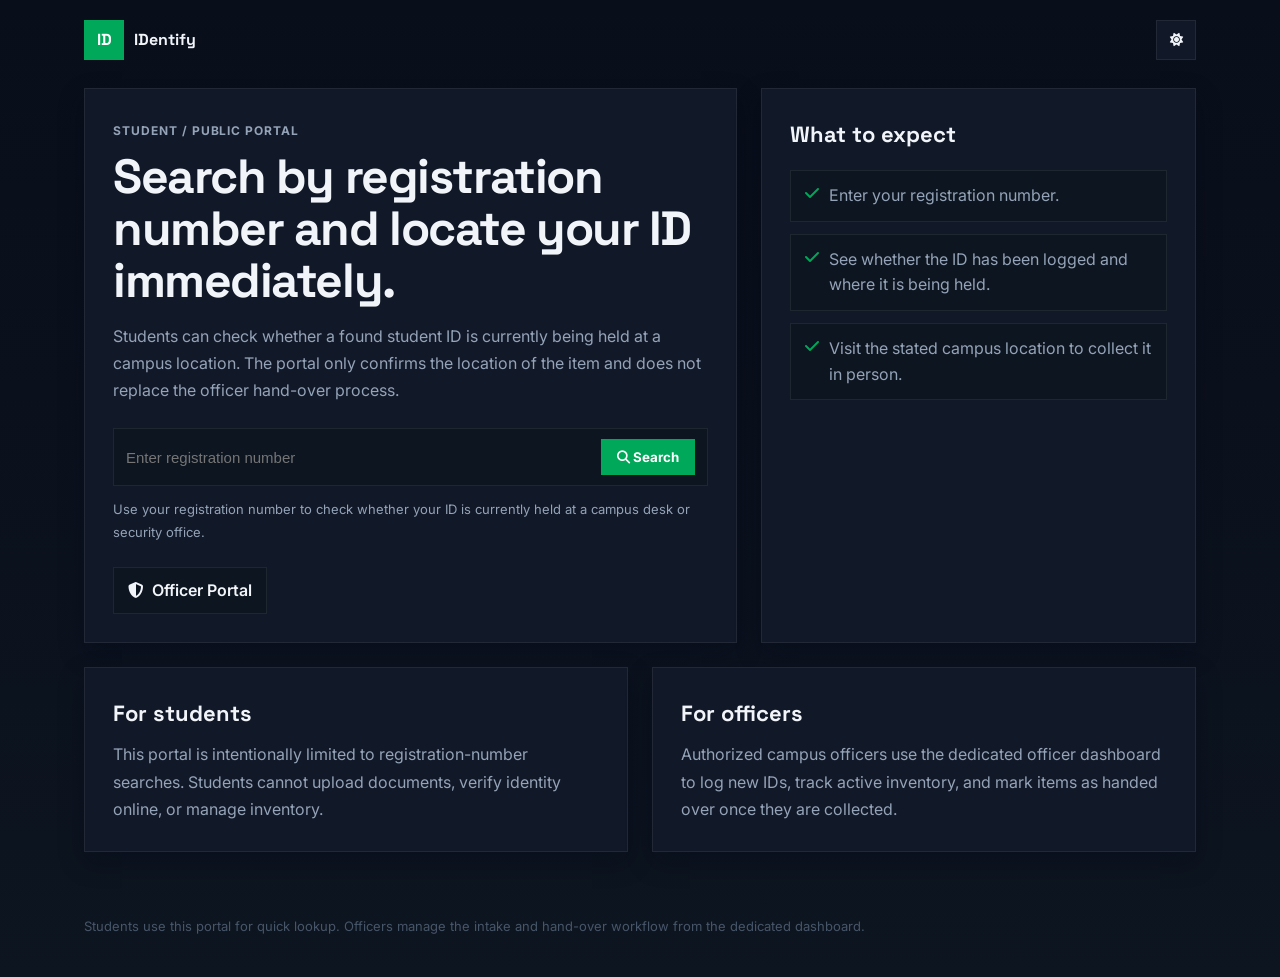
==== frontend/pages/index.html @ 416fe4b6 "refactor: simplify student portal and add officer dashboard" ====
<!DOCTYPE html>
<html lang="en" data-theme="dark">
<head>
  <meta charset="UTF-8" />
  <meta name="viewport" content="width=device-width, initial-scale=1.0" />
  <title>IDentify - Student Search Portal</title>
  <meta name="description" content="Students search for lost IDs by registration number and collect them from the correct campus location." />
  <link rel="preconnect" href="https://fonts.googleapis.com" />
  <link rel="preconnect" href="https://fonts.gstatic.com" crossorigin />
  <link href="https://fonts.googleapis.com/css2?family=Space+Grotesk:wght@400;500;700&family=Inter:wght@400;500;600&display=swap" rel="stylesheet" />
  <link rel="stylesheet" href="https://cdnjs.cloudflare.com/ajax/libs/font-awesome/6.5.0/css/all.min.css" />
  <link rel="stylesheet" href="../css/main.css" />
  <link rel="stylesheet" href="../css/components.css" />
  <link rel="stylesheet" href="../css/pages.css" />
</head>
<body class="public-page">
  <nav class="public-nav">
    <a class="brand-block" href="#">
      <span class="brand-mark">ID</span>
      <span>IDentify</span>
    </a>
    <div class="nav-actions">
      <button class="theme-toggle" id="themeToggle" aria-label="Toggle theme">
        <i class="fa-solid fa-moon"></i>
      </button>
    </div>
  </nav>

  <main class="public-shell">
    <section class="public-hero">
      <div class="public-card">
        <p class="eyebrow">Student / Public Portal</p>
        <h1>Search by registration number and locate your ID immediately.</h1>
        <p>Students can check whether a found student ID is currently being held at a campus location. The portal only confirms the location of the item and does not replace the officer hand-over process.</p>

        <div class="search-widget">
          <input id="mainSearchInput" type="text" placeholder="Enter registration number" autocomplete="off" />
          <button type="button" id="searchButton"><i class="fa-solid fa-magnifying-glass"></i> Search</button>
        </div>
        <p class="public-helper">Use your registration number to check whether your ID is currently held at a campus desk or security office.</p>

        <div class="public-link-row">
          <a href="officer.html"><i class="fa-solid fa-shield-halved"></i> Officer Portal</a>
        </div>
      </div>

      <div class="public-panel">
        <h2>What to expect</h2>
        <ul class="public-list">
          <li><i class="fa-solid fa-check"></i><span>Enter your registration number.</span></li>
          <li><i class="fa-solid fa-check"></i><span>See whether the ID has been logged and where it is being held.</span></li>
          <li><i class="fa-solid fa-check"></i><span>Visit the stated campus location to collect it in person.</span></li>
        </ul>
      </div>
    </section>

    <section class="public-grid">
      <article class="public-panel">
        <h2>For students</h2>
        <p>This portal is intentionally limited to registration-number searches. Students cannot upload documents, verify identity online, or manage inventory.</p>
      </article>
      <article class="public-panel">
        <h2>For officers</h2>
        <p>Authorized campus officers use the dedicated officer dashboard to log new IDs, track active inventory, and mark items as handed over once they are collected.</p>
      </article>
    </section>
  </main>

  <footer class="public-footer">
    <p>Students use this portal for quick lookup. Officers manage the intake and hand-over workflow from the dedicated dashboard.</p>
  </footer>

  <div class="modal-overlay" id="searchModal">
    <div class="modal-card">
      <h3>Search result</h3>
      <div id="modalBody"></div>
    </div>
  </div>

  <div class="toast" id="toast">
    <span id="toastIcon"></span>
    <span id="toastMsg"></span>
  </div>

  <script src="../js/api.js"></script>
  <script>
    const html = document.documentElement;
    const savedTheme = localStorage.getItem('identify-theme') || 'dark';
    html.setAttribute('data-theme', savedTheme);
    const themeButton = document.getElementById('themeToggle');
    themeButton.innerHTML = savedTheme === 'dark' ? '<i class="fa-solid fa-sun"></i>' : '<i class="fa-solid fa-moon"></i>';
    themeButton.addEventListener('click', () => {
      const nextTheme = html.getAttribute('data-theme') === 'dark' ? 'light' : 'dark';
      html.setAttribute('data-theme', nextTheme);
      localStorage.setItem('identify-theme', nextTheme);
      themeButton.innerHTML = nextTheme === 'dark' ? '<i class="fa-solid fa-sun"></i>' : '<i class="fa-solid fa-moon"></i>';
    });

    const records = [
      { regNumber: 'SCT221-0047/2023', name: 'John Doe Karuri', location: 'Main Gate Security Office' },
      { regNumber: 'ENG2023-014', name: 'Grace Akinyi', location: 'Admin Block Front Desk' },
      { regNumber: 'EDU2109-009', name: 'Martin Otieno', location: 'Library Desk' }
    ];

    function handleSearch() {
      const regNumber = document.getElementById('mainSearchInput').value.trim();
      if (!regNumber) {
        showToast('<i class="fa-solid fa-triangle-exclamation"></i>', 'Enter a registration number to continue.');
        return;
      }
      openModal(regNumber);
    }

    function openModal(regNumber) {
      const match = records.find(item => item.regNumber.toLowerCase() === regNumber.toLowerCase());
      const body = document.getElementById('modalBody');
      const overlay = document.getElementById('searchModal');

      body.innerHTML = '<p style="color: var(--text-secondary)">Checking the active inventory for this registration number…</p>';
      overlay.classList.add('active');

      setTimeout(() => {
        if (match) {
          body.innerHTML = `
            <div class="result-pill"><i class="fa-solid fa-circle-check"></i> Found in active inventory</div>
            <p style="margin-top: 14px;"><strong>${match.name}</strong></p>
            <p>Your student ID was found and is currently being held at <strong>${match.location}</strong>.</p>
            <p style="margin-top: 10px; color: var(--text-secondary);">Please visit the location above with your registration number for collection.</p>
          `;
        } else {
          body.innerHTML = `
            <div class="result-pill"><i class="fa-solid fa-circle-info"></i> No match found</div>
            <p style="margin-top: 14px;">No matching student ID is currently listed for <strong>${regNumber}</strong>.</p>
            <p>If you believe your ID was handed in, please visit the <strong>Main Gate Security Office</strong> for assistance.</p>
          `;
        }
      }, 650);
    }

    function closeModal() {
      document.getElementById('searchModal').classList.remove('active');
    }

    document.getElementById('searchButton').addEventListener('click', handleSearch);
    document.getElementById('mainSearchInput').addEventListener('keydown', (event) => {
      if (event.key === 'Enter') handleSearch();
    });
    document.getElementById('searchModal').addEventListener('click', (event) => {
      if (event.target.id === 'searchModal') closeModal();
    });

    function showToast(icon, msg) {
      const toast = document.getElementById('toast');
      document.getElementById('toastIcon').innerHTML = icon;
      document.getElementById('toastMsg').textContent = msg;
      toast.classList.add('show');
      setTimeout(() => toast.classList.remove('show'), 2800);
    }
  </script>
</body>
</html>
---- frontend/css/main.css ----
@import url('https://fonts.googleapis.com/css2?family=Space+Grotesk:wght@300;400;500;600;700&family=Inter:wght@300;400;500;600&display=swap');

/* ── TOKENS ── */
:root {
  --green-950: #052e16;
  --green-900: #14532d;
  --green-800: #166534;
  --green-700: #15803d;
  --green-600: #16a34a;
  --green-500: #22c55e;
  --green-400: #00a859;
  --green-300: #10b981;
  --green-100: #dcfce7;
  --gold: #f59e0b;

  /* Light theme */
  --bg-primary: #f8fafc;
  --bg-secondary: #f1f5f9;
  --bg-card: #ffffff;
  --bg-card-hover: #f8fafc;
  --text-primary: #0f172a;
  --text-secondary: #475569;
  --text-muted: #94a3b8;
  --border: rgba(0,0,0,0.07);
  --border-strong: rgba(0,0,0,0.12);
  --shadow-sm: 0 1px 3px rgba(0,0,0,0.06);
  --shadow-md: 0 4px 12px rgba(0,0,0,0.07);
  --shadow-card: 0 10px 24px rgba(15,23,42,0.08);
  --accent-glow: rgba(0,168,89,0.12);
  --radius-sm: var(--r-sm);
  --radius-md: var(--r-md);
  --radius-lg: var(--r-lg);
  --radius-xl: var(--r-xl);
  --radius-full: var(--r-full);

  --font-display: 'Space Grotesk', sans-serif;
  --font-body: 'Inter', sans-serif;
  --font-mono: 'SF Mono', 'Fira Code', monospace;
  --transition: 0.2s ease;
}

[data-theme="dark"] {
  --bg-primary: #080e1a;
  --bg-secondary: #0d1520;
  --bg-card: #111827;
  --bg-card-hover: #162032;
  --text-primary: #f1f5f9;
  --text-secondary: #94a3b8;
  --text-muted: #475569;
  --border: rgba(255,255,255,0.07);
  --border-strong: rgba(255,255,255,0.11);
  --shadow-sm: 0 1px 3px rgba(0,0,0,0.4);
  --shadow-md: 0 4px 12px rgba(0,0,0,0.5);
  --shadow-card: 0 10px 24px rgba(2,6,23,0.3);
  --accent-glow: rgba(0,168,89,0.14);
}

/* ── RESET ── */
*, *::before, *::after { box-sizing: border-box; margin: 0; padding: 0; }
html { scroll-behavior: smooth; }
body {
  font-family: var(--font-body);
  background: var(--bg-primary);
  color: var(--text-primary);
  line-height: 1.6;
  transition: background 0.3s, color 0.3s;
  overflow-x: hidden;
}
a { text-decoration: none; color: inherit; }
button { cursor: pointer; border: none; background: none; font-family: inherit; }
img { max-width: 100%; display: block; }

/* ── SCROLLBAR ── */
::-webkit-scrollbar { width: 5px; }
::-webkit-scrollbar-track { background: var(--bg-secondary); }
::-webkit-scrollbar-thumb { background: var(--green-800); border-radius: 3px; }

/* ── LAYOUT ── */
.container { max-width: 1140px; margin: 0 auto; padding: 0 24px; }
.section { padding: 88px 0; }

/* ── GREEN ELEMENTS - solid only, no glow ── */
/* All green borders, backgrounds, colors use solid values */
/* No box-shadow with rgba green anywhere */
---- frontend/css/components.css ----
/* ── LOADING SKELETON ── */
.skeleton {
  background: linear-gradient(90deg, var(--bg-secondary) 25%, var(--bg-card-hover) 50%, var(--bg-secondary) 75%);
  background-size: 200% 100%;
  animation: shimmer 1.5s infinite;
  border-radius: var(--radius-sm);
}
@keyframes shimmer { 0% { background-position: 200% 0; } 100% { background-position: -200% 0; } }

/* ── PILL TAGS ── */
.pill {
  display: inline-flex;
  align-items: center;
  gap: 6px;
  padding: 4px 12px;
  border-radius: var(--radius-full);
  font-size: 12px;
  font-weight: 600;
  text-transform: uppercase;
  letter-spacing: 0.06em;
}
.pill-green { background: rgba(0,168,89,0.12); color: var(--green-400); border: 1px solid rgba(0,168,89,0.2); }
.pill-gold { background: rgba(245,158,11,0.12); color: var(--gold); border: 1px solid rgba(245,158,11,0.2); }
.pill-gray { background: var(--bg-secondary); color: var(--text-muted); border: 1px solid var(--border); }

/* ── INPUT STYLES ── */
.input-group { margin-bottom: 20px; }
.input-label {
  display: block;
  font-size: 13px;
  font-weight: 600;
  color: var(--text-secondary);
  margin-bottom: 8px;
  text-transform: uppercase;
  letter-spacing: 0.06em;
}
.input-field {
  width: 100%;
  padding: 12px 16px;
  background: var(--bg-secondary);
  border: 1px solid var(--border-strong);
  border-radius: var(--radius-md);
  font-family: var(--font-body);
  font-size: 15px;
  color: var(--text-primary);
  outline: none;
  transition: all var(--transition);
}
.input-field:focus { border-color: var(--green-400); outline: 2px solid rgba(0,168,89,0.2); outline-offset: 2px; }
.input-field::placeholder { color: var(--text-muted); }

.select-field {
  width: 100%;
  padding: 12px 16px;
  background: var(--bg-secondary);
  border: 1px solid var(--border-strong);
  border-radius: var(--radius-md);
  font-family: var(--font-body);
  font-size: 15px;
  color: var(--text-primary);
  outline: none;
  transition: all var(--transition);
  appearance: none;
  cursor: pointer;
}
.select-field:focus { border-color: var(--green-400); outline: 2px solid rgba(0,168,89,0.2); outline-offset: 2px; }

/* ── CARD BASE ── */
.card-base {
  background: var(--bg-card);
  border: 1px solid var(--border);
  border-radius: var(--radius-lg);
  padding: 28px;
  transition: border-color var(--transition);
}
.card-base:hover { border-color: var(--border-strong); }

/* ── PROCESS STEP CARD ── */
.step-card,
.process-step-card {
  width: 100%;
  border: 1px solid var(--border);
  border-radius: var(--radius-lg);
  padding: 16px 18px;
  background: var(--bg-card);
  display: flex;
  align-items: center;
  gap: 12px;
  text-align: left;
  color: var(--text-secondary);
  transition: all var(--transition);
  box-shadow: var(--shadow-sm);
  cursor: pointer;
}
.step-card:hover,
.process-step-card:hover {
  transform: translateY(-2px);
  border-color: var(--border-strong);
  background: var(--bg-secondary);
  color: var(--text-primary);
}
.step-card.active,
.process-step-card.active {
  border-color: var(--green-400);
  background: var(--bg-secondary);
  box-shadow: var(--shadow-md);
  color: var(--text-primary);
}
.process-step-number {
  display: inline-flex;
  align-items: center;
  justify-content: center;
  min-width: 38px;
  height: 38px;
  border-radius: var(--radius-sm);
  background: var(--accent-glow);
  color: var(--green-400);
  font-size: 11px;
  font-weight: 700;
  letter-spacing: 0.08em;
  flex-shrink: 0;
}
.process-step-meta {
  display: flex;
  flex-direction: column;
  gap: 3px;
  min-width: 0;
}
.process-step-meta strong {
  font-size: 14px;
  font-weight: 600;
  color: inherit;
}
.process-step-meta span {
  font-size: 12px;
  color: var(--text-muted);
  white-space: nowrap;
  overflow: hidden;
  text-overflow: ellipsis;
}

/* ── ALERT ── */
.alert {
  padding: 14px 18px;
  border-radius: var(--radius-md);
  font-size: 14px;
  display: flex;
  align-items: flex-start;
  gap: 10px;
  margin-bottom: 16px;
}
.alert-info { background: rgba(0,168,89,0.12); border: 1px solid rgba(0,168,89,0.2); color: var(--green-400); }
.alert-warn { background: rgba(245,158,11,0.12); border: 1px solid rgba(245,158,11,0.2); color: var(--gold); }

/* ── DIVIDER ── */
.divider {
  height: 1px;
  background: var(--border);
  margin: 24px 0;
}
.divider-text {
  display: flex;
  align-items: center;
  gap: 12px;
  color: var(--text-muted);
  font-size: 12px;
  font-weight: 500;
  text-transform: uppercase;
  letter-spacing: 0.06em;
  margin: 24px 0;
}
.divider-text::before, .divider-text::after {
  content: '';
  flex: 1;
  height: 1px;
  background: var(--border);
}

/* ── PROGRESS ── */
.progress-bar {
  height: 4px;
  background: var(--bg-secondary);
  border-radius: 2px;
  overflow: hidden;
}
.progress-fill {
  height: 100%;
  background: linear-gradient(90deg, var(--green-800), var(--green-400));
  border-radius: 2px;
  transition: width 0.6s cubic-bezier(0.4, 0, 0.2, 1);
}

/* ── NAV MOBILE MENU ── */
.mobile-menu {
  position: fixed;
  inset: 0;
  background: var(--bg-primary);
  z-index: 90;
  display: flex;
  flex-direction: column;
  align-items: center;
  justify-content: center;
  gap: 32px;
  transform: translateX(100%);
  transition: transform var(--transition-slow);
}
.mobile-menu.open { transform: translateX(0); }
.mobile-menu a {
  font-family: var(--font-display);
  font-size: 28px;
  font-weight: 600;
  color: var(--text-primary);
  transition: color var(--transition);
}
.mobile-menu a:hover { color: var(--green-400); }
.hamburger {
  display: none;
  flex-direction: column;
  gap: 5px;
  width: 28px;
  cursor: pointer;
}
.hamburger span {
  display: block;
  height: 2px;
  background: var(--text-primary);
  border-radius: 1px;
  transition: all var(--transition);
}
@media (max-width: 768px) { .hamburger { display: flex; } }
---- frontend/css/pages.css ----
/**
 * pages.css - page-specific styles that don't belong in main.css or components.css
 * Import this on pages that need it alongside main.css and components.css
 */

/* ── OFFICER PORTAL OVERRIDES ── */
.portal-sidebar {
  width: 240px;
  background: var(--bg-secondary);
  border-right: 1px solid var(--border);
  min-height: 100vh;
  padding: 24px 0;
  position: fixed;
  top: 0; left: 0;
  z-index: 50;
}
.portal-sidebar .nav-logo {
  padding: 0 20px 24px;
  margin-bottom: 8px;
  border-bottom: 1px solid var(--border);
}
.portal-nav-item {
  display: flex;
  align-items: center;
  gap: 10px;
  padding: 10px 20px;
  font-size: 14px;
  font-weight: 500;
  color: var(--text-secondary);
  cursor: pointer;
  transition: all var(--transition);
  border-left: 3px solid transparent;
}
.portal-nav-item:hover { color: var(--text-primary); background: var(--bg-card); }
.portal-nav-item.active { color: var(--green-400); border-left-color: var(--green-400); background: var(--accent-glow); }
.portal-nav-icon { font-size: 18px; }
.portal-content { margin-left: 240px; padding: 32px; min-height: 100vh; }

/* ── TABLE ── */
.data-table {
  width: 100%;
  border-collapse: collapse;
  font-size: 14px;
}
.data-table th {
  text-align: left;
  padding: 10px 16px;
  font-size: 11px;
  font-weight: 700;
  text-transform: uppercase;
  letter-spacing: 0.08em;
  color: var(--text-muted);
  border-bottom: 1px solid var(--border);
  background: var(--bg-secondary);
}
.data-table td {
  padding: 14px 16px;
  border-bottom: 1px solid var(--border);
  color: var(--text-secondary);
  vertical-align: middle;
}
.data-table tr:hover td { background: var(--bg-secondary); }
.data-table tr:last-child td { border-bottom: none; }

/* ── DASHBOARD STAT CARDS ── */
.dash-stat {
  background: var(--bg-card);
  border: 1px solid var(--border);
  border-radius: var(--radius-lg);
  padding: 24px;
  position: relative;
  overflow: hidden;
}
.dash-stat::before {
  content: '';
  position: absolute;
  bottom: 0; right: 0;
  width: 80px; height: 80px;
  border-radius: 50% 0 0 0;
  background: var(--accent-glow);
}
.dash-stat-label {
  font-size: 12px;
  font-weight: 600;
  text-transform: uppercase;
  letter-spacing: 0.08em;
  color: var(--text-muted);
  margin-bottom: 10px;
}
.dash-stat-value {
  font-family: var(--font-display);
  font-size: 36px;
  font-weight: 700;
  color: var(--text-primary);
  letter-spacing: -0.02em;
  line-height: 1;
  margin-bottom: 4px;
}
.dash-stat-delta {
  font-size: 13px;
  color: var(--green-400);
  font-weight: 600;
}

/* ── LANDING PAGE PROCESS SECTION ── */
.process-section,
.how-it-works {
  background: linear-gradient(180deg, rgba(16,185,129,0.14) 0%, rgba(248,250,252,0.9) 38%, var(--bg-secondary) 100%);
  padding: 5rem 0;
}
.process-header {
  margin-bottom: 32px;
  max-width: 700px;
}
.process-shell {
  display: grid;
  grid-template-columns: minmax(260px, 320px) 1fr;
  gap: 24px;
  align-items: start;
}
.process-rail {
  display: grid;
  gap: 14px;
}
.process-detail-card {
  padding: 28px;
  border: 1px solid var(--border);
  border-radius: var(--r-xl);
  background: var(--bg-card);
  color: var(--text-primary);
  box-shadow: var(--shadow-card);
  backdrop-filter: blur(16px);
  -webkit-backdrop-filter: blur(16px);
}
.process-detail-top {
  display: flex;
  align-items: center;
  justify-content: space-between;
  gap: 12px;
  margin-bottom: 16px;
  flex-wrap: wrap;
}
.process-detail-badge {
  display: inline-flex;
  align-items: center;
  gap: 6px;
  padding: 6px 10px;
  border-radius: 999px;
  background: var(--accent-glow);
  border: 1px solid var(--border);
  color: var(--green-400);
  font-size: 11px;
  font-weight: 700;
  text-transform: uppercase;
  letter-spacing: 0.08em;
}
.process-detail-tag {
  font-size: 12px;
  font-weight: 600;
  color: var(--text-secondary);
  padding: 5px 10px;
  border-radius: 999px;
  background: var(--bg-secondary);
  border: 1px solid var(--border);
}
.process-detail-title {
  font-family: var(--font-display);
  font-size: clamp(22px, 2.6vw, 28px);
  font-weight: 700;
  letter-spacing: -0.025em;
  color: var(--text-primary);
  margin-bottom: 12px;
  line-height: 1.2;
}
.process-detail-copy {
  font-size: 15px;
  line-height: 1.7;
  color: var(--text-secondary);
  margin-bottom: 18px;
  max-width: 620px;
}
.process-detail-metrics {
  display: grid;
  grid-template-columns: repeat(3, minmax(0, 1fr));
  gap: 10px;
  margin-bottom: 22px;
}
.process-metric {
  padding: 12px 14px;
  border-radius: var(--radius-md);
  background: var(--bg-secondary);
  border: 1px solid var(--border);
  display: flex;
  flex-direction: column;
  gap: 4px;
}
.process-metric span {
  font-size: 10px;
  text-transform: uppercase;
  letter-spacing: 0.08em;
  color: var(--text-muted);
  font-weight: 600;
}
.process-metric strong {
  font-size: 14px;
  color: var(--text-primary);
  font-weight: 600;
}
.process-visual-panel,
.step-preview {
  border-radius: var(--radius-lg);
  padding: 18px;
  background: var(--bg-secondary);
  border: 1px solid var(--border);
  min-height: 200px;
  display: flex;
  align-items: center;
  justify-content: center;
}
.process-visual-upload {
  width: 100%;
  display: grid;
  gap: 12px;
}
.process-visual-upload .upload-card-surface {
  border: 1.5px dashed var(--border-strong);
  border-radius: var(--radius-md);
  padding: 18px;
  background: var(--bg-card);
  text-align: center;
}
.process-visual-upload .upload-card-surface i {
  font-size: 28px;
  color: var(--green-400);
  margin-bottom: 8px;
  display: block;
}
.process-visual-upload .upload-card-surface span {
  font-size: 12px;
  color: var(--text-muted);
  display: block;
  margin-bottom: 10px;
}
.process-visual-upload .upload-progress {
  height: 4px;
  border-radius: 999px;
  background: rgba(255,255,255,0.08);
  overflow: hidden;
}
.process-visual-upload .upload-progress > div {
  height: 100%;
  width: 82%;
  border-radius: inherit;
  background: linear-gradient(90deg, var(--green-400), var(--green-600));
}
.process-visual-upload .chip-row {
  display: flex;
  flex-wrap: wrap;
  gap: 8px;
}

.upload-section {
  background: linear-gradient(180deg, rgba(0,168,89,0.14) 0%, rgba(16,185,129,0.08) 44%, var(--bg-primary) 100%);
  padding: 5rem 0;
}
.upload-shell {
  display: grid;
  grid-template-columns: minmax(280px, 1fr) minmax(320px, 420px);
  gap: 28px;
  align-items: center;
  padding: 32px;
  background: var(--bg-card);
  border: 1px solid var(--border);
  border-radius: var(--radius-xl);
  box-shadow: var(--shadow-card);
}
.upload-copy .section-copy,
.upload-copy p {
  max-width: 650px;
  line-height: 1.75;
  color: var(--text-secondary);
}
.upload-cta-row {
  display: flex;
  flex-wrap: wrap;
  gap: 12px;
  margin-top: 24px;
}
.upload-dropzone {
  display: flex;
  flex-direction: column;
  align-items: center;
  justify-content: center;
  gap: 18px;
  min-height: 340px;
  padding: 32px;
  background: var(--bg-secondary);
  border: 1px dashed var(--border);
  border-radius: var(--radius-xl);
  text-align: center;
  cursor: pointer;
  transition: transform var(--transition), border-color var(--transition), background var(--transition);
}
.upload-dropzone:hover {
  transform: translateY(-2px);
  border-color: var(--green-400);
  background: rgba(16,185,129,0.08);
}
.upload-dropzone i {
  font-size: 32px;
  color: var(--green-400);
}
.upload-dropzone h3 {
  font-size: 20px;
  margin: 0;
  color: var(--text-primary);
}
.upload-dropzone p {
  color: var(--text-secondary);
  max-width: 320px;
}
.file-types {
  display: flex;
  flex-wrap: wrap;
  justify-content: center;
  gap: 10px;
}
.file-type-tag {
  display: inline-flex;
  align-items: center;
  justify-content: center;
  padding: 8px 12px;
  border-radius: var(--radius-full);
  background: var(--bg-card);
  color: var(--text-primary);
  border: 1px solid var(--border);
  font-size: 12px;
  font-weight: 700;
}

@media (max-width: 980px) {
  .process-shell,
  .upload-shell {
    grid-template-columns: 1fr;
  }
}

@media (max-width: 680px) {
  .upload-shell {
    padding: 24px;
  }
  .upload-dropzone {
    padding: 26px;
  }
}
.process-chip {
  padding: 4px 10px;
  border-radius: 999px;
  border: 1px solid var(--border);
  font-size: 11px;
  color: var(--text-secondary);
  background: var(--bg-card);
}
.process-visual-search {
  width: 100%;
  display: grid;
  gap: 10px;
}
.process-visual-search .search-box {
  display: flex;
  align-items: center;
  gap: 8px;
  padding: 11px 12px;
  border-radius: var(--radius-sm);
  border: 1px solid var(--border);
  background: var(--bg-card);
  font-size: 13px;
  color: var(--text-primary);
}
.process-visual-search .search-box i { color: var(--green-400); }
.process-visual-search .result-card {
  border-radius: var(--radius-md);
  border: 1px solid var(--border);
  padding: 12px;
  background: var(--bg-card);
  display: flex;
  align-items: center;
  gap: 10px;
}
.process-visual-search .avatar {
  width: 38px;
  height: 38px;
  border-radius: var(--radius-sm);
  background: linear-gradient(135deg, var(--green-700), var(--green-500));
  display: flex;
  align-items: center;
  justify-content: center;
  color: white;
  font-size: 13px;
  font-weight: 700;
  flex-shrink: 0;
}
.process-visual-search .result-meta strong { display: block; font-size: 13px; color: var(--text-primary); }
.process-visual-search .result-meta span { font-size: 11px; color: var(--text-muted); }
.process-visual-search .status-pill {
  margin-left: auto;
  padding: 4px 8px;
  border-radius: 999px;
  background: var(--green-400);
  color: #fff;
  font-size: 10px;
  font-weight: 700;
  text-transform: uppercase;
  letter-spacing: 0.08em;
}
.process-visual-verify {
  width: 100%;
  display: flex;
  align-items: center;
  justify-content: center;
  min-height: 200px;
}
.process-visual-verify .frame {
  width: min(210px, 70%);
  aspect-ratio: 4 / 5;
  border-radius: 24px;
  background: var(--bg-card);
  border: 1px solid var(--border);
  position: relative;
  display: flex;
  align-items: center;
  justify-content: center;
  overflow: hidden;
}
.process-visual-verify .frame::before {
  content: '';
  position: absolute;
  inset: 0;
  background: linear-gradient(135deg, rgba(0,168,89,0.08), transparent 70%);
}
.process-visual-verify .frame .face {
  width: 78px;
  height: 94px;
  border: 2px solid var(--green-400);
  border-radius: 50% 50% 46% 46%;
  position: relative;
  box-shadow: 0 0 0 2000px rgba(15,23,42,0.12);
}
.process-visual-verify .frame .face::before,
.process-visual-verify .frame .face::after {
  content: '';
  position: absolute;
  left: 50%;
  transform: translateX(-50%);
  background: var(--green-400);
  border-radius: 999px;
}
.process-visual-verify .frame .face::before { top: 12px; width: 24px; height: 24px; }
.process-visual-verify .frame .face::after { top: 44px; width: 44px; height: 28px; }
.process-visual-verify .frame .check {
  position: absolute;
  bottom: 20px;
  width: 34px;
  height: 34px;
  border-radius: 50%;
  background: var(--green-400);
  color: #07110c;
  display: flex;
  align-items: center;
  justify-content: center;
  font-size: 15px;
  font-weight: 700;
}
.process-visual-collect {
  width: 100%;
  display: flex;
  align-items: center;
  justify-content: center;
}
.process-visual-collect .collect-card {
  width: min(300px, 100%);
  padding: 18px;
  border-radius: var(--radius-lg);
  background: var(--green-700);
  color: #fff;
  box-shadow: var(--shadow-md);
}
.process-visual-collect .collect-card .label { font-size: 10px; opacity: 0.7; text-transform: uppercase; letter-spacing: 0.08em; margin-bottom: 6px; }
.process-visual-collect .collect-card .code { font-size: 20px; font-weight: 700; letter-spacing: 0.14em; margin-bottom: 10px; }
.process-visual-collect .collect-card .location { font-size: 13px; display: flex; align-items: center; gap: 6px; opacity: 0.9; }

@media (max-width: 860px) {
  .process-shell { grid-template-columns: 1fr; }
  .process-rail { grid-template-columns: repeat(2, minmax(0, 1fr)); }
  .process-detail-metrics { grid-template-columns: 1fr; }
}

@media (max-width: 600px) {
  .process-rail { grid-template-columns: 1fr; }
  .process-detail-card { padding: 24px; }
}

/* ── PUBLIC STUDENT PORTAL ── */
.public-page {
  background: linear-gradient(180deg, var(--bg-primary) 0%, var(--bg-secondary) 100%);
}
.public-nav {
  position: sticky;
  top: 0;
  z-index: 20;
  display: flex;
  align-items: center;
  justify-content: space-between;
  padding: 20px 24px;
  max-width: 1160px;
  margin: 0 auto;
}
.brand-block {
  display: inline-flex;
  align-items: center;
  gap: 10px;
  font-family: var(--font-display);
  font-weight: 700;
  color: var(--text-primary);
}
.brand-mark {
  width: 40px;
  height: 40px;
  display: grid;
  place-items: center;
  border-radius: var(--radius-sm);
  background: var(--green-400);
  color: white;
}
.nav-actions {
  display: inline-flex;
  align-items: center;
  gap: 10px;
}
.theme-toggle {
  width: 40px;
  height: 40px;
  display: grid;
  place-items: center;
  border-radius: var(--radius-sm);
  border: 1px solid var(--border);
  background: var(--bg-card);
  color: var(--text-primary);
}
.eyebrow {
  display: inline-flex;
  align-items: center;
  gap: 8px;
  margin-bottom: 10px;
  text-transform: uppercase;
  letter-spacing: 0.08em;
  font-size: 12px;
  font-weight: 700;
  color: var(--green-400);
}
.public-shell {
  max-width: 1160px;
  margin: 0 auto;
  padding: 8px 24px 64px;
}
.public-hero {
  display: grid;
  grid-template-columns: 1.2fr 0.8fr;
  gap: 24px;
  align-items: stretch;
  margin-bottom: 24px;
}
.public-card,
.public-panel {
  background: var(--bg-card);
  border: 1px solid var(--border);
  border-radius: var(--radius-xl);
  padding: 28px;
  box-shadow: var(--shadow-card);
}
.public-card h1 {
  font-family: var(--font-display);
  font-size: clamp(32px, 4vw, 48px);
  line-height: 1.08;
  letter-spacing: -0.03em;
  margin-bottom: 16px;
}
.public-card p {
  color: var(--text-secondary);
  line-height: 1.7;
}
.public-link-row {
  display: flex;
  flex-wrap: wrap;
  gap: 12px;
  margin-top: 24px;
}
.public-link-row a {
  display: inline-flex;
  align-items: center;
  gap: 8px;
  padding: 10px 14px;
  border-radius: var(--radius-sm);
  border: 1px solid var(--border);
  background: var(--bg-secondary);
  color: var(--text-primary);
  font-weight: 600;
}
.public-link-row a:hover {
  border-color: var(--green-400);
  color: var(--green-400);
}
.search-widget {
  display: flex;
  align-items: center;
  gap: 10px;
  margin-top: 24px;
  padding: 10px 12px;
  border: 1px solid var(--border);
  border-radius: var(--radius-lg);
  background: var(--bg-secondary);
}
.search-widget input {
  flex: 1;
  border: none;
  outline: none;
  background: transparent;
  color: var(--text-primary);
  font-size: 15px;
}
.search-widget button {
  border: none;
  border-radius: var(--radius-sm);
  padding: 10px 16px;
  background: var(--green-400);
  color: white;
  font-weight: 700;
}
.search-widget button:hover {
  background: var(--green-500);
}
.public-helper {
  margin-top: 12px;
  font-size: 13px;
  color: var(--text-muted);
}
.public-list {
  list-style: none;
  display: grid;
  gap: 12px;
  margin-top: 18px;
}
.public-list li {
  display: flex;
  align-items: flex-start;
  gap: 10px;
  padding: 12px 14px;
  border: 1px solid var(--border);
  border-radius: var(--radius-md);
  background: var(--bg-secondary);
  color: var(--text-secondary);
}
.public-list i {
  margin-top: 2px;
  color: var(--green-400);
}
.public-grid {
  display: grid;
  grid-template-columns: repeat(2, minmax(0, 1fr));
  gap: 24px;
}
.public-panel h2 {
  font-family: var(--font-display);
  font-size: 22px;
  margin-bottom: 10px;
}
.public-panel p {
  color: var(--text-secondary);
  line-height: 1.7;
}
.public-footer {
  max-width: 1160px;
  margin: 0 auto;
  padding: 0 24px 40px;
  color: var(--text-muted);
  font-size: 13px;
}
.modal-overlay {
  position: fixed;
  inset: 0;
  background: rgba(2, 6, 23, 0.62);
  display: flex;
  align-items: center;
  justify-content: center;
  padding: 24px;
  opacity: 0;
  pointer-events: none;
  transition: opacity 0.2s ease;
  z-index: 40;
}
.modal-overlay.active {
  opacity: 1;
  pointer-events: auto;
}
.modal-card {
  width: min(100%, 520px);
  background: var(--bg-card);
  border: 1px solid var(--border);
  border-radius: var(--radius-xl);
  padding: 24px;
  box-shadow: var(--shadow-card);
}
.modal-card h3 {
  font-family: var(--font-display);
  margin-bottom: 8px;
}
.modal-card p {
  color: var(--text-secondary);
  line-height: 1.7;
}
.result-pill {
  display: inline-flex;
  align-items: center;
  gap: 8px;
  margin-top: 16px;
  padding: 8px 12px;
  border-radius: 999px;
  background: var(--accent-glow);
  color: var(--green-400);
  font-size: 13px;
  font-weight: 700;
}
.toast {
  position: fixed;
  right: 24px;
  bottom: 24px;
  padding: 12px 16px;
  background: var(--bg-card);
  border: 1px solid var(--border);
  border-radius: var(--radius-md);
  color: var(--text-primary);
  box-shadow: var(--shadow-md);
  transform: translateY(12px);
  opacity: 0;
  pointer-events: none;
  transition: all 0.2s ease;
  z-index: 50;
}
.toast.show {
  opacity: 1;
  transform: translateY(0);
}

/* ── OFFICER PORTAL ── */
.officer-page {
  min-height: 100vh;
  background: linear-gradient(180deg, var(--bg-primary) 0%, var(--bg-secondary) 100%);
}
.officer-shell {
  display: grid;
  grid-template-columns: 260px minmax(0, 1fr);
  min-height: 100vh;
}
.officer-sidebar {
  padding: 24px 18px;
  border-right: 1px solid var(--border);
  background: rgba(255,255,255,0.04);
  backdrop-filter: blur(12px);
}
.officer-sidebar .brand-block {
  margin-bottom: 24px;
}
.officer-nav {
  display: grid;
  gap: 8px;
}
.officer-nav a {
  display: flex;
  align-items: center;
  gap: 10px;
  padding: 10px 12px;
  border-radius: var(--radius-md);
  color: var(--text-secondary);
  font-weight: 600;
}
.officer-nav a.active,
.officer-nav a:hover {
  background: var(--bg-card);
  color: var(--text-primary);
  border: 1px solid var(--border);
}
.officer-main {
  padding: 24px;
}
.officer-topbar {
  display: flex;
  align-items: center;
  justify-content: space-between;
  gap: 12px;
  margin-bottom: 24px;
}
.officer-topbar h1 {
  font-family: var(--font-display);
  font-size: 28px;
  letter-spacing: -0.03em;
}
.officer-topbar p {
  color: var(--text-secondary);
}
.officer-grid {
  display: grid;
  grid-template-columns: 1.2fr 0.6fr;
  gap: 20px;
  margin-bottom: 20px;
}
.officer-card {
  background: var(--bg-card);
  border: 1px solid var(--border);
  border-radius: var(--radius-xl);
  padding: 24px;
  box-shadow: var(--shadow-card);
}
.card-heading {
  display: flex;
  align-items: start;
  justify-content: space-between;
  gap: 12px;
  margin-bottom: 18px;
}
.card-heading h2 {
  font-family: var(--font-display);
  font-size: 20px;
  margin-bottom: 6px;
}
.card-heading p {
  color: var(--text-secondary);
}
.pill {
  display: inline-flex;
  align-items: center;
  gap: 6px;
  padding: 8px 10px;
  border-radius: 999px;
  background: var(--accent-glow);
  color: var(--green-400);
  font-size: 12px;
  font-weight: 700;
  white-space: nowrap;
}
.officer-form {
  display: grid;
  gap: 14px;
}
.field-grid {
  display: grid;
  grid-template-columns: repeat(2, minmax(0, 1fr));
  gap: 14px;
}
.field-group {
  display: grid;
  gap: 6px;
}
.field-group label {
  font-size: 13px;
  font-weight: 700;
  color: var(--text-secondary);
}
.field-group input,
.field-group select,
.field-group textarea {
  width: 100%;
  border: 1px solid var(--border);
  border-radius: var(--radius-md);
  padding: 11px 12px;
  background: var(--bg-secondary);
  color: var(--text-primary);
  font: inherit;
}
.field-group textarea {
  min-height: 100px;
  resize: vertical;
}
.dropzone {
  border: 1px dashed var(--border-strong);
  border-radius: var(--radius-lg);
  padding: 22px;
  text-align: center;
  color: var(--text-secondary);
  background: var(--bg-secondary);
}
.dropzone input {
  display: none;
}
.dropzone i {
  font-size: 28px;
  color: var(--green-400);
  margin-bottom: 8px;
}
.btn-primary {
  display: inline-flex;
  align-items: center;
  justify-content: center;
  gap: 8px;
  border-radius: var(--radius-md);
  padding: 11px 16px;
  background: var(--green-400);
  color: white;
  font-weight: 700;
}
.btn-primary:hover {
  background: var(--green-500);
}
.stat-card {
  display: flex;
  flex-direction: column;
  justify-content: center;
  align-items: center;
  text-align: center;
  gap: 10px;
}
.stat-value {
  font-family: var(--font-display);
  font-size: 44px;
  color: var(--green-400);
}
.data-table {
  width: 100%;
  border-collapse: collapse;
  font-size: 14px;
}
.data-table th,
.data-table td {
  padding: 12px 10px;
  border-bottom: 1px solid var(--border);
  text-align: left;
}
.data-table th {
  color: var(--text-muted);
  font-size: 11px;
  letter-spacing: 0.08em;
  text-transform: uppercase;
}
.table-empty {
  padding: 20px;
  text-align: center;
  color: var(--text-muted);
}
.btn-ghost {
  display: inline-flex;
  align-items: center;
  justify-content: center;
  gap: 8px;
  border-radius: var(--radius-md);
  padding: 9px 12px;
  border: 1px solid var(--border);
  background: var(--bg-secondary);
  color: var(--text-primary);
  font-weight: 600;
}
.btn-ghost:hover {
  border-color: var(--green-400);
  color: var(--green-400);
}
@media (max-width: 960px) {
  .public-hero,
  .public-grid,
  .officer-grid {
    grid-template-columns: 1fr;
  }
  .officer-shell {
    grid-template-columns: 1fr;
  }
  .officer-sidebar {
    border-right: none;
    border-bottom: 1px solid var(--border);
  }
}
@media (max-width: 640px) {
  .public-nav,
  .public-shell,
  .public-footer,
  .officer-main {
    padding-left: 16px;
    padding-right: 16px;
  }
  .field-grid {
    grid-template-columns: 1fr;
  }
  .officer-topbar {
    flex-direction: column;
    align-items: flex-start;
  }
  .data-table th,
  .data-table td {
    padding: 10px 6px;
  }
}
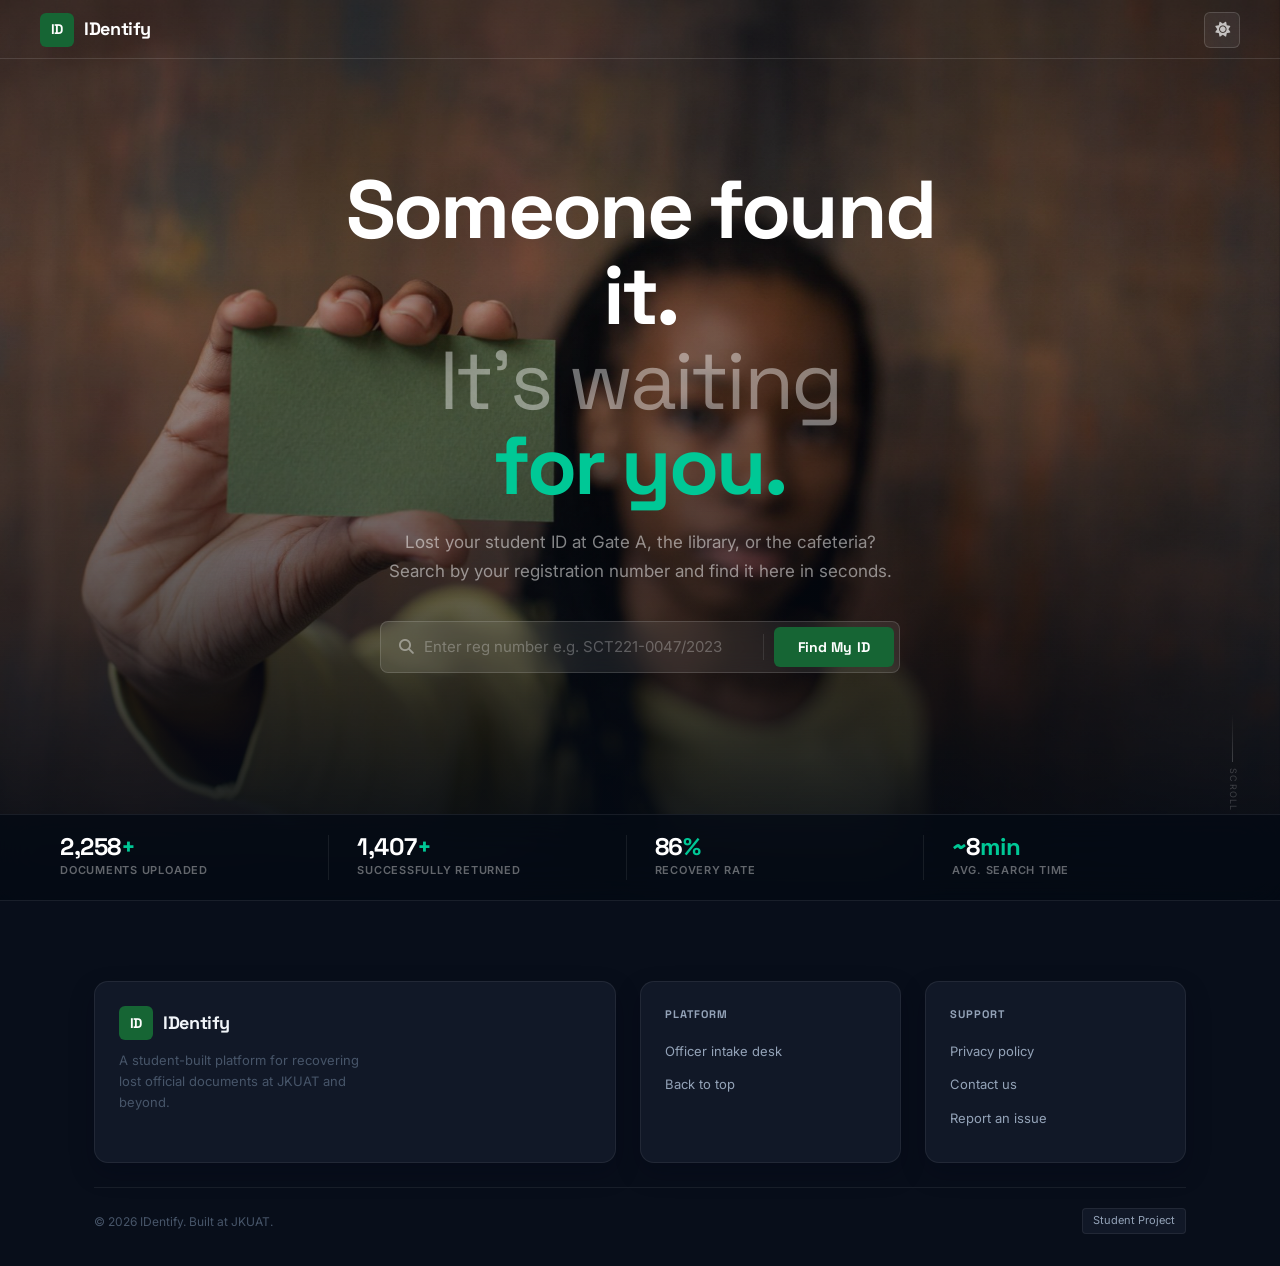
==== commit d548d20c: "feat: upgrade officer portal UI and remove verification logic" ====
--- a/frontend/pages/index.html
+++ b/frontend/pages/index.html
@@ -3,22 +3,508 @@
 <head>
   <meta charset="UTF-8" />
   <meta name="viewport" content="width=device-width, initial-scale=1.0" />
-  <title>IDentify - Student Search Portal</title>
-  <meta name="description" content="Students search for lost IDs by registration number and collect them from the correct campus location." />
+  <title>IDentify - Lost Document Recovery</title>
+  <meta name="description" content="Recover your lost student ID, passport or official document in minutes." />
   <link rel="preconnect" href="https://fonts.googleapis.com" />
   <link rel="preconnect" href="https://fonts.gstatic.com" crossorigin />
-  <link href="https://fonts.googleapis.com/css2?family=Space+Grotesk:wght@400;500;700&family=Inter:wght@400;500;600&display=swap" rel="stylesheet" />
+  <link href="https://fonts.googleapis.com/css2?family=Space+Grotesk:wght@300;400;500;600;700&family=Inter:wght@300;400;500;600&display=swap" rel="stylesheet" />
   <link rel="stylesheet" href="https://cdnjs.cloudflare.com/ajax/libs/font-awesome/6.5.0/css/all.min.css" />
   <link rel="stylesheet" href="../css/main.css" />
   <link rel="stylesheet" href="../css/components.css" />
   <link rel="stylesheet" href="../css/pages.css" />
+
+  <style>
+    /* ══ GLOBAL RADIUS OVERRIDE - more square ══ */
+    :root {
+      --r-xs: 4px;
+      --r-sm: 6px;
+      --r-md: 8px;
+      --r-lg: 10px;
+      --r-xl: 14px;
+      --r-full: 6px; /* pills are now near-square too */
+    }
+
+    /* ══ NAVBAR WITH BOTTOM LINE ══ */
+    .navbar {
+      position: fixed;
+      top: 0; left: 0; right: 0;
+      z-index: 100;
+      padding: 0 40px;
+      height: 60px;
+      display: flex;
+      align-items: center;
+      justify-content: space-between;
+      background: transparent;
+      border-bottom: 1px solid transparent;
+      transition: background 0.3s, border-color 0.3s;
+    }
+    .navbar::after {
+      content: '';
+      position: absolute;
+      bottom: 0; left: 0; right: 0;
+      height: 1px;
+      background: rgba(255,255,255,0.12);
+    }
+    .navbar.scrolled {
+      background: rgba(6,12,22,0.9);
+      backdrop-filter: blur(20px);
+      -webkit-backdrop-filter: blur(20px);
+    }
+    [data-theme="light"] .navbar::after { background: rgba(0,0,0,0.1); }
+    [data-theme="light"] .navbar.scrolled { background: rgba(248,250,252,0.92); }
+
+    .nav-logo {
+      display: flex; align-items: center; gap: 10px;
+      font-family: var(--font-display); font-weight: 700;
+      font-size: 18px; color: #fff; letter-spacing: -0.02em;
+    }
+    [data-theme="light"] .nav-logo { color: var(--text-primary); }
+    .nav-logo-icon {
+      width: 34px; height: 34px;
+      background: var(--green-800);
+      border-radius: var(--r-sm);
+      display: flex; align-items: center; justify-content: center;
+      color: white; font-size: 14px; font-weight: 700;
+    }
+    .nav-links { display: flex; align-items: center; gap: 4px; list-style: none; }
+    .nav-links a {
+      font-size: 14px; font-weight: 500;
+      color: rgba(255,255,255,0.65);
+      padding: 6px 14px;
+      border-radius: var(--r-sm);
+      transition: color 0.2s, background 0.2s;
+    }
+    .nav-links a:hover { color: #fff; background: rgba(255,255,255,0.07); }
+    [data-theme="light"] .nav-links a { color: var(--text-secondary); }
+    [data-theme="light"] .nav-links a:hover { color: var(--text-primary); background: var(--bg-secondary); }
+
+    .nav-actions { display: flex; align-items: center; gap: 10px; }
+    .theme-toggle {
+      width: 36px; height: 36px;
+      border-radius: var(--r-sm);
+      border: 1px solid rgba(255,255,255,0.15);
+      background: rgba(255,255,255,0.06);
+      color: rgba(255,255,255,0.7);
+      display: flex; align-items: center; justify-content: center;
+      font-size: 15px; cursor: pointer;
+      transition: all 0.2s;
+    }
+    .theme-toggle:hover { border-color: var(--green-400); color: #fff; }
+    [data-theme="light"] .theme-toggle {
+      border-color: var(--border-strong);
+      background: var(--bg-card);
+      color: var(--text-secondary);
+    }
+    .btn-nav-cta {
+      display: inline-flex; align-items: center; gap: 7px;
+      padding: 8px 18px;
+      border-radius: var(--r-sm);
+      background: var(--green-800);
+      color: #fff;
+      font-size: 13px; font-weight: 600;
+      font-family: var(--font-body);
+      border: none; cursor: pointer;
+      transition: background 0.2s;
+      text-decoration: none;
+    }
+    .btn-nav-cta:hover { background: var(--green-700); }
+
+    /* ══ HERO ══ */
+    .hero {
+      min-height: 100vh;
+      position: relative;
+      display: flex;
+      align-items: center;
+      justify-content: center;
+      overflow: hidden;
+      padding-top: 60px;
+      background: #060c16;
+    }
+    .hero-photo {
+      position: absolute; inset: 0;
+      background-image: url('../assets/images/hero.jpg');
+      background-size: cover;
+      background-position: center 28%;
+      transform: scale(1.04);
+      transition: transform 8s ease-out;
+      will-change: transform;
+    }
+    .hero-photo.loaded { transform: scale(1); }
+    .hero-overlay {
+      position: absolute; inset: 0;
+      background:
+        linear-gradient(to bottom,
+          rgba(4,10,20,0.5) 0%,
+          rgba(4,10,20,0.3) 30%,
+          rgba(4,10,20,0.65) 70%,
+          rgba(4,10,20,1) 100%
+        );
+    }
+
+    /* CENTER aligned hero content */
+    .hero-content {
+      position: relative; z-index: 3;
+      width: 100%;
+      max-width: 720px;
+      margin: 0 auto;
+      padding: 60px 24px 180px;
+      text-align: center;
+      display: flex;
+      flex-direction: column;
+      align-items: center;
+    }
+
+    .hero-title {
+      font-family: var(--font-display);
+      font-size: clamp(44px, 7vw, 82px);
+      font-weight: 700;
+      line-height: 1.04;
+      letter-spacing: -0.035em;
+      color: #fff;
+      margin-bottom: 20px;
+    }
+    .hero-title .t-dim {
+      color: rgba(255,255,255,0.42);
+      font-weight: 400;
+      display: block;
+    }
+    .hero-title .t-accent {
+      display: block;
+      color: #00c896;
+    }
+
+    .hero-subtitle {
+      font-size: 17px;
+      color: rgba(255,255,255,0.5);
+      max-width: 520px;
+      margin-bottom: 36px;
+      line-height: 1.65;
+      font-weight: 400;
+    }
+
+    /* Search - NO scan animation */
+    .search-widget {
+      background: rgba(255,255,255,0.08);
+      border: 1px solid rgba(255,255,255,0.14);
+      border-radius: var(--r-md);
+      padding: 5px 5px 5px 18px;
+      display: flex;
+      align-items: center;
+      gap: 10px;
+      width: 100%;
+      max-width: 520px;
+      backdrop-filter: blur(16px);
+      -webkit-backdrop-filter: blur(16px);
+      transition: border-color 0.2s;
+    }
+    .search-widget:focus-within {
+      border-color: rgba(0,200,150,0.5);
+    }
+    .search-icon { color: rgba(255,255,255,0.4); font-size: 15px; flex-shrink: 0; }
+    .search-input {
+      flex: 1; border: none; background: transparent;
+      font-family: var(--font-body); font-size: 15px;
+      color: #fff; outline: none; padding: 10px 0; min-width: 0;
+    }
+    .search-input::placeholder { color: rgba(255,255,255,0.28); }
+    .search-divider { width: 1px; height: 26px; background: rgba(255,255,255,0.1); flex-shrink: 0; }
+    .search-btn {
+      background: var(--green-800);
+      color: #fff; padding: 11px 24px;
+      border-radius: var(--r-sm);
+      font-weight: 700; font-size: 14px;
+      font-family: var(--font-display);
+      border: none; cursor: pointer;
+      transition: background 0.2s;
+      white-space: nowrap; flex-shrink: 0;
+      letter-spacing: 0.01em;
+    }
+    .search-btn:hover { background: var(--green-700); }
+    .search-hint {
+      font-size: 13px; color: rgba(255,255,255,0.32);
+      margin-top: 12px;
+    }
+    .search-hint a { color: rgba(0,200,150,0.8); font-weight: 600; }
+    .search-hint a:hover { color: #00c896; }
+
+    /* Stats bar */
+    .hero-stats-bar {
+      position: absolute;
+      bottom: 0; left: 0; right: 0; z-index: 4;
+      border-top: 1px solid rgba(255,255,255,0.08);
+      background: rgba(4,10,20,0.8);
+      backdrop-filter: blur(20px);
+      padding: 20px 40px;
+    }
+    .hero-stats-inner {
+      max-width: 1160px; margin: 0 auto;
+      display: flex; align-items: center; flex-wrap: wrap;
+    }
+    .hero-stat {
+      flex: 1; min-width: 100px;
+      padding: 0 28px;
+      border-right: 1px solid rgba(255,255,255,0.08);
+    }
+    .hero-stat:first-child { padding-left: 0; }
+    .hero-stat:last-child { border-right: none; }
+    .hero-stat-num {
+      font-family: var(--font-display);
+      font-size: 24px; font-weight: 700;
+      color: #fff; letter-spacing: -0.02em;
+      line-height: 1; margin-bottom: 3px;
+    }
+    .hero-stat-num .ac { color: #00c896; }
+    .hero-stat-label {
+      font-size: 11px; color: rgba(255,255,255,0.38);
+      font-weight: 600; text-transform: uppercase;
+      letter-spacing: 0.07em;
+    }
+
+    /* Scroll hint */
+    .scroll-hint {
+      position: absolute; bottom: 88px; right: 40px; z-index: 3;
+      display: flex; flex-direction: column; align-items: center; gap: 6px;
+    }
+    .scroll-line {
+      width: 1px; height: 48px;
+      background: linear-gradient(to bottom, transparent, rgba(255,255,255,0.2));
+      animation: scrollPulse 2s ease-in-out infinite;
+    }
+    @keyframes scrollPulse { 0%,100%{opacity:.3} 50%{opacity:.8} }
+    .scroll-label {
+      font-size: 9px; color: rgba(255,255,255,0.2);
+      text-transform: uppercase; letter-spacing: 0.14em;
+      writing-mode: vertical-rl;
+    }
+
+    /* ══ FEATURES STRIP ══ */
+    .features-strip {
+      background: var(--bg-secondary);
+      border-top: 1px solid var(--border);
+      border-bottom: 1px solid var(--border);
+      padding: 4rem 0;
+    }
+    .features-grid { display: grid; grid-template-columns: repeat(5,1fr); }
+    .feature-item {
+      padding: 24px 20px; text-align: center;
+      border-right: 1px solid var(--border);
+    }
+    .feature-item:last-child { border-right: none; }
+    .feature-item i { font-size: 22px; color: var(--green-400); margin-bottom: 10px; display: block; }
+    .feature-label { font-size: 11px; font-weight: 700; color: var(--text-secondary); text-transform: uppercase; letter-spacing: .07em; margin-bottom: 4px; }
+    .feature-desc { font-size: 11px; color: var(--text-muted); line-height: 1.5; }
+
+    /* ══ UPLOAD CTA ══ */
+    .upload-section { background: var(--bg-primary); padding: 5rem 0; }
+    .upload-card {
+      background: var(--bg-card);
+      border: 1px solid var(--border);
+      border-radius: var(--r-xl);
+      padding: 48px;
+      display: grid;
+      grid-template-columns: 1fr 1fr;
+      gap: 56px; align-items: center;
+      position: relative; overflow: hidden;
+      box-shadow: var(--shadow-card);
+    }
+    .upload-card-content p { color: var(--text-secondary); font-size: 15px; line-height: 1.7; margin-bottom: 28px; }
+    .upload-card-actions { display: flex; gap: 10px; flex-wrap: wrap; }
+    .btn-primary {
+      display: inline-flex; align-items: center; gap: 8px;
+      padding: 11px 22px;
+      background: var(--green-700); color: #fff;
+      border-radius: var(--r-sm);
+      font-size: 14px; font-weight: 600;
+      font-family: var(--font-body);
+      border: none; cursor: pointer;
+      transition: background 0.2s; text-decoration: none;
+      box-shadow: none;
+    }
+    .btn-primary:hover { background: var(--green-600); }
+    .btn-ghost {
+      display: inline-flex; align-items: center; gap: 8px;
+      padding: 11px 22px;
+      background: var(--bg-secondary); color: var(--text-primary);
+      border-radius: var(--r-sm);
+      font-size: 14px; font-weight: 600;
+      font-family: var(--font-body);
+      border: 1px solid var(--border-strong);
+      cursor: pointer; transition: all 0.2s; text-decoration: none;
+      box-shadow: none;
+    }
+    .btn-ghost:hover { border-color: var(--green-400); background: var(--bg-card); }
+    .upload-dropzone {
+      border: 1.5px dashed var(--border-strong);
+      border-radius: var(--r-lg);
+      padding: 40px 24px; text-align: center;
+      cursor: pointer; background: var(--bg-secondary);
+      transition: border-color 0.2s, background 0.2s;
+    }
+    .upload-dropzone:hover { border-color: var(--green-400); background: var(--bg-card); }
+    .upload-dropzone i { font-size: 36px; color: var(--green-400); margin-bottom: 12px; display: block; }
+    .upload-dropzone h3 { font-family: var(--font-display); font-size: 15px; font-weight: 600; color: var(--text-primary); margin-bottom: 6px; }
+    .upload-dropzone p { font-size: 13px; color: var(--text-muted); margin-bottom: 14px; }
+    .file-types { display: flex; gap: 6px; justify-content: center; flex-wrap: wrap; }
+    .file-type-tag {
+      padding: 2px 8px; border-radius: var(--r-xs);
+      border: 1px solid var(--border); font-size: 10px;
+      font-weight: 700; color: var(--text-muted);
+      text-transform: uppercase; letter-spacing: 0.05em;
+      background: var(--bg-card);
+    }
+
+    /* ══ SECTION LABELS ══ */
+    .section-eyebrow {
+      font-size: 11px; font-weight: 700;
+      text-transform: uppercase; letter-spacing: .1em;
+      color: var(--green-400); margin-bottom: 12px;
+    }
+    .section-title {
+      font-family: var(--font-display);
+      font-size: clamp(26px,4vw,40px);
+      font-weight: 700; letter-spacing: -0.025em;
+      color: var(--text-primary); line-height: 1.15; margin-bottom: 12px;
+    }
+    .section-subtitle {
+      font-size: 16px; color: var(--text-secondary);
+      max-width: 480px; line-height: 1.6;
+    }
+
+    /* ══ FOOTER ══ */
+    .footer { background: var(--bg-primary); border-top: 1px solid var(--border); padding: 5rem 0 2rem; }
+    .footer-inner { display: grid; grid-template-columns: 2fr 1fr 1fr; gap: 24px; margin-bottom: 24px; }
+    .footer-brand,
+    .footer-col {
+      background: var(--bg-card);
+      border: 1px solid var(--border);
+      border-radius: var(--r-xl);
+      padding: 24px;
+      box-shadow: var(--shadow-card);
+    }
+    .footer-brand p { font-size: 13px; color: var(--text-muted); margin-top: 10px; max-width: 260px; line-height: 1.6; }
+    .footer-col h4 { font-family: var(--font-display); font-size: 11px; font-weight: 700; text-transform: uppercase; letter-spacing: .09em; color: var(--text-secondary); margin-bottom: 14px; }
+    .footer-col ul { list-style: none; }
+    .footer-col li { margin-bottom: 8px; }
+    .footer-col a { font-size: 13px; color: var(--text-secondary); transition: color .2s; }
+    .footer-col a:hover { color: var(--green-400); }
+    .footer-bottom { border-top: 1px solid var(--border); padding-top: 20px; display: flex; justify-content: space-between; align-items: center; flex-wrap: wrap; gap: 10px; }
+    .footer-bottom p { font-size: 12px; color: var(--text-muted); }
+    .footer-badge { font-size: 11px; padding: 3px 10px; border-radius: var(--r-xs); border: 1px solid var(--border); color: var(--text-secondary); background: var(--bg-card); }
+
+    /* ══ MODAL ══ */
+    .modal-overlay {
+      position: fixed; inset: 0; background: rgba(0,0,0,0.55);
+      backdrop-filter: blur(8px); z-index: 200;
+      display: flex; align-items: center; justify-content: center; padding: 24px;
+      opacity: 0; visibility: hidden; transition: all 0.2s;
+    }
+    .modal-overlay.active { opacity: 1; visibility: visible; }
+    .modal {
+      background: var(--bg-card); border: 1px solid var(--border-strong);
+      border-radius: var(--r-xl); width: 100%; max-width: 500px;
+      transform: translateY(14px); transition: transform 0.2s;
+    }
+    .modal-overlay.active .modal { transform: translateY(0); }
+    .modal-header {
+      padding: 20px 24px; border-bottom: 1px solid var(--border);
+      display: flex; align-items: center; justify-content: space-between;
+    }
+    .modal-title { font-family: var(--font-display); font-size: 16px; font-weight: 600; color: var(--text-primary); }
+    .modal-close {
+      width: 30px; height: 30px; border-radius: var(--r-xs);
+      display: flex; align-items: center; justify-content: center;
+      color: var(--text-muted); font-size: 16px; cursor: pointer;
+      background: var(--bg-secondary); border: 1px solid var(--border);
+      transition: all 0.2s;
+    }
+    .modal-close:hover { color: var(--text-primary); }
+    .modal-body { padding: 24px; }
+    .result-card { border: 1px solid var(--border); border-radius: var(--r-md); padding: 18px; background: var(--bg-secondary); }
+    .result-card-header { display: flex; align-items: center; gap: 10px; margin-bottom: 14px; }
+    .result-avatar {
+      width: 44px; height: 44px; border-radius: var(--r-sm);
+      background: var(--green-800);
+      display: flex; align-items: center; justify-content: center;
+      font-size: 16px; color: #fff; font-weight: 700;
+      position: relative; overflow: hidden;
+    }
+    .blur-overlay {
+      position: absolute; inset: 0; background: rgba(10,92,54,0.65);
+      backdrop-filter: blur(5px);
+      display: flex; align-items: center; justify-content: center; font-size: 14px;
+    }
+    .result-info { flex: 1; }
+    .result-name { font-size: 14px; font-weight: 600; color: var(--text-primary); margin-bottom: 2px; filter: blur(5px); user-select: none; }
+    .result-reg { font-size: 11px; color: var(--text-muted); font-family: monospace; }
+    .result-badge { font-size: 10px; font-weight: 700; padding: 2px 8px; border-radius: var(--r-xs); background: rgba(0,200,150,0.1); color: var(--green-400); border: 1px solid rgba(0,200,150,0.2); }
+    .result-details { display: grid; grid-template-columns: 1fr 1fr; gap: 8px; margin-bottom: 14px; }
+    .result-detail-label { font-size: 10px; color: var(--text-muted); text-transform: uppercase; letter-spacing: .07em; margin-bottom: 2px; }
+    .result-detail-value { font-size: 12px; color: var(--text-secondary); font-weight: 500; }
+    .divider { height: 1px; background: var(--border); margin: 14px 0; }
+    .verify-prompt { background: rgba(0,200,150,0.06); border: 1px solid rgba(0,200,150,0.18); border-radius: var(--r-md); padding: 14px; text-align: center; }
+    .verify-prompt p { font-size: 12px; color: var(--text-secondary); margin-bottom: 10px; }
+    .alert-info { background: rgba(0,200,150,0.07); border: 1px solid rgba(0,200,150,0.18); border-radius: var(--r-sm); padding: 10px 12px; font-size: 12px; color: var(--green-400); display: flex; gap: 8px; margin-bottom: 14px; }
+
+    /* ══ TOAST ══ */
+    .toast {
+      position: fixed; bottom: 20px; right: 20px; z-index: 300;
+      background: var(--bg-card); border: 1px solid var(--border-strong);
+      border-radius: var(--r-md); padding: 12px 16px;
+      display: flex; align-items: center; gap: 8px;
+      font-size: 13px; font-weight: 500; color: var(--text-primary);
+      transform: translateY(70px); opacity: 0;
+      transition: all 0.3s cubic-bezier(0.4,0,0.2,1);
+      max-width: 280px;
+    }
+    .toast.show { transform: translateY(0); opacity: 1; }
+
+    /* ══ MOBILE ══ */
+    .hamburger { display: none; flex-direction: column; gap: 5px; width: 26px; cursor: pointer; }
+    .hamburger span { display: block; height: 2px; background: rgba(255,255,255,0.7); border-radius: 1px; }
+    .mobile-menu {
+      position: fixed; inset: 0; background: var(--bg-primary); z-index: 90;
+      display: flex; flex-direction: column; align-items: center; justify-content: center;
+      gap: 28px; transform: translateX(100%); transition: transform 0.3s;
+    }
+    .mobile-menu.open { transform: translateX(0); }
+    .mobile-menu a { font-family: var(--font-display); font-size: 26px; font-weight: 600; color: var(--text-primary); }
+
+    @media (max-width: 860px) {
+      .nav-links { display: none; }
+      .hamburger { display: flex; }
+      .lattice-slide { grid-template-columns: 1fr; }
+      .slide-visual { display: none; }
+      .lattice-tabs { max-width: 100%; }
+      .features-grid { grid-template-columns: repeat(3,1fr); }
+      .upload-card { grid-template-columns: 1fr; padding: 32px 24px; gap: 28px; }
+      .footer-inner { grid-template-columns: 1fr 1fr; }
+      .footer-inner .footer-brand { grid-column: 1/-1; }
+    }
+    @media (max-width: 600px) {
+      .hero-title { font-size: 38px; }
+      .search-widget { flex-wrap: wrap; padding: 10px; }
+      .search-divider { display: none; }
+      .search-btn { width: 100%; border-radius: var(--r-sm); padding: 12px; justify-content: center; }
+      .hero-stats-inner { flex-wrap: wrap; }
+      .hero-stat { min-width: 45%; padding: 12px 16px; }
+      .lattice-slide { padding: 24px 20px; }
+      .lattice-footer { padding: 14px 20px 20px; }
+      .features-grid { grid-template-columns: 1fr 1fr; }
+      .feature-item { border-right: none; border-bottom: 1px solid rgba(255,255,255,0.07); }
+      .scroll-hint { display: none; }
+      .footer-inner { grid-template-columns: 1fr; }
+    }
+  </style>
 </head>
-<body class="public-page">
-  <nav class="public-nav">
-    <a class="brand-block" href="#">
-      <span class="brand-mark">ID</span>
-      <span>IDentify</span>
-    </a>
+
+<body>
+
+  <!-- NAVBAR -->
+  <nav class="navbar" id="navbar">
+    <div class="nav-logo">
+      <div class="nav-logo-icon">ID</div>
+      IDentify
+    </div>
     <div class="nav-actions">
       <button class="theme-toggle" id="themeToggle" aria-label="Toggle theme">
         <i class="fa-solid fa-moon"></i>
@@ -26,135 +512,241 @@
     </div>
   </nav>
 
-  <main class="public-shell">
-    <section class="public-hero">
-      <div class="public-card">
-        <p class="eyebrow">Student / Public Portal</p>
-        <h1>Search by registration number and locate your ID immediately.</h1>
-        <p>Students can check whether a found student ID is currently being held at a campus location. The portal only confirms the location of the item and does not replace the officer hand-over process.</p>
-
-        <div class="search-widget">
-          <input id="mainSearchInput" type="text" placeholder="Enter registration number" autocomplete="off" />
-          <button type="button" id="searchButton"><i class="fa-solid fa-magnifying-glass"></i> Search</button>
-        </div>
-        <p class="public-helper">Use your registration number to check whether your ID is currently held at a campus desk or security office.</p>
-
-        <div class="public-link-row">
-          <a href="officer.html"><i class="fa-solid fa-shield-halved"></i> Officer Portal</a>
-        </div>
+  <!-- HERO -->
+  <section class="hero" id="home">
+    <div class="hero-photo" id="heroBg"></div>
+    <div class="hero-overlay"></div>
+
+    <div class="hero-content">
+      <h1 class="hero-title">
+        Someone found it.<br/>
+        <span class="t-dim">It's waiting</span>
+        <span class="t-accent">for you.</span>
+      </h1>
+      <p class="hero-subtitle">
+        Lost your student ID at Gate A, the library, or the cafeteria?
+        Search by your registration number and find it here in seconds.
+      </p>
+
+      <div class="search-widget">
+        <span class="search-icon"><i class="fa-solid fa-magnifying-glass"></i></span>
+        <input type="text" class="search-input" id="mainSearchInput"
+          placeholder="Enter reg number e.g. SCT221-0047/2023"
+          autocomplete="off" spellcheck="false" />
+        <div class="search-divider"></div>
+        <button class="search-btn" onclick="handleSearch()">Find My ID</button>
       </div>
-
-      <div class="public-panel">
-        <h2>What to expect</h2>
-        <ul class="public-list">
-          <li><i class="fa-solid fa-check"></i><span>Enter your registration number.</span></li>
-          <li><i class="fa-solid fa-check"></i><span>See whether the ID has been logged and where it is being held.</span></li>
-          <li><i class="fa-solid fa-check"></i><span>Visit the stated campus location to collect it in person.</span></li>
-        </ul>
+    </div>
+
+    <div class="scroll-hint">
+      <div class="scroll-line"></div>
+      <span class="scroll-label">Scroll</span>
+    </div>
+
+    <div class="hero-stats-bar">
+      <div class="hero-stats-inner">
+        <div class="hero-stat">
+          <div class="hero-stat-num"><span class="countup" data-target="2841" id="s1">0</span><span class="ac">+</span></div>
+          <div class="hero-stat-label">Documents uploaded</div>
+        </div>
+        <div class="hero-stat">
+          <div class="hero-stat-num"><span class="countup" data-target="1934" id="s2">0</span><span class="ac">+</span></div>
+          <div class="hero-stat-label">Successfully returned</div>
+        </div>
+        <div class="hero-stat">
+          <div class="hero-stat-num"><span class="countup" data-target="94" id="s3">0</span><span class="ac">%</span></div>
+          <div class="hero-stat-label">Recovery rate</div>
+        </div>
+        <div class="hero-stat">
+          <div class="hero-stat-num"><span class="ac">~</span>8<span class="ac">min</span></div>
+          <div class="hero-stat-label">Avg. search time</div>
+        </div>
       </div>
-    </section>
-
-    <section class="public-grid">
-      <article class="public-panel">
-        <h2>For students</h2>
-        <p>This portal is intentionally limited to registration-number searches. Students cannot upload documents, verify identity online, or manage inventory.</p>
-      </article>
-      <article class="public-panel">
-        <h2>For officers</h2>
-        <p>Authorized campus officers use the dedicated officer dashboard to log new IDs, track active inventory, and mark items as handed over once they are collected.</p>
-      </article>
-    </section>
-  </main>
-
-  <footer class="public-footer">
-    <p>Students use this portal for quick lookup. Officers manage the intake and hand-over workflow from the dedicated dashboard.</p>
+    </div>
+  </section>
+
+  <!-- FEATURES -->
+  <!-- <div class="features-strip">
+    <div class="container">
+      <div class="features-grid">
+        <div class="feature-item"><i class="fa-solid fa-bolt"></i><div class="feature-label">Instant Search</div><div class="feature-desc">Live database results in milliseconds</div></div>
+        <div class="feature-item"><i class="fa-solid fa-mobile-screen"></i><div class="feature-label">Mobile First</div><div class="feature-desc">Built for your phone, any connection</div></div>
+         <div class="feature-item"><i class="fa-solid fa-folder-open"></i><div class="feature-label">All Doc Types</div><div class="feature-desc">IDs, passports, library cards and more</div></div> -->
+        <!-- <div class="feature-item"><i class="fa-solid fa-clock"></i><div class="feature-label">24/7 Available</div><div class="feature-desc">Search and upload any time, any day</div></div>
+      </div>
+    </div>
+  </div> --> 
+
+  <!-- FOOTER -->
+  <footer class="footer">
+    <div class="container">
+      <div class="footer-inner">
+        <div class="footer-brand">
+          <div class="nav-logo" style="color:var(--text-primary)">
+            <div class="nav-logo-icon">ID</div> IDentify
+          </div>
+          <p>A student-built platform for recovering lost official documents at JKUAT and beyond.</p>
+        </div>
+        <div class="footer-col">
+          <h4>Platform</h4>
+          <ul>
+            <li><a href="officer.html">Officer intake desk</a></li>
+            <li><a href="#home">Back to top</a></li>
+          </ul>
+        </div>
+        <div class="footer-col">
+          <h4>Support</h4>
+          <ul>
+            <li><a href="#">Privacy policy</a></li>
+            <li><a href="#">Contact us</a></li>
+            <li><a href="#">Report an issue</a></li>
+          </ul>
+        </div>
+      </div>
+      <div class="footer-bottom">
+        <p>&copy; 2026 IDentify. Built at JKUAT.</p>
+        <span class="footer-badge">Student Project</span>
+      </div>
+    </div>
   </footer>
 
+  <!-- MODAL -->
   <div class="modal-overlay" id="searchModal">
-    <div class="modal-card">
-      <h3>Search result</h3>
-      <div id="modalBody"></div>
+    <div class="modal">
+      <div class="modal-header">
+        <h2 class="modal-title">Search Results</h2>
+        <button class="modal-close" onclick="closeModal()"><i class="fa-solid fa-xmark"></i></button>
+      </div>
+      <div class="modal-body" id="modalBody"></div>
     </div>
   </div>
 
+  <!-- TOAST -->
   <div class="toast" id="toast">
     <span id="toastIcon"></span>
     <span id="toastMsg"></span>
   </div>
 
+  <script src="../js/auth.js"></script>
   <script src="../js/api.js"></script>
   <script>
+    /* ── THEME ── */
     const html = document.documentElement;
-    const savedTheme = localStorage.getItem('identify-theme') || 'dark';
-    html.setAttribute('data-theme', savedTheme);
-    const themeButton = document.getElementById('themeToggle');
-    themeButton.innerHTML = savedTheme === 'dark' ? '<i class="fa-solid fa-sun"></i>' : '<i class="fa-solid fa-moon"></i>';
-    themeButton.addEventListener('click', () => {
-      const nextTheme = html.getAttribute('data-theme') === 'dark' ? 'light' : 'dark';
-      html.setAttribute('data-theme', nextTheme);
-      localStorage.setItem('identify-theme', nextTheme);
-      themeButton.innerHTML = nextTheme === 'dark' ? '<i class="fa-solid fa-sun"></i>' : '<i class="fa-solid fa-moon"></i>';
+    const saved = localStorage.getItem('identify-theme') || 'dark';
+    html.setAttribute('data-theme', saved);
+    const themeBtn = document.getElementById('themeToggle');
+    themeBtn.innerHTML = saved === 'dark'
+      ? '<i class="fa-solid fa-sun"></i>'
+      : '<i class="fa-solid fa-moon"></i>';
+    themeBtn.addEventListener('click', () => {
+      const next = html.getAttribute('data-theme') === 'dark' ? 'light' : 'dark';
+      html.setAttribute('data-theme', next);
+      localStorage.setItem('identify-theme', next);
+      themeBtn.innerHTML = next === 'dark'
+        ? '<i class="fa-solid fa-sun"></i>'
+        : '<i class="fa-solid fa-moon"></i>';
     });
 
-    const records = [
-      { regNumber: 'SCT221-0047/2023', name: 'John Doe Karuri', location: 'Main Gate Security Office' },
-      { regNumber: 'ENG2023-014', name: 'Grace Akinyi', location: 'Admin Block Front Desk' },
-      { regNumber: 'EDU2109-009', name: 'Martin Otieno', location: 'Library Desk' }
-    ];
-
+    /* ── HERO PHOTO ── */
+    const heroBg = document.getElementById('heroBg');
+    const img = new Image();
+    img.onload = () => heroBg.classList.add('loaded');
+    img.src = '../assets/images/hero.jpg';
+
+    /* ── NAVBAR ── */
+    const navbar = document.getElementById('navbar');
+    window.addEventListener('scroll', () => {
+      navbar.classList.toggle('scrolled', window.scrollY > 60);
+    });
+
+    /* ── SEARCH ── */
+    document.getElementById('mainSearchInput').addEventListener('keydown', e => {
+      if (e.key === 'Enter') handleSearch();
+    });
     function handleSearch() {
-      const regNumber = document.getElementById('mainSearchInput').value.trim();
-      if (!regNumber) {
-        showToast('<i class="fa-solid fa-triangle-exclamation"></i>', 'Enter a registration number to continue.');
-        return;
+      const q = document.getElementById('mainSearchInput').value.trim();
+      if (!q) { showToast('<i class="fa-solid fa-triangle-exclamation"></i>', 'Enter your registration number first.'); return; }
+      openModal(q);
+    }
+
+    /* ── MODAL ── */
+    function openModal(reg) {
+      const overlay = document.getElementById('searchModal');
+      const body = document.getElementById('modalBody');
+      body.innerHTML = `
+        <div style="text-align:center;padding:28px 0">
+          <div style="width:40px;height:40px;border:3px solid var(--green-400);border-top-color:transparent;border-radius:50%;animation:spin .8s linear infinite;margin:0 auto 14px"></div>
+          <p style="color:var(--text-muted);font-size:13px">Searching for <strong style="color:var(--text-primary)">${reg}</strong></p>
+        </div>
+        <style>@keyframes spin{to{transform:rotate(360deg)}}</style>`;
+      overlay.classList.add('active');
+      setTimeout(() => renderResult(reg), 1300);
+    }
+    function renderResult(reg) {
+      document.getElementById('modalBody').innerHTML = `
+        <div class="alert-info"><i class="fa-solid fa-circle-check"></i><span>Document found matching <strong>${reg}</strong></span></div>
+        <div class="result-card">
+          <div class="result-card-header">
+            <div class="result-avatar">JD<div class="blur-overlay"><i class="fa-solid fa-lock"></i></div></div>
+            <div class="result-info">
+              <div class="result-name">John Doe Karuri</div>
+              <div class="result-reg">${reg}</div>
+            </div>
+            <span class="result-badge">Found</span>
+          </div>
+          <div class="result-details">
+            <div><div class="result-detail-label">Type</div><div class="result-detail-value">Student ID</div></div>
+            <div><div class="result-detail-label">Found at</div><div class="result-detail-value">Main Gate</div></div>
+            <div><div class="result-detail-label">Uploaded</div><div class="result-detail-value">Today, 10:42 AM</div></div>
+            <div><div class="result-detail-label">Status</div><div class="result-detail-value" style="color:var(--green-400);font-weight:700">Available</div></div>
+          </div>
+          <div class="divider"></div>
+          <div class="verify-prompt">
+            <p>Details are hidden until identity is confirmed. Face verification required.</p>
+            <a href="officer.html?reg=${encodeURIComponent(reg)}"
+               class="btn-primary" style="width:100%;justify-content:center;border-radius:var(--r-sm);padding:12px;margin-top:4px">
+              <i class="fa-solid fa-camera"></i> Verify identity to continue
+            </a>
+          </div>
+        </div>
+        <p style="font-size:11px;color:var(--text-muted);text-align:center;margin-top:12px">
+          Not yours? <a href="officer.html" style="color:var(--green-400)">Report a found document</a>
+        </p>`;
+    }
+    function closeModal() { document.getElementById('searchModal').classList.remove('active'); }
+    document.getElementById('searchModal').addEventListener('click', e => {
+      if (e.target.id === 'searchModal') closeModal();
+    });
+
+    /* ── COUNT-UP ── */
+    function animateCount(el, target, dur = 1800) {
+      const start = performance.now();
+      const tick = now => {
+        const p = Math.min((now - start) / dur, 1);
+        const eased = 1 - Math.pow(1 - p, 3);
+        el.textContent = Math.floor(eased * target).toLocaleString();
+        if (p < 1) requestAnimationFrame(tick);
+        else el.textContent = target.toLocaleString();
+      };
+      requestAnimationFrame(tick);
+    }
+    let counted = false;
+    setTimeout(() => {
+      if (!counted) {
+        counted = true;
+        animateCount(document.getElementById('s1'), 2841);
+        animateCount(document.getElementById('s2'), 1934, 2100);
+        animateCount(document.getElementById('s3'), 94, 1300);
       }
-      openModal(regNumber);
-    }
-
-    function openModal(regNumber) {
-      const match = records.find(item => item.regNumber.toLowerCase() === regNumber.toLowerCase());
-      const body = document.getElementById('modalBody');
-      const overlay = document.getElementById('searchModal');
-
-      body.innerHTML = '<p style="color: var(--text-secondary)">Checking the active inventory for this registration number…</p>';
-      overlay.classList.add('active');
-
-      setTimeout(() => {
-        if (match) {
-          body.innerHTML = `
-            <div class="result-pill"><i class="fa-solid fa-circle-check"></i> Found in active inventory</div>
-            <p style="margin-top: 14px;"><strong>${match.name}</strong></p>
-            <p>Your student ID was found and is currently being held at <strong>${match.location}</strong>.</p>
-            <p style="margin-top: 10px; color: var(--text-secondary);">Please visit the location above with your registration number for collection.</p>
-          `;
-        } else {
-          body.innerHTML = `
-            <div class="result-pill"><i class="fa-solid fa-circle-info"></i> No match found</div>
-            <p style="margin-top: 14px;">No matching student ID is currently listed for <strong>${regNumber}</strong>.</p>
-            <p>If you believe your ID was handed in, please visit the <strong>Main Gate Security Office</strong> for assistance.</p>
-          `;
-        }
-      }, 650);
-    }
-
-    function closeModal() {
-      document.getElementById('searchModal').classList.remove('active');
-    }
-
-    document.getElementById('searchButton').addEventListener('click', handleSearch);
-    document.getElementById('mainSearchInput').addEventListener('keydown', (event) => {
-      if (event.key === 'Enter') handleSearch();
-    });
-    document.getElementById('searchModal').addEventListener('click', (event) => {
-      if (event.target.id === 'searchModal') closeModal();
-    });
-
+    }, 700);
+
+    /* ── TOAST ── */
     function showToast(icon, msg) {
-      const toast = document.getElementById('toast');
+      const t = document.getElementById('toast');
       document.getElementById('toastIcon').innerHTML = icon;
       document.getElementById('toastMsg').textContent = msg;
-      toast.classList.add('show');
-      setTimeout(() => toast.classList.remove('show'), 2800);
+      t.classList.add('show');
+      setTimeout(() => t.classList.remove('show'), 3200);
     }
   </script>
 </body>
--- a/frontend/css/main.css
+++ b/frontend/css/main.css
@@ -32,6 +32,8 @@
   --radius-lg: var(--r-lg);
   --radius-xl: var(--r-xl);
   --radius-full: var(--r-full);
+  --card-bg: var(--bg-card);
+  --border-color: var(--border);
 
   --font-display: 'Space Grotesk', sans-serif;
   --font-body: 'Inter', sans-serif;
--- a/frontend/css/pages.css
+++ b/frontend/css/pages.css
@@ -4,6 +4,537 @@
  */
 
 /* ── OFFICER PORTAL OVERRIDES ── */
+.officer-page {
+  min-height: 100vh;
+  background: var(--bg-primary);
+  color: var(--text-primary);
+}
+.officer-shell {
+  display: grid;
+  grid-template-columns: 280px minmax(0, 1fr);
+  min-height: 100vh;
+  gap: 24px;
+  padding: 24px;
+}
+.officer-sidebar {
+  background: var(--bg-card);
+  border: 1px solid var(--border-color);
+  border-radius: 24px;
+  padding: 24px 18px;
+  display: flex;
+  flex-direction: column;
+  gap: 24px;
+  box-shadow: 0 10px 30px rgba(0,0,0,0.03);
+}
+.sidebar-section {
+  display: grid;
+  gap: 10px;
+}
+.sidebar-label {
+  font-size: 11px;
+  font-weight: 700;
+  letter-spacing: 0.16em;
+  text-transform: uppercase;
+  color: var(--text-muted);
+  padding: 0 8px;
+}
+.brand-block {
+  display: flex;
+  align-items: center;
+  gap: 12px;
+  font-family: var(--font-display);
+  font-size: 20px;
+  font-weight: 800;
+  letter-spacing: -0.03em;
+  color: var(--text-primary);
+  padding: 6px 8px 12px;
+}
+.brand-mark {
+  width: 46px;
+  height: 46px;
+  display: grid;
+  place-items: center;
+  border-radius: 16px;
+  background: linear-gradient(135deg, #0e4b33 0%, #00a859 100%);
+  color: white;
+  box-shadow: 0 10px 24px rgba(0, 168, 89, 0.18);
+}
+.officer-nav {
+  display: grid;
+  gap: 8px;
+}
+.officer-nav a {
+  display: flex;
+  align-items: center;
+  gap: 12px;
+  padding: 12px 14px;
+  border-radius: 999px;
+  color: var(--text-secondary);
+  font-weight: 600;
+  transition: all 0.2s ease;
+}
+.officer-nav a:hover,
+.officer-nav a.active {
+  background: rgba(0, 168, 89, 0.1);
+  color: #00a859;
+}
+.sidebar-card {
+  padding: 14px;
+  border-radius: 18px;
+  background: var(--bg-secondary);
+  border: 1px solid var(--border-color);
+  display: grid;
+  gap: 4px;
+}
+.sidebar-card p {
+  font-size: 12px;
+  color: var(--text-muted);
+  text-transform: uppercase;
+  letter-spacing: 0.08em;
+}
+.sidebar-card strong {
+  font-size: 13px;
+  color: var(--text-primary);
+  line-height: 1.5;
+}
+.officer-main {
+  display: grid;
+  gap: 24px;
+}
+.officer-topbar {
+  display: flex;
+  justify-content: space-between;
+  align-items: flex-start;
+  gap: 24px;
+  padding: 28px;
+  background: var(--bg-card);
+  border: 1px solid var(--border-color);
+  border-radius: 24px;
+  box-shadow: 0 10px 30px rgba(0,0,0,0.03);
+}
+.eyebrow {
+  text-transform: uppercase;
+  letter-spacing: 0.16em;
+  font-size: 12px;
+  color: var(--text-muted);
+  margin-bottom: 10px;
+}
+.officer-topbar h1 {
+  font-family: var(--font-display);
+  font-size: clamp(30px, 3.4vw, 42px);
+  line-height: 1.04;
+  margin-bottom: 8px;
+}
+.officer-topbar p {
+  color: var(--text-secondary);
+  max-width: 720px;
+}
+.metrics-row {
+  display: grid;
+  grid-template-columns: repeat(3, minmax(0, 1fr));
+  gap: 18px;
+}
+.metric-card {
+  padding: 22px 24px;
+  border-radius: 24px;
+  background: var(--bg-card);
+  border: 1px solid var(--border-color);
+  box-shadow: 0 10px 30px rgba(0,0,0,0.03);
+  display: grid;
+  gap: 10px;
+}
+.metric-card-featured {
+  background: linear-gradient(135deg, #0e4b33 0%, #00a859 100%);
+  color: white;
+  border-color: transparent;
+}
+.metric-top {
+  display: flex;
+  justify-content: space-between;
+  align-items: center;
+  gap: 12px;
+}
+.metric-label {
+  text-transform: uppercase;
+  letter-spacing: 0.12em;
+  font-size: 11px;
+  font-weight: 700;
+  color: var(--text-muted);
+}
+.metric-card-featured .metric-label,
+.metric-card-featured .metric-note {
+  color: rgba(255,255,255,0.8);
+}
+.metric-badge {
+  display: inline-flex;
+  align-items: center;
+  padding: 5px 10px;
+  border-radius: 999px;
+  background: var(--bg-secondary);
+  color: var(--text-secondary);
+  font-size: 11px;
+  font-weight: 700;
+}
+.metric-card-featured .metric-badge {
+  background: rgba(255,255,255,0.16);
+  color: white;
+}
+.metric-value {
+  font-family: var(--font-display);
+  font-size: 2.2rem;
+  font-weight: 700;
+  color: var(--text-primary);
+}
+.metric-card-featured .metric-value {
+  color: white;
+}
+.metric-note {
+  font-size: 13px;
+  color: var(--text-secondary);
+}
+.officer-grid {
+  display: grid;
+  grid-template-columns: minmax(0, 1.8fr) minmax(260px, 0.7fr);
+  gap: 24px;
+}
+.officer-card {
+  background: var(--bg-card);
+  border: 1px solid var(--border-color);
+  border-radius: 24px;
+  padding: 28px;
+  box-shadow: 0 10px 30px rgba(0,0,0,0.03);
+}
+.officer-card.form-card {
+  display: grid;
+  gap: 20px;
+}
+.card-heading {
+  display: flex;
+  justify-content: space-between;
+  align-items: flex-start;
+  gap: 16px;
+  margin-bottom: 20px;
+}
+.card-heading h2 {
+  font-family: var(--font-display);
+  font-size: clamp(20px, 2.2vw, 24px);
+  margin-bottom: 6px;
+}
+.card-heading p {
+  color: var(--text-secondary);
+  font-size: 14px;
+  max-width: 560px;
+}
+.officer-form {
+  display: grid;
+  gap: 16px;
+}
+.field-grid {
+  display: grid;
+  grid-template-columns: repeat(2, minmax(0, 1fr));
+  gap: 16px;
+}
+.field-group {
+  display: grid;
+  gap: 10px;
+}
+.field-group label {
+  font-size: 12px;
+  font-weight: 700;
+  text-transform: uppercase;
+  letter-spacing: 0.08em;
+  color: var(--text-secondary);
+}
+.input-with-icon {
+  display: grid;
+  grid-template-columns: 38px minmax(0, 1fr);
+  align-items: center;
+  gap: 10px;
+  padding: 11px 14px;
+  border-radius: 14px;
+  background: var(--bg-secondary);
+  border: 1px solid var(--border-color);
+  transition: border-color 0.2s ease, box-shadow 0.2s ease;
+}
+.input-with-icon i {
+  color: var(--text-muted);
+  font-size: 15px;
+}
+.input-with-icon input,
+.input-with-icon select,
+.input-with-icon textarea {
+  width: 100%;
+  border: none;
+  outline: none;
+  background: transparent;
+  color: var(--text-primary);
+  font-family: var(--font-body);
+  font-size: 15px;
+}
+.input-with-icon textarea {
+  min-height: 110px;
+  resize: vertical;
+}
+.textarea-icon {
+  align-items: stretch;
+}
+.input-with-icon:focus-within {
+  border-color: #00a859;
+  box-shadow: 0 0 0 4px rgba(0, 168, 89, 0.12);
+}
+.officer-form select {
+  cursor: pointer;
+}
+.submit-btn {
+  width: fit-content;
+  padding: 14px 22px;
+  border-radius: 999px;
+}
+.btn-primary {
+  background: #00a859;
+  color: white;
+  box-shadow: 0 12px 30px rgba(0, 168, 89, 0.18);
+  transition: transform 0.2s ease, box-shadow 0.2s ease, background 0.2s ease;
+}
+.btn-primary:hover {
+  background: #00974e;
+  transform: translateY(-1px);
+  box-shadow: 0 14px 34px rgba(0, 168, 89, 0.2);
+}
+.stat-card {
+  display: grid;
+  gap: 14px;
+  align-content: start;
+}
+.stat-top {
+  display: flex;
+  justify-content: space-between;
+  align-items: center;
+}
+.stat-top .pill {
+  background: rgba(0, 168, 89, 0.08);
+  color: #00a859;
+}
+.stat-value {
+  font-family: var(--font-display);
+  font-size: 4.2rem;
+  line-height: 1;
+  font-weight: 800;
+  color: #00a859;
+}
+.stat-card p {
+  color: var(--text-secondary);
+}
+.inventory-card {
+  display: grid;
+  gap: 18px;
+}
+.table-toolbar {
+  display: flex;
+  justify-content: space-between;
+  align-items: flex-end;
+  gap: 20px;
+  margin-bottom: 10px;
+}
+.table-search {
+  min-width: 240px;
+  width: 100%;
+}
+.table-search .input-label {
+  margin-bottom: 8px;
+}
+.data-table {
+  width: 100%;
+  border-collapse: collapse;
+  font-size: 14px;
+}
+.data-table thead {
+  background: var(--bg-secondary);
+}
+.data-table th,
+.data-table td {
+  padding: 14px 16px;
+  text-align: left;
+  border-bottom: 1px solid var(--border-color);
+}
+.data-table th {
+  font-size: 11px;
+  font-weight: 700;
+  text-transform: uppercase;
+  letter-spacing: 0.08em;
+  color: var(--text-muted);
+}
+.data-table tbody tr {
+  transition: background 0.2s ease;
+}
+.data-table tbody tr:hover {
+  background: rgba(0, 168, 89, 0.04);
+}
+.data-table td {
+  color: var(--text-secondary);
+}
+.status-pill {
+  display: inline-flex;
+  align-items: center;
+  justify-content: center;
+  padding: 6px 10px;
+  border-radius: 999px;
+  font-size: 12px;
+  font-weight: 700;
+}
+.status-pill.status-in-storage {
+  background: rgba(16, 185, 129, 0.12);
+  color: #00a859;
+}
+.status-pill.status-handed-over {
+  background: rgba(148, 163, 184, 0.16);
+  color: var(--text-secondary);
+}
+.btn-table {
+  padding: 10px 14px;
+  border-radius: 999px;
+  background: transparent;
+  border: 1px solid var(--border-color);
+  color: var(--text-primary);
+  transition: all 0.2s ease;
+}
+.btn-table:hover:not(:disabled) {
+  background: rgba(0, 168, 89, 0.08);
+  border-color: #00a859;
+  color: #00a859;
+  transform: translateY(-1px);
+}
+.btn-table:disabled {
+  opacity: 0.6;
+  cursor: not-allowed;
+}
+.toast {
+  position: fixed;
+  right: 24px;
+  bottom: 24px;
+  display: flex;
+  align-items: center;
+  gap: 12px;
+  padding: 14px 18px;
+  border-radius: 16px;
+  background: var(--bg-card);
+  border: 1px solid var(--border-color);
+  box-shadow: 0 10px 30px rgba(0,0,0,0.08);
+  color: var(--text-primary);
+  opacity: 0;
+  pointer-events: none;
+  transform: translateY(14px);
+  transition: opacity 0.24s ease, transform 0.24s ease;
+}
+.toast.show {
+  opacity: 1;
+  pointer-events: auto;
+  transform: translateY(0);
+}
+.toast i {
+  font-size: 16px;
+  color: #00a859;
+}
+.table-shell {
+  overflow-x: auto;
+  border: 1px solid var(--border-color);
+  border-radius: 20px;
+  background: var(--bg-card);
+  box-shadow: inset 0 0 0 1px rgba(255,255,255,0.03);
+}
+.table-empty {
+  text-align: center;
+  color: var(--text-muted);
+  padding: 28px 18px;
+}
+@media (max-width: 1100px) {
+  .metrics-row,
+  .officer-grid {
+    grid-template-columns: 1fr;
+  }
+}
+@media (max-width: 720px) {
+  .officer-shell {
+    grid-template-columns: 1fr;
+    padding: 16px;
+  }
+  .officer-topbar,
+  .officer-card {
+    padding: 20px;
+  }
+  .field-grid {
+    grid-template-columns: 1fr;
+  }
+  .table-toolbar {
+    flex-direction: column;
+    align-items: stretch;
+  }
+}
+.data-table {
+  width: 100%;
+  border-collapse: collapse;
+  font-size: 14px;
+}
+.data-table th {
+  text-align: left;
+  padding: 12px 14px;
+  font-size: 11px;
+  font-weight: 700;
+  text-transform: uppercase;
+  letter-spacing: 0.08em;
+  color: var(--text-muted);
+  background: var(--bg-secondary);
+  border-bottom: 1px solid var(--border-color);
+}
+.data-table td {
+  padding: 14px;
+  border-bottom: 1px solid var(--border-color);
+  color: var(--text-secondary);
+}
+.data-table tr:last-child td {
+  border-bottom: none;
+}
+.data-table tr:hover td {
+  background: var(--bg-secondary);
+}
+.table-empty {
+  text-align: center;
+  color: var(--text-muted);
+  padding: 24px 14px;
+}
+.toast {
+  position: fixed;
+  right: 24px;
+  bottom: 24px;
+  display: flex;
+  align-items: center;
+  gap: 10px;
+  padding: 12px 16px;
+  border-radius: var(--radius-md);
+  background: var(--card-bg);
+  border: 1px solid var(--border-color);
+  color: var(--text-primary);
+  box-shadow: var(--shadow-card);
+  opacity: 0;
+  pointer-events: none;
+  transform: translateY(10px);
+  transition: all 0.2s ease;
+}
+.toast.show {
+  opacity: 1;
+  pointer-events: auto;
+  transform: translateY(0);
+}
+@media (max-width: 960px) {
+  .officer-shell { grid-template-columns: 1fr; }
+  .officer-sidebar { border-right: none; border-bottom: 1px solid var(--border-color); }
+  .officer-grid { grid-template-columns: 1fr; }
+}
+@media (max-width: 640px) {
+  .officer-main { padding: 18px; }
+  .officer-topbar { padding: 20px; flex-direction: column; }
+  .field-grid { grid-template-columns: 1fr; }
+}
 .portal-sidebar {
   width: 240px;
   background: var(--bg-secondary);
@@ -499,499 +1030,3 @@
   .process-rail { grid-template-columns: 1fr; }
   .process-detail-card { padding: 24px; }
 }
-
-/* ── PUBLIC STUDENT PORTAL ── */
-.public-page {
-  background: linear-gradient(180deg, var(--bg-primary) 0%, var(--bg-secondary) 100%);
-}
-.public-nav {
-  position: sticky;
-  top: 0;
-  z-index: 20;
-  display: flex;
-  align-items: center;
-  justify-content: space-between;
-  padding: 20px 24px;
-  max-width: 1160px;
-  margin: 0 auto;
-}
-.brand-block {
-  display: inline-flex;
-  align-items: center;
-  gap: 10px;
-  font-family: var(--font-display);
-  font-weight: 700;
-  color: var(--text-primary);
-}
-.brand-mark {
-  width: 40px;
-  height: 40px;
-  display: grid;
-  place-items: center;
-  border-radius: var(--radius-sm);
-  background: var(--green-400);
-  color: white;
-}
-.nav-actions {
-  display: inline-flex;
-  align-items: center;
-  gap: 10px;
-}
-.theme-toggle {
-  width: 40px;
-  height: 40px;
-  display: grid;
-  place-items: center;
-  border-radius: var(--radius-sm);
-  border: 1px solid var(--border);
-  background: var(--bg-card);
-  color: var(--text-primary);
-}
-.eyebrow {
-  display: inline-flex;
-  align-items: center;
-  gap: 8px;
-  margin-bottom: 10px;
-  text-transform: uppercase;
-  letter-spacing: 0.08em;
-  font-size: 12px;
-  font-weight: 700;
-  color: var(--green-400);
-}
-.public-shell {
-  max-width: 1160px;
-  margin: 0 auto;
-  padding: 8px 24px 64px;
-}
-.public-hero {
-  display: grid;
-  grid-template-columns: 1.2fr 0.8fr;
-  gap: 24px;
-  align-items: stretch;
-  margin-bottom: 24px;
-}
-.public-card,
-.public-panel {
-  background: var(--bg-card);
-  border: 1px solid var(--border);
-  border-radius: var(--radius-xl);
-  padding: 28px;
-  box-shadow: var(--shadow-card);
-}
-.public-card h1 {
-  font-family: var(--font-display);
-  font-size: clamp(32px, 4vw, 48px);
-  line-height: 1.08;
-  letter-spacing: -0.03em;
-  margin-bottom: 16px;
-}
-.public-card p {
-  color: var(--text-secondary);
-  line-height: 1.7;
-}
-.public-link-row {
-  display: flex;
-  flex-wrap: wrap;
-  gap: 12px;
-  margin-top: 24px;
-}
-.public-link-row a {
-  display: inline-flex;
-  align-items: center;
-  gap: 8px;
-  padding: 10px 14px;
-  border-radius: var(--radius-sm);
-  border: 1px solid var(--border);
-  background: var(--bg-secondary);
-  color: var(--text-primary);
-  font-weight: 600;
-}
-.public-link-row a:hover {
-  border-color: var(--green-400);
-  color: var(--green-400);
-}
-.search-widget {
-  display: flex;
-  align-items: center;
-  gap: 10px;
-  margin-top: 24px;
-  padding: 10px 12px;
-  border: 1px solid var(--border);
-  border-radius: var(--radius-lg);
-  background: var(--bg-secondary);
-}
-.search-widget input {
-  flex: 1;
-  border: none;
-  outline: none;
-  background: transparent;
-  color: var(--text-primary);
-  font-size: 15px;
-}
-.search-widget button {
-  border: none;
-  border-radius: var(--radius-sm);
-  padding: 10px 16px;
-  background: var(--green-400);
-  color: white;
-  font-weight: 700;
-}
-.search-widget button:hover {
-  background: var(--green-500);
-}
-.public-helper {
-  margin-top: 12px;
-  font-size: 13px;
-  color: var(--text-muted);
-}
-.public-list {
-  list-style: none;
-  display: grid;
-  gap: 12px;
-  margin-top: 18px;
-}
-.public-list li {
-  display: flex;
-  align-items: flex-start;
-  gap: 10px;
-  padding: 12px 14px;
-  border: 1px solid var(--border);
-  border-radius: var(--radius-md);
-  background: var(--bg-secondary);
-  color: var(--text-secondary);
-}
-.public-list i {
-  margin-top: 2px;
-  color: var(--green-400);
-}
-.public-grid {
-  display: grid;
-  grid-template-columns: repeat(2, minmax(0, 1fr));
-  gap: 24px;
-}
-.public-panel h2 {
-  font-family: var(--font-display);
-  font-size: 22px;
-  margin-bottom: 10px;
-}
-.public-panel p {
-  color: var(--text-secondary);
-  line-height: 1.7;
-}
-.public-footer {
-  max-width: 1160px;
-  margin: 0 auto;
-  padding: 0 24px 40px;
-  color: var(--text-muted);
-  font-size: 13px;
-}
-.modal-overlay {
-  position: fixed;
-  inset: 0;
-  background: rgba(2, 6, 23, 0.62);
-  display: flex;
-  align-items: center;
-  justify-content: center;
-  padding: 24px;
-  opacity: 0;
-  pointer-events: none;
-  transition: opacity 0.2s ease;
-  z-index: 40;
-}
-.modal-overlay.active {
-  opacity: 1;
-  pointer-events: auto;
-}
-.modal-card {
-  width: min(100%, 520px);
-  background: var(--bg-card);
-  border: 1px solid var(--border);
-  border-radius: var(--radius-xl);
-  padding: 24px;
-  box-shadow: var(--shadow-card);
-}
-.modal-card h3 {
-  font-family: var(--font-display);
-  margin-bottom: 8px;
-}
-.modal-card p {
-  color: var(--text-secondary);
-  line-height: 1.7;
-}
-.result-pill {
-  display: inline-flex;
-  align-items: center;
-  gap: 8px;
-  margin-top: 16px;
-  padding: 8px 12px;
-  border-radius: 999px;
-  background: var(--accent-glow);
-  color: var(--green-400);
-  font-size: 13px;
-  font-weight: 700;
-}
-.toast {
-  position: fixed;
-  right: 24px;
-  bottom: 24px;
-  padding: 12px 16px;
-  background: var(--bg-card);
-  border: 1px solid var(--border);
-  border-radius: var(--radius-md);
-  color: var(--text-primary);
-  box-shadow: var(--shadow-md);
-  transform: translateY(12px);
-  opacity: 0;
-  pointer-events: none;
-  transition: all 0.2s ease;
-  z-index: 50;
-}
-.toast.show {
-  opacity: 1;
-  transform: translateY(0);
-}
-
-/* ── OFFICER PORTAL ── */
-.officer-page {
-  min-height: 100vh;
-  background: linear-gradient(180deg, var(--bg-primary) 0%, var(--bg-secondary) 100%);
-}
-.officer-shell {
-  display: grid;
-  grid-template-columns: 260px minmax(0, 1fr);
-  min-height: 100vh;
-}
-.officer-sidebar {
-  padding: 24px 18px;
-  border-right: 1px solid var(--border);
-  background: rgba(255,255,255,0.04);
-  backdrop-filter: blur(12px);
-}
-.officer-sidebar .brand-block {
-  margin-bottom: 24px;
-}
-.officer-nav {
-  display: grid;
-  gap: 8px;
-}
-.officer-nav a {
-  display: flex;
-  align-items: center;
-  gap: 10px;
-  padding: 10px 12px;
-  border-radius: var(--radius-md);
-  color: var(--text-secondary);
-  font-weight: 600;
-}
-.officer-nav a.active,
-.officer-nav a:hover {
-  background: var(--bg-card);
-  color: var(--text-primary);
-  border: 1px solid var(--border);
-}
-.officer-main {
-  padding: 24px;
-}
-.officer-topbar {
-  display: flex;
-  align-items: center;
-  justify-content: space-between;
-  gap: 12px;
-  margin-bottom: 24px;
-}
-.officer-topbar h1 {
-  font-family: var(--font-display);
-  font-size: 28px;
-  letter-spacing: -0.03em;
-}
-.officer-topbar p {
-  color: var(--text-secondary);
-}
-.officer-grid {
-  display: grid;
-  grid-template-columns: 1.2fr 0.6fr;
-  gap: 20px;
-  margin-bottom: 20px;
-}
-.officer-card {
-  background: var(--bg-card);
-  border: 1px solid var(--border);
-  border-radius: var(--radius-xl);
-  padding: 24px;
-  box-shadow: var(--shadow-card);
-}
-.card-heading {
-  display: flex;
-  align-items: start;
-  justify-content: space-between;
-  gap: 12px;
-  margin-bottom: 18px;
-}
-.card-heading h2 {
-  font-family: var(--font-display);
-  font-size: 20px;
-  margin-bottom: 6px;
-}
-.card-heading p {
-  color: var(--text-secondary);
-}
-.pill {
-  display: inline-flex;
-  align-items: center;
-  gap: 6px;
-  padding: 8px 10px;
-  border-radius: 999px;
-  background: var(--accent-glow);
-  color: var(--green-400);
-  font-size: 12px;
-  font-weight: 700;
-  white-space: nowrap;
-}
-.officer-form {
-  display: grid;
-  gap: 14px;
-}
-.field-grid {
-  display: grid;
-  grid-template-columns: repeat(2, minmax(0, 1fr));
-  gap: 14px;
-}
-.field-group {
-  display: grid;
-  gap: 6px;
-}
-.field-group label {
-  font-size: 13px;
-  font-weight: 700;
-  color: var(--text-secondary);
-}
-.field-group input,
-.field-group select,
-.field-group textarea {
-  width: 100%;
-  border: 1px solid var(--border);
-  border-radius: var(--radius-md);
-  padding: 11px 12px;
-  background: var(--bg-secondary);
-  color: var(--text-primary);
-  font: inherit;
-}
-.field-group textarea {
-  min-height: 100px;
-  resize: vertical;
-}
-.dropzone {
-  border: 1px dashed var(--border-strong);
-  border-radius: var(--radius-lg);
-  padding: 22px;
-  text-align: center;
-  color: var(--text-secondary);
-  background: var(--bg-secondary);
-}
-.dropzone input {
-  display: none;
-}
-.dropzone i {
-  font-size: 28px;
-  color: var(--green-400);
-  margin-bottom: 8px;
-}
-.btn-primary {
-  display: inline-flex;
-  align-items: center;
-  justify-content: center;
-  gap: 8px;
-  border-radius: var(--radius-md);
-  padding: 11px 16px;
-  background: var(--green-400);
-  color: white;
-  font-weight: 700;
-}
-.btn-primary:hover {
-  background: var(--green-500);
-}
-.stat-card {
-  display: flex;
-  flex-direction: column;
-  justify-content: center;
-  align-items: center;
-  text-align: center;
-  gap: 10px;
-}
-.stat-value {
-  font-family: var(--font-display);
-  font-size: 44px;
-  color: var(--green-400);
-}
-.data-table {
-  width: 100%;
-  border-collapse: collapse;
-  font-size: 14px;
-}
-.data-table th,
-.data-table td {
-  padding: 12px 10px;
-  border-bottom: 1px solid var(--border);
-  text-align: left;
-}
-.data-table th {
-  color: var(--text-muted);
-  font-size: 11px;
-  letter-spacing: 0.08em;
-  text-transform: uppercase;
-}
-.table-empty {
-  padding: 20px;
-  text-align: center;
-  color: var(--text-muted);
-}
-.btn-ghost {
-  display: inline-flex;
-  align-items: center;
-  justify-content: center;
-  gap: 8px;
-  border-radius: var(--radius-md);
-  padding: 9px 12px;
-  border: 1px solid var(--border);
-  background: var(--bg-secondary);
-  color: var(--text-primary);
-  font-weight: 600;
-}
-.btn-ghost:hover {
-  border-color: var(--green-400);
-  color: var(--green-400);
-}
-@media (max-width: 960px) {
-  .public-hero,
-  .public-grid,
-  .officer-grid {
-    grid-template-columns: 1fr;
-  }
-  .officer-shell {
-    grid-template-columns: 1fr;
-  }
-  .officer-sidebar {
-    border-right: none;
-    border-bottom: 1px solid var(--border);
-  }
-}
-@media (max-width: 640px) {
-  .public-nav,
-  .public-shell,
-  .public-footer,
-  .officer-main {
-    padding-left: 16px;
-    padding-right: 16px;
-  }
-  .field-grid {
-    grid-template-columns: 1fr;
-  }
-  .officer-topbar {
-    flex-direction: column;
-    align-items: flex-start;
-  }
-  .data-table th,
-  .data-table td {
-    padding: 10px 6px;
-  }
-}
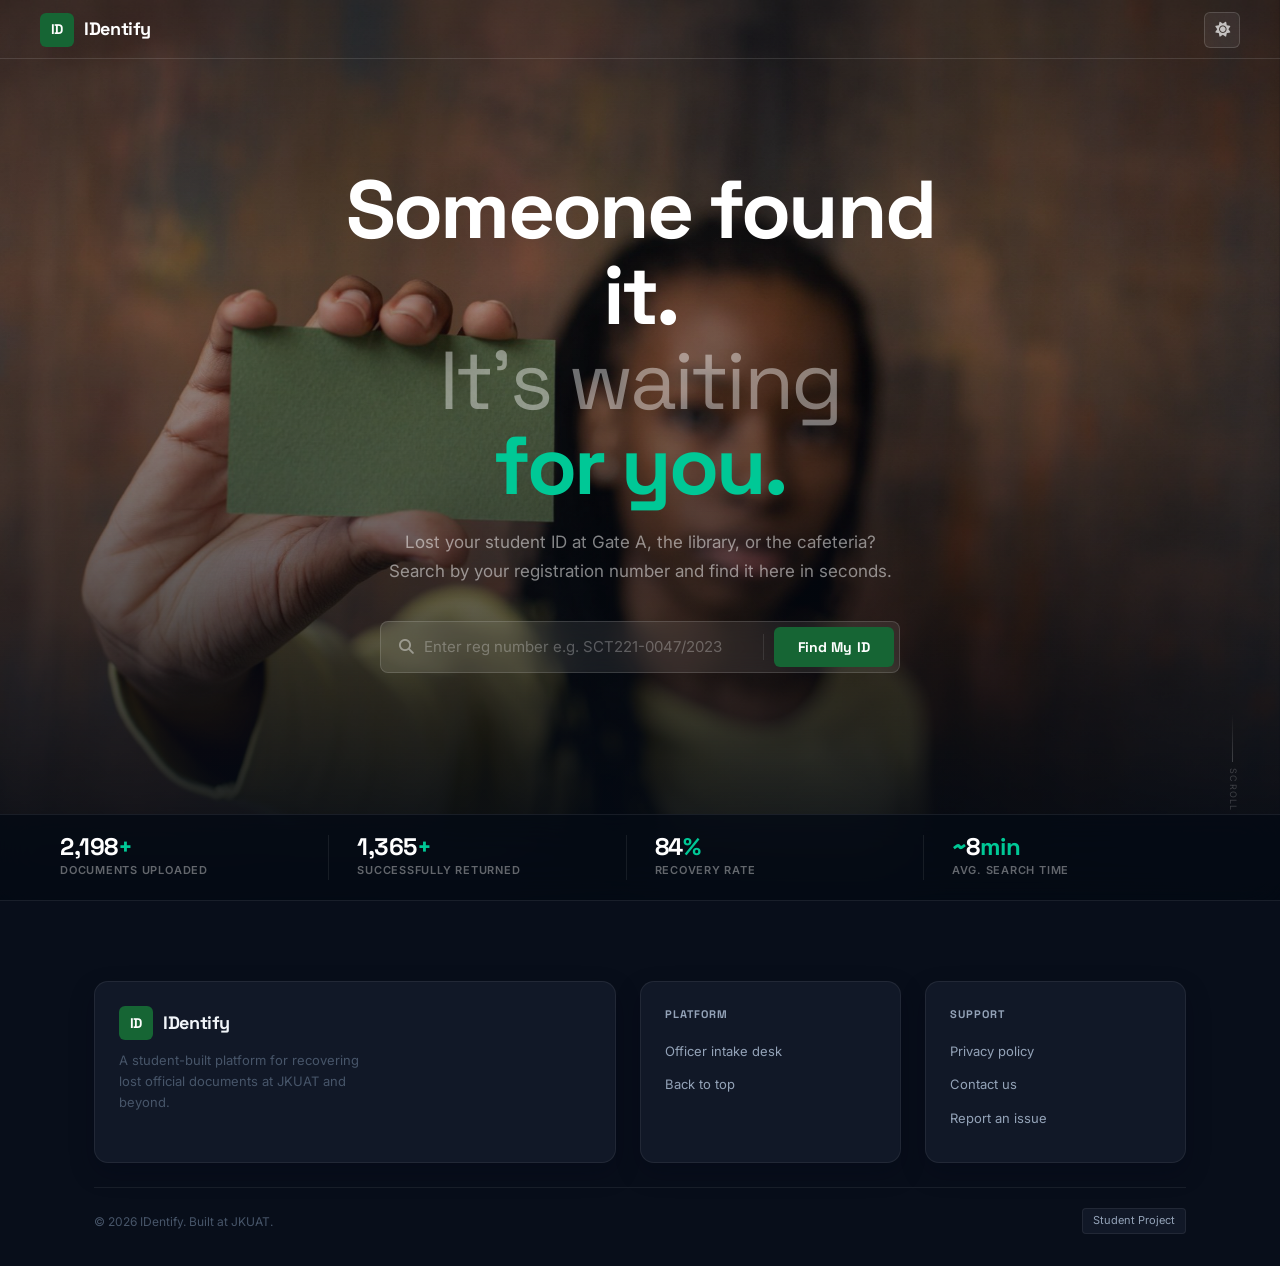
==== commit fc83f361: "Handle searching of ids by students" ====
--- a/frontend/pages/index.html
+++ b/frontend/pages/index.html
@@ -1,753 +1,1312 @@
-<!DOCTYPE html>
+<!doctype html>
 <html lang="en" data-theme="dark">
-<head>
-  <meta charset="UTF-8" />
-  <meta name="viewport" content="width=device-width, initial-scale=1.0" />
-  <title>IDentify - Lost Document Recovery</title>
-  <meta name="description" content="Recover your lost student ID, passport or official document in minutes." />
-  <link rel="preconnect" href="https://fonts.googleapis.com" />
-  <link rel="preconnect" href="https://fonts.gstatic.com" crossorigin />
-  <link href="https://fonts.googleapis.com/css2?family=Space+Grotesk:wght@300;400;500;600;700&family=Inter:wght@300;400;500;600&display=swap" rel="stylesheet" />
-  <link rel="stylesheet" href="https://cdnjs.cloudflare.com/ajax/libs/font-awesome/6.5.0/css/all.min.css" />
-  <link rel="stylesheet" href="../css/main.css" />
-  <link rel="stylesheet" href="../css/components.css" />
-  <link rel="stylesheet" href="../css/pages.css" />
-
-  <style>
-    /* ══ GLOBAL RADIUS OVERRIDE - more square ══ */
-    :root {
-      --r-xs: 4px;
-      --r-sm: 6px;
-      --r-md: 8px;
-      --r-lg: 10px;
-      --r-xl: 14px;
-      --r-full: 6px; /* pills are now near-square too */
-    }
-
-    /* ══ NAVBAR WITH BOTTOM LINE ══ */
-    .navbar {
-      position: fixed;
-      top: 0; left: 0; right: 0;
-      z-index: 100;
-      padding: 0 40px;
-      height: 60px;
-      display: flex;
-      align-items: center;
-      justify-content: space-between;
-      background: transparent;
-      border-bottom: 1px solid transparent;
-      transition: background 0.3s, border-color 0.3s;
-    }
-    .navbar::after {
-      content: '';
-      position: absolute;
-      bottom: 0; left: 0; right: 0;
-      height: 1px;
-      background: rgba(255,255,255,0.12);
-    }
-    .navbar.scrolled {
-      background: rgba(6,12,22,0.9);
-      backdrop-filter: blur(20px);
-      -webkit-backdrop-filter: blur(20px);
-    }
-    [data-theme="light"] .navbar::after { background: rgba(0,0,0,0.1); }
-    [data-theme="light"] .navbar.scrolled { background: rgba(248,250,252,0.92); }
-
-    .nav-logo {
-      display: flex; align-items: center; gap: 10px;
-      font-family: var(--font-display); font-weight: 700;
-      font-size: 18px; color: #fff; letter-spacing: -0.02em;
-    }
-    [data-theme="light"] .nav-logo { color: var(--text-primary); }
-    .nav-logo-icon {
-      width: 34px; height: 34px;
-      background: var(--green-800);
-      border-radius: var(--r-sm);
-      display: flex; align-items: center; justify-content: center;
-      color: white; font-size: 14px; font-weight: 700;
-    }
-    .nav-links { display: flex; align-items: center; gap: 4px; list-style: none; }
-    .nav-links a {
-      font-size: 14px; font-weight: 500;
-      color: rgba(255,255,255,0.65);
-      padding: 6px 14px;
-      border-radius: var(--r-sm);
-      transition: color 0.2s, background 0.2s;
-    }
-    .nav-links a:hover { color: #fff; background: rgba(255,255,255,0.07); }
-    [data-theme="light"] .nav-links a { color: var(--text-secondary); }
-    [data-theme="light"] .nav-links a:hover { color: var(--text-primary); background: var(--bg-secondary); }
-
-    .nav-actions { display: flex; align-items: center; gap: 10px; }
-    .theme-toggle {
-      width: 36px; height: 36px;
-      border-radius: var(--r-sm);
-      border: 1px solid rgba(255,255,255,0.15);
-      background: rgba(255,255,255,0.06);
-      color: rgba(255,255,255,0.7);
-      display: flex; align-items: center; justify-content: center;
-      font-size: 15px; cursor: pointer;
-      transition: all 0.2s;
-    }
-    .theme-toggle:hover { border-color: var(--green-400); color: #fff; }
-    [data-theme="light"] .theme-toggle {
-      border-color: var(--border-strong);
-      background: var(--bg-card);
-      color: var(--text-secondary);
-    }
-    .btn-nav-cta {
-      display: inline-flex; align-items: center; gap: 7px;
-      padding: 8px 18px;
-      border-radius: var(--r-sm);
-      background: var(--green-800);
-      color: #fff;
-      font-size: 13px; font-weight: 600;
-      font-family: var(--font-body);
-      border: none; cursor: pointer;
-      transition: background 0.2s;
-      text-decoration: none;
-    }
-    .btn-nav-cta:hover { background: var(--green-700); }
-
-    /* ══ HERO ══ */
-    .hero {
-      min-height: 100vh;
-      position: relative;
-      display: flex;
-      align-items: center;
-      justify-content: center;
-      overflow: hidden;
-      padding-top: 60px;
-      background: #060c16;
-    }
-    .hero-photo {
-      position: absolute; inset: 0;
-      background-image: url('../assets/images/hero.jpg');
-      background-size: cover;
-      background-position: center 28%;
-      transform: scale(1.04);
-      transition: transform 8s ease-out;
-      will-change: transform;
-    }
-    .hero-photo.loaded { transform: scale(1); }
-    .hero-overlay {
-      position: absolute; inset: 0;
-      background:
-        linear-gradient(to bottom,
-          rgba(4,10,20,0.5) 0%,
-          rgba(4,10,20,0.3) 30%,
-          rgba(4,10,20,0.65) 70%,
-          rgba(4,10,20,1) 100%
+  <head>
+    <meta charset="UTF-8" />
+    <meta name="viewport" content="width=device-width, initial-scale=1.0" />
+    <title>IDentify - Lost Document Recovery</title>
+    <meta
+      name="description"
+      content="Recover your lost student ID, passport or official document in minutes."
+    />
+    <link rel="preconnect" href="https://fonts.googleapis.com" />
+    <link rel="preconnect" href="https://fonts.gstatic.com" crossorigin />
+    <link
+      href="https://fonts.googleapis.com/css2?family=Space+Grotesk:wght@300;400;500;600;700&family=Inter:wght@300;400;500;600&display=swap"
+      rel="stylesheet"
+    />
+    <link
+      rel="stylesheet"
+      href="https://cdnjs.cloudflare.com/ajax/libs/font-awesome/6.5.0/css/all.min.css"
+    />
+    <link rel="stylesheet" href="../css/main.css" />
+    <link rel="stylesheet" href="../css/components.css" />
+    <link rel="stylesheet" href="../css/pages.css" />
+
+    <style>
+      /* ══ GLOBAL RADIUS OVERRIDE - more square ══ */
+      :root {
+        --r-xs: 4px;
+        --r-sm: 6px;
+        --r-md: 8px;
+        --r-lg: 10px;
+        --r-xl: 14px;
+        --r-full: 6px; /* pills are now near-square too */
+      }
+
+      /* ══ NAVBAR WITH BOTTOM LINE ══ */
+      .navbar {
+        position: fixed;
+        top: 0;
+        left: 0;
+        right: 0;
+        z-index: 100;
+        padding: 0 40px;
+        height: 60px;
+        display: flex;
+        align-items: center;
+        justify-content: space-between;
+        background: transparent;
+        border-bottom: 1px solid transparent;
+        transition:
+          background 0.3s,
+          border-color 0.3s;
+      }
+      .navbar::after {
+        content: "";
+        position: absolute;
+        bottom: 0;
+        left: 0;
+        right: 0;
+        height: 1px;
+        background: rgba(255, 255, 255, 0.12);
+      }
+      .navbar.scrolled {
+        background: rgba(6, 12, 22, 0.9);
+        backdrop-filter: blur(20px);
+        -webkit-backdrop-filter: blur(20px);
+      }
+      [data-theme="light"] .navbar::after {
+        background: rgba(0, 0, 0, 0.1);
+      }
+      [data-theme="light"] .navbar.scrolled {
+        background: rgba(248, 250, 252, 0.92);
+      }
+
+      .nav-logo {
+        display: flex;
+        align-items: center;
+        gap: 10px;
+        font-family: var(--font-display);
+        font-weight: 700;
+        font-size: 18px;
+        color: #fff;
+        letter-spacing: -0.02em;
+      }
+      [data-theme="light"] .nav-logo {
+        color: var(--text-primary);
+      }
+      .nav-logo-icon {
+        width: 34px;
+        height: 34px;
+        background: var(--green-800);
+        border-radius: var(--r-sm);
+        display: flex;
+        align-items: center;
+        justify-content: center;
+        color: white;
+        font-size: 14px;
+        font-weight: 700;
+      }
+      .nav-links {
+        display: flex;
+        align-items: center;
+        gap: 4px;
+        list-style: none;
+      }
+      .nav-links a {
+        font-size: 14px;
+        font-weight: 500;
+        color: rgba(255, 255, 255, 0.65);
+        padding: 6px 14px;
+        border-radius: var(--r-sm);
+        transition:
+          color 0.2s,
+          background 0.2s;
+      }
+      .nav-links a:hover {
+        color: #fff;
+        background: rgba(255, 255, 255, 0.07);
+      }
+      [data-theme="light"] .nav-links a {
+        color: var(--text-secondary);
+      }
+      [data-theme="light"] .nav-links a:hover {
+        color: var(--text-primary);
+        background: var(--bg-secondary);
+      }
+
+      .nav-actions {
+        display: flex;
+        align-items: center;
+        gap: 10px;
+      }
+      .theme-toggle {
+        width: 36px;
+        height: 36px;
+        border-radius: var(--r-sm);
+        border: 1px solid rgba(255, 255, 255, 0.15);
+        background: rgba(255, 255, 255, 0.06);
+        color: rgba(255, 255, 255, 0.7);
+        display: flex;
+        align-items: center;
+        justify-content: center;
+        font-size: 15px;
+        cursor: pointer;
+        transition: all 0.2s;
+      }
+      .theme-toggle:hover {
+        border-color: var(--green-400);
+        color: #fff;
+      }
+      [data-theme="light"] .theme-toggle {
+        border-color: var(--border-strong);
+        background: var(--bg-card);
+        color: var(--text-secondary);
+      }
+      .btn-nav-cta {
+        display: inline-flex;
+        align-items: center;
+        gap: 7px;
+        padding: 8px 18px;
+        border-radius: var(--r-sm);
+        background: var(--green-800);
+        color: #fff;
+        font-size: 13px;
+        font-weight: 600;
+        font-family: var(--font-body);
+        border: none;
+        cursor: pointer;
+        transition: background 0.2s;
+        text-decoration: none;
+      }
+      .btn-nav-cta:hover {
+        background: var(--green-700);
+      }
+
+      /* ══ HERO ══ */
+      .hero {
+        min-height: 100vh;
+        position: relative;
+        display: flex;
+        align-items: center;
+        justify-content: center;
+        overflow: hidden;
+        padding-top: 60px;
+        background: #060c16;
+      }
+      .hero-photo {
+        position: absolute;
+        inset: 0;
+        background-image: url("../assets/images/hero.jpg");
+        background-size: cover;
+        background-position: center 28%;
+        transform: scale(1.04);
+        transition: transform 8s ease-out;
+        will-change: transform;
+      }
+      .hero-photo.loaded {
+        transform: scale(1);
+      }
+      .hero-overlay {
+        position: absolute;
+        inset: 0;
+        background: linear-gradient(
+          to bottom,
+          rgba(4, 10, 20, 0.5) 0%,
+          rgba(4, 10, 20, 0.3) 30%,
+          rgba(4, 10, 20, 0.65) 70%,
+          rgba(4, 10, 20, 1) 100%
         );
-    }
-
-    /* CENTER aligned hero content */
-    .hero-content {
-      position: relative; z-index: 3;
-      width: 100%;
-      max-width: 720px;
-      margin: 0 auto;
-      padding: 60px 24px 180px;
-      text-align: center;
-      display: flex;
-      flex-direction: column;
-      align-items: center;
-    }
-
-    .hero-title {
-      font-family: var(--font-display);
-      font-size: clamp(44px, 7vw, 82px);
-      font-weight: 700;
-      line-height: 1.04;
-      letter-spacing: -0.035em;
-      color: #fff;
-      margin-bottom: 20px;
-    }
-    .hero-title .t-dim {
-      color: rgba(255,255,255,0.42);
-      font-weight: 400;
-      display: block;
-    }
-    .hero-title .t-accent {
-      display: block;
-      color: #00c896;
-    }
-
-    .hero-subtitle {
-      font-size: 17px;
-      color: rgba(255,255,255,0.5);
-      max-width: 520px;
-      margin-bottom: 36px;
-      line-height: 1.65;
-      font-weight: 400;
-    }
-
-    /* Search - NO scan animation */
-    .search-widget {
-      background: rgba(255,255,255,0.08);
-      border: 1px solid rgba(255,255,255,0.14);
-      border-radius: var(--r-md);
-      padding: 5px 5px 5px 18px;
-      display: flex;
-      align-items: center;
-      gap: 10px;
-      width: 100%;
-      max-width: 520px;
-      backdrop-filter: blur(16px);
-      -webkit-backdrop-filter: blur(16px);
-      transition: border-color 0.2s;
-    }
-    .search-widget:focus-within {
-      border-color: rgba(0,200,150,0.5);
-    }
-    .search-icon { color: rgba(255,255,255,0.4); font-size: 15px; flex-shrink: 0; }
-    .search-input {
-      flex: 1; border: none; background: transparent;
-      font-family: var(--font-body); font-size: 15px;
-      color: #fff; outline: none; padding: 10px 0; min-width: 0;
-    }
-    .search-input::placeholder { color: rgba(255,255,255,0.28); }
-    .search-divider { width: 1px; height: 26px; background: rgba(255,255,255,0.1); flex-shrink: 0; }
-    .search-btn {
-      background: var(--green-800);
-      color: #fff; padding: 11px 24px;
-      border-radius: var(--r-sm);
-      font-weight: 700; font-size: 14px;
-      font-family: var(--font-display);
-      border: none; cursor: pointer;
-      transition: background 0.2s;
-      white-space: nowrap; flex-shrink: 0;
-      letter-spacing: 0.01em;
-    }
-    .search-btn:hover { background: var(--green-700); }
-    .search-hint {
-      font-size: 13px; color: rgba(255,255,255,0.32);
-      margin-top: 12px;
-    }
-    .search-hint a { color: rgba(0,200,150,0.8); font-weight: 600; }
-    .search-hint a:hover { color: #00c896; }
-
-    /* Stats bar */
-    .hero-stats-bar {
-      position: absolute;
-      bottom: 0; left: 0; right: 0; z-index: 4;
-      border-top: 1px solid rgba(255,255,255,0.08);
-      background: rgba(4,10,20,0.8);
-      backdrop-filter: blur(20px);
-      padding: 20px 40px;
-    }
-    .hero-stats-inner {
-      max-width: 1160px; margin: 0 auto;
-      display: flex; align-items: center; flex-wrap: wrap;
-    }
-    .hero-stat {
-      flex: 1; min-width: 100px;
-      padding: 0 28px;
-      border-right: 1px solid rgba(255,255,255,0.08);
-    }
-    .hero-stat:first-child { padding-left: 0; }
-    .hero-stat:last-child { border-right: none; }
-    .hero-stat-num {
-      font-family: var(--font-display);
-      font-size: 24px; font-weight: 700;
-      color: #fff; letter-spacing: -0.02em;
-      line-height: 1; margin-bottom: 3px;
-    }
-    .hero-stat-num .ac { color: #00c896; }
-    .hero-stat-label {
-      font-size: 11px; color: rgba(255,255,255,0.38);
-      font-weight: 600; text-transform: uppercase;
-      letter-spacing: 0.07em;
-    }
-
-    /* Scroll hint */
-    .scroll-hint {
-      position: absolute; bottom: 88px; right: 40px; z-index: 3;
-      display: flex; flex-direction: column; align-items: center; gap: 6px;
-    }
-    .scroll-line {
-      width: 1px; height: 48px;
-      background: linear-gradient(to bottom, transparent, rgba(255,255,255,0.2));
-      animation: scrollPulse 2s ease-in-out infinite;
-    }
-    @keyframes scrollPulse { 0%,100%{opacity:.3} 50%{opacity:.8} }
-    .scroll-label {
-      font-size: 9px; color: rgba(255,255,255,0.2);
-      text-transform: uppercase; letter-spacing: 0.14em;
-      writing-mode: vertical-rl;
-    }
-
-    /* ══ FEATURES STRIP ══ */
-    .features-strip {
-      background: var(--bg-secondary);
-      border-top: 1px solid var(--border);
-      border-bottom: 1px solid var(--border);
-      padding: 4rem 0;
-    }
-    .features-grid { display: grid; grid-template-columns: repeat(5,1fr); }
-    .feature-item {
-      padding: 24px 20px; text-align: center;
-      border-right: 1px solid var(--border);
-    }
-    .feature-item:last-child { border-right: none; }
-    .feature-item i { font-size: 22px; color: var(--green-400); margin-bottom: 10px; display: block; }
-    .feature-label { font-size: 11px; font-weight: 700; color: var(--text-secondary); text-transform: uppercase; letter-spacing: .07em; margin-bottom: 4px; }
-    .feature-desc { font-size: 11px; color: var(--text-muted); line-height: 1.5; }
-
-    /* ══ UPLOAD CTA ══ */
-    .upload-section { background: var(--bg-primary); padding: 5rem 0; }
-    .upload-card {
-      background: var(--bg-card);
-      border: 1px solid var(--border);
-      border-radius: var(--r-xl);
-      padding: 48px;
-      display: grid;
-      grid-template-columns: 1fr 1fr;
-      gap: 56px; align-items: center;
-      position: relative; overflow: hidden;
-      box-shadow: var(--shadow-card);
-    }
-    .upload-card-content p { color: var(--text-secondary); font-size: 15px; line-height: 1.7; margin-bottom: 28px; }
-    .upload-card-actions { display: flex; gap: 10px; flex-wrap: wrap; }
-    .btn-primary {
-      display: inline-flex; align-items: center; gap: 8px;
-      padding: 11px 22px;
-      background: var(--green-700); color: #fff;
-      border-radius: var(--r-sm);
-      font-size: 14px; font-weight: 600;
-      font-family: var(--font-body);
-      border: none; cursor: pointer;
-      transition: background 0.2s; text-decoration: none;
-      box-shadow: none;
-    }
-    .btn-primary:hover { background: var(--green-600); }
-    .btn-ghost {
-      display: inline-flex; align-items: center; gap: 8px;
-      padding: 11px 22px;
-      background: var(--bg-secondary); color: var(--text-primary);
-      border-radius: var(--r-sm);
-      font-size: 14px; font-weight: 600;
-      font-family: var(--font-body);
-      border: 1px solid var(--border-strong);
-      cursor: pointer; transition: all 0.2s; text-decoration: none;
-      box-shadow: none;
-    }
-    .btn-ghost:hover { border-color: var(--green-400); background: var(--bg-card); }
-    .upload-dropzone {
-      border: 1.5px dashed var(--border-strong);
-      border-radius: var(--r-lg);
-      padding: 40px 24px; text-align: center;
-      cursor: pointer; background: var(--bg-secondary);
-      transition: border-color 0.2s, background 0.2s;
-    }
-    .upload-dropzone:hover { border-color: var(--green-400); background: var(--bg-card); }
-    .upload-dropzone i { font-size: 36px; color: var(--green-400); margin-bottom: 12px; display: block; }
-    .upload-dropzone h3 { font-family: var(--font-display); font-size: 15px; font-weight: 600; color: var(--text-primary); margin-bottom: 6px; }
-    .upload-dropzone p { font-size: 13px; color: var(--text-muted); margin-bottom: 14px; }
-    .file-types { display: flex; gap: 6px; justify-content: center; flex-wrap: wrap; }
-    .file-type-tag {
-      padding: 2px 8px; border-radius: var(--r-xs);
-      border: 1px solid var(--border); font-size: 10px;
-      font-weight: 700; color: var(--text-muted);
-      text-transform: uppercase; letter-spacing: 0.05em;
-      background: var(--bg-card);
-    }
-
-    /* ══ SECTION LABELS ══ */
-    .section-eyebrow {
-      font-size: 11px; font-weight: 700;
-      text-transform: uppercase; letter-spacing: .1em;
-      color: var(--green-400); margin-bottom: 12px;
-    }
-    .section-title {
-      font-family: var(--font-display);
-      font-size: clamp(26px,4vw,40px);
-      font-weight: 700; letter-spacing: -0.025em;
-      color: var(--text-primary); line-height: 1.15; margin-bottom: 12px;
-    }
-    .section-subtitle {
-      font-size: 16px; color: var(--text-secondary);
-      max-width: 480px; line-height: 1.6;
-    }
-
-    /* ══ FOOTER ══ */
-    .footer { background: var(--bg-primary); border-top: 1px solid var(--border); padding: 5rem 0 2rem; }
-    .footer-inner { display: grid; grid-template-columns: 2fr 1fr 1fr; gap: 24px; margin-bottom: 24px; }
-    .footer-brand,
-    .footer-col {
-      background: var(--bg-card);
-      border: 1px solid var(--border);
-      border-radius: var(--r-xl);
-      padding: 24px;
-      box-shadow: var(--shadow-card);
-    }
-    .footer-brand p { font-size: 13px; color: var(--text-muted); margin-top: 10px; max-width: 260px; line-height: 1.6; }
-    .footer-col h4 { font-family: var(--font-display); font-size: 11px; font-weight: 700; text-transform: uppercase; letter-spacing: .09em; color: var(--text-secondary); margin-bottom: 14px; }
-    .footer-col ul { list-style: none; }
-    .footer-col li { margin-bottom: 8px; }
-    .footer-col a { font-size: 13px; color: var(--text-secondary); transition: color .2s; }
-    .footer-col a:hover { color: var(--green-400); }
-    .footer-bottom { border-top: 1px solid var(--border); padding-top: 20px; display: flex; justify-content: space-between; align-items: center; flex-wrap: wrap; gap: 10px; }
-    .footer-bottom p { font-size: 12px; color: var(--text-muted); }
-    .footer-badge { font-size: 11px; padding: 3px 10px; border-radius: var(--r-xs); border: 1px solid var(--border); color: var(--text-secondary); background: var(--bg-card); }
-
-    /* ══ MODAL ══ */
-    .modal-overlay {
-      position: fixed; inset: 0; background: rgba(0,0,0,0.55);
-      backdrop-filter: blur(8px); z-index: 200;
-      display: flex; align-items: center; justify-content: center; padding: 24px;
-      opacity: 0; visibility: hidden; transition: all 0.2s;
-    }
-    .modal-overlay.active { opacity: 1; visibility: visible; }
-    .modal {
-      background: var(--bg-card); border: 1px solid var(--border-strong);
-      border-radius: var(--r-xl); width: 100%; max-width: 500px;
-      transform: translateY(14px); transition: transform 0.2s;
-    }
-    .modal-overlay.active .modal { transform: translateY(0); }
-    .modal-header {
-      padding: 20px 24px; border-bottom: 1px solid var(--border);
-      display: flex; align-items: center; justify-content: space-between;
-    }
-    .modal-title { font-family: var(--font-display); font-size: 16px; font-weight: 600; color: var(--text-primary); }
-    .modal-close {
-      width: 30px; height: 30px; border-radius: var(--r-xs);
-      display: flex; align-items: center; justify-content: center;
-      color: var(--text-muted); font-size: 16px; cursor: pointer;
-      background: var(--bg-secondary); border: 1px solid var(--border);
-      transition: all 0.2s;
-    }
-    .modal-close:hover { color: var(--text-primary); }
-    .modal-body { padding: 24px; }
-    .result-card { border: 1px solid var(--border); border-radius: var(--r-md); padding: 18px; background: var(--bg-secondary); }
-    .result-card-header { display: flex; align-items: center; gap: 10px; margin-bottom: 14px; }
-    .result-avatar {
-      width: 44px; height: 44px; border-radius: var(--r-sm);
-      background: var(--green-800);
-      display: flex; align-items: center; justify-content: center;
-      font-size: 16px; color: #fff; font-weight: 700;
-      position: relative; overflow: hidden;
-    }
-    .blur-overlay {
-      position: absolute; inset: 0; background: rgba(10,92,54,0.65);
-      backdrop-filter: blur(5px);
-      display: flex; align-items: center; justify-content: center; font-size: 14px;
-    }
-    .result-info { flex: 1; }
-    .result-name { font-size: 14px; font-weight: 600; color: var(--text-primary); margin-bottom: 2px; filter: blur(5px); user-select: none; }
-    .result-reg { font-size: 11px; color: var(--text-muted); font-family: monospace; }
-    .result-badge { font-size: 10px; font-weight: 700; padding: 2px 8px; border-radius: var(--r-xs); background: rgba(0,200,150,0.1); color: var(--green-400); border: 1px solid rgba(0,200,150,0.2); }
-    .result-details { display: grid; grid-template-columns: 1fr 1fr; gap: 8px; margin-bottom: 14px; }
-    .result-detail-label { font-size: 10px; color: var(--text-muted); text-transform: uppercase; letter-spacing: .07em; margin-bottom: 2px; }
-    .result-detail-value { font-size: 12px; color: var(--text-secondary); font-weight: 500; }
-    .divider { height: 1px; background: var(--border); margin: 14px 0; }
-    .verify-prompt { background: rgba(0,200,150,0.06); border: 1px solid rgba(0,200,150,0.18); border-radius: var(--r-md); padding: 14px; text-align: center; }
-    .verify-prompt p { font-size: 12px; color: var(--text-secondary); margin-bottom: 10px; }
-    .alert-info { background: rgba(0,200,150,0.07); border: 1px solid rgba(0,200,150,0.18); border-radius: var(--r-sm); padding: 10px 12px; font-size: 12px; color: var(--green-400); display: flex; gap: 8px; margin-bottom: 14px; }
-
-    /* ══ TOAST ══ */
-    .toast {
-      position: fixed; bottom: 20px; right: 20px; z-index: 300;
-      background: var(--bg-card); border: 1px solid var(--border-strong);
-      border-radius: var(--r-md); padding: 12px 16px;
-      display: flex; align-items: center; gap: 8px;
-      font-size: 13px; font-weight: 500; color: var(--text-primary);
-      transform: translateY(70px); opacity: 0;
-      transition: all 0.3s cubic-bezier(0.4,0,0.2,1);
-      max-width: 280px;
-    }
-    .toast.show { transform: translateY(0); opacity: 1; }
-
-    /* ══ MOBILE ══ */
-    .hamburger { display: none; flex-direction: column; gap: 5px; width: 26px; cursor: pointer; }
-    .hamburger span { display: block; height: 2px; background: rgba(255,255,255,0.7); border-radius: 1px; }
-    .mobile-menu {
-      position: fixed; inset: 0; background: var(--bg-primary); z-index: 90;
-      display: flex; flex-direction: column; align-items: center; justify-content: center;
-      gap: 28px; transform: translateX(100%); transition: transform 0.3s;
-    }
-    .mobile-menu.open { transform: translateX(0); }
-    .mobile-menu a { font-family: var(--font-display); font-size: 26px; font-weight: 600; color: var(--text-primary); }
-
-    @media (max-width: 860px) {
-      .nav-links { display: none; }
-      .hamburger { display: flex; }
-      .lattice-slide { grid-template-columns: 1fr; }
-      .slide-visual { display: none; }
-      .lattice-tabs { max-width: 100%; }
-      .features-grid { grid-template-columns: repeat(3,1fr); }
-      .upload-card { grid-template-columns: 1fr; padding: 32px 24px; gap: 28px; }
-      .footer-inner { grid-template-columns: 1fr 1fr; }
-      .footer-inner .footer-brand { grid-column: 1/-1; }
-    }
-    @media (max-width: 600px) {
-      .hero-title { font-size: 38px; }
-      .search-widget { flex-wrap: wrap; padding: 10px; }
-      .search-divider { display: none; }
-      .search-btn { width: 100%; border-radius: var(--r-sm); padding: 12px; justify-content: center; }
-      .hero-stats-inner { flex-wrap: wrap; }
-      .hero-stat { min-width: 45%; padding: 12px 16px; }
-      .lattice-slide { padding: 24px 20px; }
-      .lattice-footer { padding: 14px 20px 20px; }
-      .features-grid { grid-template-columns: 1fr 1fr; }
-      .feature-item { border-right: none; border-bottom: 1px solid rgba(255,255,255,0.07); }
-      .scroll-hint { display: none; }
-      .footer-inner { grid-template-columns: 1fr; }
-    }
-  </style>
-</head>
-
-<body>
-
-  <!-- NAVBAR -->
-  <nav class="navbar" id="navbar">
-    <div class="nav-logo">
-      <div class="nav-logo-icon">ID</div>
-      IDentify
-    </div>
-    <div class="nav-actions">
-      <button class="theme-toggle" id="themeToggle" aria-label="Toggle theme">
-        <i class="fa-solid fa-moon"></i>
-      </button>
-    </div>
-  </nav>
-
-  <!-- HERO -->
-  <section class="hero" id="home">
-    <div class="hero-photo" id="heroBg"></div>
-    <div class="hero-overlay"></div>
-
-    <div class="hero-content">
-      <h1 class="hero-title">
-        Someone found it.<br/>
-        <span class="t-dim">It's waiting</span>
-        <span class="t-accent">for you.</span>
-      </h1>
-      <p class="hero-subtitle">
-        Lost your student ID at Gate A, the library, or the cafeteria?
-        Search by your registration number and find it here in seconds.
-      </p>
-
-      <div class="search-widget">
-        <span class="search-icon"><i class="fa-solid fa-magnifying-glass"></i></span>
-        <input type="text" class="search-input" id="mainSearchInput"
-          placeholder="Enter reg number e.g. SCT221-0047/2023"
-          autocomplete="off" spellcheck="false" />
-        <div class="search-divider"></div>
-        <button class="search-btn" onclick="handleSearch()">Find My ID</button>
+      }
+
+      /* CENTER aligned hero content */
+      .hero-content {
+        position: relative;
+        z-index: 3;
+        width: 100%;
+        max-width: 720px;
+        margin: 0 auto;
+        padding: 60px 24px 180px;
+        text-align: center;
+        display: flex;
+        flex-direction: column;
+        align-items: center;
+      }
+
+      .hero-title {
+        font-family: var(--font-display);
+        font-size: clamp(44px, 7vw, 82px);
+        font-weight: 700;
+        line-height: 1.04;
+        letter-spacing: -0.035em;
+        color: #fff;
+        margin-bottom: 20px;
+      }
+      .hero-title .t-dim {
+        color: rgba(255, 255, 255, 0.42);
+        font-weight: 400;
+        display: block;
+      }
+      .hero-title .t-accent {
+        display: block;
+        color: #00c896;
+      }
+
+      .hero-subtitle {
+        font-size: 17px;
+        color: rgba(255, 255, 255, 0.5);
+        max-width: 520px;
+        margin-bottom: 36px;
+        line-height: 1.65;
+        font-weight: 400;
+      }
+
+      /* Search - NO scan animation */
+      .search-widget {
+        background: rgba(255, 255, 255, 0.08);
+        border: 1px solid rgba(255, 255, 255, 0.14);
+        border-radius: var(--r-md);
+        padding: 5px 5px 5px 18px;
+        display: flex;
+        align-items: center;
+        gap: 10px;
+        width: 100%;
+        max-width: 520px;
+        backdrop-filter: blur(16px);
+        -webkit-backdrop-filter: blur(16px);
+        transition: border-color 0.2s;
+      }
+      .search-widget:focus-within {
+        border-color: rgba(0, 200, 150, 0.5);
+      }
+      .search-icon {
+        color: rgba(255, 255, 255, 0.4);
+        font-size: 15px;
+        flex-shrink: 0;
+      }
+      .search-input {
+        flex: 1;
+        border: none;
+        background: transparent;
+        font-family: var(--font-body);
+        font-size: 15px;
+        color: #fff;
+        outline: none;
+        padding: 10px 0;
+        min-width: 0;
+      }
+      .search-input::placeholder {
+        color: rgba(255, 255, 255, 0.28);
+      }
+      .search-divider {
+        width: 1px;
+        height: 26px;
+        background: rgba(255, 255, 255, 0.1);
+        flex-shrink: 0;
+      }
+      .search-btn {
+        background: var(--green-800);
+        color: #fff;
+        padding: 11px 24px;
+        border-radius: var(--r-sm);
+        font-weight: 700;
+        font-size: 14px;
+        font-family: var(--font-display);
+        border: none;
+        cursor: pointer;
+        transition: background 0.2s;
+        white-space: nowrap;
+        flex-shrink: 0;
+        letter-spacing: 0.01em;
+      }
+      .search-btn:hover {
+        background: var(--green-700);
+      }
+      .search-hint {
+        font-size: 13px;
+        color: rgba(255, 255, 255, 0.32);
+        margin-top: 12px;
+      }
+      .search-hint a {
+        color: rgba(0, 200, 150, 0.8);
+        font-weight: 600;
+      }
+      .search-hint a:hover {
+        color: #00c896;
+      }
+
+      /* Stats bar */
+      .hero-stats-bar {
+        position: absolute;
+        bottom: 0;
+        left: 0;
+        right: 0;
+        z-index: 4;
+        border-top: 1px solid rgba(255, 255, 255, 0.08);
+        background: rgba(4, 10, 20, 0.8);
+        backdrop-filter: blur(20px);
+        padding: 20px 40px;
+      }
+      .hero-stats-inner {
+        max-width: 1160px;
+        margin: 0 auto;
+        display: flex;
+        align-items: center;
+        flex-wrap: wrap;
+      }
+      .hero-stat {
+        flex: 1;
+        min-width: 100px;
+        padding: 0 28px;
+        border-right: 1px solid rgba(255, 255, 255, 0.08);
+      }
+      .hero-stat:first-child {
+        padding-left: 0;
+      }
+      .hero-stat:last-child {
+        border-right: none;
+      }
+      .hero-stat-num {
+        font-family: var(--font-display);
+        font-size: 24px;
+        font-weight: 700;
+        color: #fff;
+        letter-spacing: -0.02em;
+        line-height: 1;
+        margin-bottom: 3px;
+      }
+      .hero-stat-num .ac {
+        color: #00c896;
+      }
+      .hero-stat-label {
+        font-size: 11px;
+        color: rgba(255, 255, 255, 0.38);
+        font-weight: 600;
+        text-transform: uppercase;
+        letter-spacing: 0.07em;
+      }
+
+      /* Scroll hint */
+      .scroll-hint {
+        position: absolute;
+        bottom: 88px;
+        right: 40px;
+        z-index: 3;
+        display: flex;
+        flex-direction: column;
+        align-items: center;
+        gap: 6px;
+      }
+      .scroll-line {
+        width: 1px;
+        height: 48px;
+        background: linear-gradient(
+          to bottom,
+          transparent,
+          rgba(255, 255, 255, 0.2)
+        );
+        animation: scrollPulse 2s ease-in-out infinite;
+      }
+      @keyframes scrollPulse {
+        0%,
+        100% {
+          opacity: 0.3;
+        }
+        50% {
+          opacity: 0.8;
+        }
+      }
+      .scroll-label {
+        font-size: 9px;
+        color: rgba(255, 255, 255, 0.2);
+        text-transform: uppercase;
+        letter-spacing: 0.14em;
+        writing-mode: vertical-rl;
+      }
+
+      /* ══ FEATURES STRIP ══ */
+      .features-strip {
+        background: var(--bg-secondary);
+        border-top: 1px solid var(--border);
+        border-bottom: 1px solid var(--border);
+        padding: 4rem 0;
+      }
+      .features-grid {
+        display: grid;
+        grid-template-columns: repeat(5, 1fr);
+      }
+      .feature-item {
+        padding: 24px 20px;
+        text-align: center;
+        border-right: 1px solid var(--border);
+      }
+      .feature-item:last-child {
+        border-right: none;
+      }
+      .feature-item i {
+        font-size: 22px;
+        color: var(--green-400);
+        margin-bottom: 10px;
+        display: block;
+      }
+      .feature-label {
+        font-size: 11px;
+        font-weight: 700;
+        color: var(--text-secondary);
+        text-transform: uppercase;
+        letter-spacing: 0.07em;
+        margin-bottom: 4px;
+      }
+      .feature-desc {
+        font-size: 11px;
+        color: var(--text-muted);
+        line-height: 1.5;
+      }
+
+      /* ══ UPLOAD CTA ══ */
+      .upload-section {
+        background: var(--bg-primary);
+        padding: 5rem 0;
+      }
+      .upload-card {
+        background: var(--bg-card);
+        border: 1px solid var(--border);
+        border-radius: var(--r-xl);
+        padding: 48px;
+        display: grid;
+        grid-template-columns: 1fr 1fr;
+        gap: 56px;
+        align-items: center;
+        position: relative;
+        overflow: hidden;
+        box-shadow: var(--shadow-card);
+      }
+      .upload-card-content p {
+        color: var(--text-secondary);
+        font-size: 15px;
+        line-height: 1.7;
+        margin-bottom: 28px;
+      }
+      .upload-card-actions {
+        display: flex;
+        gap: 10px;
+        flex-wrap: wrap;
+      }
+      .btn-primary {
+        display: inline-flex;
+        align-items: center;
+        gap: 8px;
+        padding: 11px 22px;
+        background: var(--green-700);
+        color: #fff;
+        border-radius: var(--r-sm);
+        font-size: 14px;
+        font-weight: 600;
+        font-family: var(--font-body);
+        border: none;
+        cursor: pointer;
+        transition: background 0.2s;
+        text-decoration: none;
+        box-shadow: none;
+      }
+      .btn-primary:hover {
+        background: var(--green-600);
+      }
+      .btn-ghost {
+        display: inline-flex;
+        align-items: center;
+        gap: 8px;
+        padding: 11px 22px;
+        background: var(--bg-secondary);
+        color: var(--text-primary);
+        border-radius: var(--r-sm);
+        font-size: 14px;
+        font-weight: 600;
+        font-family: var(--font-body);
+        border: 1px solid var(--border-strong);
+        cursor: pointer;
+        transition: all 0.2s;
+        text-decoration: none;
+        box-shadow: none;
+      }
+      .btn-ghost:hover {
+        border-color: var(--green-400);
+        background: var(--bg-card);
+      }
+      .upload-dropzone {
+        border: 1.5px dashed var(--border-strong);
+        border-radius: var(--r-lg);
+        padding: 40px 24px;
+        text-align: center;
+        cursor: pointer;
+        background: var(--bg-secondary);
+        transition:
+          border-color 0.2s,
+          background 0.2s;
+      }
+      .upload-dropzone:hover {
+        border-color: var(--green-400);
+        background: var(--bg-card);
+      }
+      .upload-dropzone i {
+        font-size: 36px;
+        color: var(--green-400);
+        margin-bottom: 12px;
+        display: block;
+      }
+      .upload-dropzone h3 {
+        font-family: var(--font-display);
+        font-size: 15px;
+        font-weight: 600;
+        color: var(--text-primary);
+        margin-bottom: 6px;
+      }
+      .upload-dropzone p {
+        font-size: 13px;
+        color: var(--text-muted);
+        margin-bottom: 14px;
+      }
+      .file-types {
+        display: flex;
+        gap: 6px;
+        justify-content: center;
+        flex-wrap: wrap;
+      }
+      .file-type-tag {
+        padding: 2px 8px;
+        border-radius: var(--r-xs);
+        border: 1px solid var(--border);
+        font-size: 10px;
+        font-weight: 700;
+        color: var(--text-muted);
+        text-transform: uppercase;
+        letter-spacing: 0.05em;
+        background: var(--bg-card);
+      }
+
+      /* ══ SECTION LABELS ══ */
+      .section-eyebrow {
+        font-size: 11px;
+        font-weight: 700;
+        text-transform: uppercase;
+        letter-spacing: 0.1em;
+        color: var(--green-400);
+        margin-bottom: 12px;
+      }
+      .section-title {
+        font-family: var(--font-display);
+        font-size: clamp(26px, 4vw, 40px);
+        font-weight: 700;
+        letter-spacing: -0.025em;
+        color: var(--text-primary);
+        line-height: 1.15;
+        margin-bottom: 12px;
+      }
+      .section-subtitle {
+        font-size: 16px;
+        color: var(--text-secondary);
+        max-width: 480px;
+        line-height: 1.6;
+      }
+
+      /* ══ FOOTER ══ */
+      .footer {
+        background: var(--bg-primary);
+        border-top: 1px solid var(--border);
+        padding: 5rem 0 2rem;
+      }
+      .footer-inner {
+        display: grid;
+        grid-template-columns: 2fr 1fr 1fr;
+        gap: 24px;
+        margin-bottom: 24px;
+      }
+      .footer-brand,
+      .footer-col {
+        background: var(--bg-card);
+        border: 1px solid var(--border);
+        border-radius: var(--r-xl);
+        padding: 24px;
+        box-shadow: var(--shadow-card);
+      }
+      .footer-brand p {
+        font-size: 13px;
+        color: var(--text-muted);
+        margin-top: 10px;
+        max-width: 260px;
+        line-height: 1.6;
+      }
+      .footer-col h4 {
+        font-family: var(--font-display);
+        font-size: 11px;
+        font-weight: 700;
+        text-transform: uppercase;
+        letter-spacing: 0.09em;
+        color: var(--text-secondary);
+        margin-bottom: 14px;
+      }
+      .footer-col ul {
+        list-style: none;
+      }
+      .footer-col li {
+        margin-bottom: 8px;
+      }
+      .footer-col a {
+        font-size: 13px;
+        color: var(--text-secondary);
+        transition: color 0.2s;
+      }
+      .footer-col a:hover {
+        color: var(--green-400);
+      }
+      .footer-bottom {
+        border-top: 1px solid var(--border);
+        padding-top: 20px;
+        display: flex;
+        justify-content: space-between;
+        align-items: center;
+        flex-wrap: wrap;
+        gap: 10px;
+      }
+      .footer-bottom p {
+        font-size: 12px;
+        color: var(--text-muted);
+      }
+      .footer-badge {
+        font-size: 11px;
+        padding: 3px 10px;
+        border-radius: var(--r-xs);
+        border: 1px solid var(--border);
+        color: var(--text-secondary);
+        background: var(--bg-card);
+      }
+
+      /* ══ MODAL ══ */
+      .modal-overlay {
+        position: fixed;
+        inset: 0;
+        background: rgba(0, 0, 0, 0.55);
+        backdrop-filter: blur(8px);
+        z-index: 200;
+        display: flex;
+        align-items: center;
+        justify-content: center;
+        padding: 24px;
+        opacity: 0;
+        visibility: hidden;
+        transition: all 0.2s;
+      }
+      .modal-overlay.active {
+        opacity: 1;
+        visibility: visible;
+      }
+      .modal {
+        background: var(--bg-card);
+        border: 1px solid var(--border-strong);
+        border-radius: var(--r-xl);
+        width: 100%;
+        max-width: 500px;
+        transform: translateY(14px);
+        transition: transform 0.2s;
+      }
+      .modal-overlay.active .modal {
+        transform: translateY(0);
+      }
+      .modal-header {
+        padding: 20px 24px;
+        border-bottom: 1px solid var(--border);
+        display: flex;
+        align-items: center;
+        justify-content: space-between;
+      }
+      .modal-title {
+        font-family: var(--font-display);
+        font-size: 16px;
+        font-weight: 600;
+        color: var(--text-primary);
+      }
+      .modal-close {
+        width: 30px;
+        height: 30px;
+        border-radius: var(--r-xs);
+        display: flex;
+        align-items: center;
+        justify-content: center;
+        color: var(--text-muted);
+        font-size: 16px;
+        cursor: pointer;
+        background: var(--bg-secondary);
+        border: 1px solid var(--border);
+        transition: all 0.2s;
+      }
+      .modal-close:hover {
+        color: var(--text-primary);
+      }
+      .modal-body {
+        padding: 24px;
+      }
+      .result-card {
+        border: 1px solid var(--border);
+        border-radius: var(--r-md);
+        padding: 18px;
+        background: var(--bg-secondary);
+      }
+      .result-card-header {
+        display: flex;
+        align-items: center;
+        gap: 10px;
+        margin-bottom: 14px;
+      }
+      .result-avatar {
+        width: 44px;
+        height: 44px;
+        border-radius: var(--r-sm);
+        background: var(--green-800);
+        display: flex;
+        align-items: center;
+        justify-content: center;
+        font-size: 16px;
+        color: #fff;
+        font-weight: 700;
+        position: relative;
+        overflow: hidden;
+      }
+      .blur-overlay {
+        position: absolute;
+        inset: 0;
+        background: rgba(10, 92, 54, 0.65);
+        backdrop-filter: blur(5px);
+        display: flex;
+        align-items: center;
+        justify-content: center;
+        font-size: 14px;
+      }
+      .result-info {
+        flex: 1;
+      }
+      .result-name {
+        font-size: 14px;
+        font-weight: 600;
+        color: var(--text-primary);
+        margin-bottom: 2px;
+        filter: blur(5px);
+        user-select: none;
+      }
+      .result-reg {
+        font-size: 11px;
+        color: var(--text-muted);
+        font-family: monospace;
+      }
+      .result-badge {
+        font-size: 10px;
+        font-weight: 700;
+        padding: 2px 8px;
+        border-radius: var(--r-xs);
+        background: rgba(0, 200, 150, 0.1);
+        color: var(--green-400);
+        border: 1px solid rgba(0, 200, 150, 0.2);
+      }
+      .result-details {
+        display: grid;
+        grid-template-columns: 1fr 1fr;
+        gap: 8px;
+        margin-bottom: 14px;
+      }
+      .result-detail-label {
+        font-size: 10px;
+        color: var(--text-muted);
+        text-transform: uppercase;
+        letter-spacing: 0.07em;
+        margin-bottom: 2px;
+      }
+      .result-detail-value {
+        font-size: 12px;
+        color: var(--text-secondary);
+        font-weight: 500;
+      }
+      .divider {
+        height: 1px;
+        background: var(--border);
+        margin: 14px 0;
+      }
+      .verify-prompt {
+        background: rgba(0, 200, 150, 0.06);
+        border: 1px solid rgba(0, 200, 150, 0.18);
+        border-radius: var(--r-md);
+        padding: 14px;
+        text-align: center;
+      }
+      .verify-prompt p {
+        font-size: 12px;
+        color: var(--text-secondary);
+        margin-bottom: 10px;
+      }
+      .alert-info {
+        background: rgba(0, 200, 150, 0.07);
+        border: 1px solid rgba(0, 200, 150, 0.18);
+        border-radius: var(--r-sm);
+        padding: 10px 12px;
+        font-size: 12px;
+        color: var(--green-400);
+        display: flex;
+        gap: 8px;
+        margin-bottom: 14px;
+      }
+
+      /* ══ TOAST ══ */
+      .toast {
+        position: fixed;
+        bottom: 20px;
+        right: 20px;
+        z-index: 300;
+        background: var(--bg-card);
+        border: 1px solid var(--border-strong);
+        border-radius: var(--r-md);
+        padding: 12px 16px;
+        display: flex;
+        align-items: center;
+        gap: 8px;
+        font-size: 13px;
+        font-weight: 500;
+        color: var(--text-primary);
+        transform: translateY(70px);
+        opacity: 0;
+        transition: all 0.3s cubic-bezier(0.4, 0, 0.2, 1);
+        max-width: 280px;
+      }
+      .toast.show {
+        transform: translateY(0);
+        opacity: 1;
+      }
+
+      /* ══ MOBILE ══ */
+      .hamburger {
+        display: none;
+        flex-direction: column;
+        gap: 5px;
+        width: 26px;
+        cursor: pointer;
+      }
+      .hamburger span {
+        display: block;
+        height: 2px;
+        background: rgba(255, 255, 255, 0.7);
+        border-radius: 1px;
+      }
+      .mobile-menu {
+        position: fixed;
+        inset: 0;
+        background: var(--bg-primary);
+        z-index: 90;
+        display: flex;
+        flex-direction: column;
+        align-items: center;
+        justify-content: center;
+        gap: 28px;
+        transform: translateX(100%);
+        transition: transform 0.3s;
+      }
+      .mobile-menu.open {
+        transform: translateX(0);
+      }
+      .mobile-menu a {
+        font-family: var(--font-display);
+        font-size: 26px;
+        font-weight: 600;
+        color: var(--text-primary);
+      }
+
+      @media (max-width: 860px) {
+        .nav-links {
+          display: none;
+        }
+        .hamburger {
+          display: flex;
+        }
+        .lattice-slide {
+          grid-template-columns: 1fr;
+        }
+        .slide-visual {
+          display: none;
+        }
+        .lattice-tabs {
+          max-width: 100%;
+        }
+        .features-grid {
+          grid-template-columns: repeat(3, 1fr);
+        }
+        .upload-card {
+          grid-template-columns: 1fr;
+          padding: 32px 24px;
+          gap: 28px;
+        }
+        .footer-inner {
+          grid-template-columns: 1fr 1fr;
+        }
+        .footer-inner .footer-brand {
+          grid-column: 1/-1;
+        }
+      }
+      @media (max-width: 600px) {
+        .hero-title {
+          font-size: 38px;
+        }
+        .search-widget {
+          flex-wrap: wrap;
+          padding: 10px;
+        }
+        .search-divider {
+          display: none;
+        }
+        .search-btn {
+          width: 100%;
+          border-radius: var(--r-sm);
+          padding: 12px;
+          justify-content: center;
+        }
+        .hero-stats-inner {
+          flex-wrap: wrap;
+        }
+        .hero-stat {
+          min-width: 45%;
+          padding: 12px 16px;
+        }
+        .lattice-slide {
+          padding: 24px 20px;
+        }
+        .lattice-footer {
+          padding: 14px 20px 20px;
+        }
+        .features-grid {
+          grid-template-columns: 1fr 1fr;
+        }
+        .feature-item {
+          border-right: none;
+          border-bottom: 1px solid rgba(255, 255, 255, 0.07);
+        }
+        .scroll-hint {
+          display: none;
+        }
+        .footer-inner {
+          grid-template-columns: 1fr;
+        }
+      }
+    </style>
+  </head>
+
+  <body>
+    <!-- NAVBAR -->
+    <nav class="navbar" id="navbar">
+      <div class="nav-logo">
+        <div class="nav-logo-icon">ID</div>
+        IDentify
       </div>
-    </div>
-
-    <div class="scroll-hint">
-      <div class="scroll-line"></div>
-      <span class="scroll-label">Scroll</span>
-    </div>
-
-    <div class="hero-stats-bar">
-      <div class="hero-stats-inner">
-        <div class="hero-stat">
-          <div class="hero-stat-num"><span class="countup" data-target="2841" id="s1">0</span><span class="ac">+</span></div>
-          <div class="hero-stat-label">Documents uploaded</div>
-        </div>
-        <div class="hero-stat">
-          <div class="hero-stat-num"><span class="countup" data-target="1934" id="s2">0</span><span class="ac">+</span></div>
-          <div class="hero-stat-label">Successfully returned</div>
-        </div>
-        <div class="hero-stat">
-          <div class="hero-stat-num"><span class="countup" data-target="94" id="s3">0</span><span class="ac">%</span></div>
-          <div class="hero-stat-label">Recovery rate</div>
-        </div>
-        <div class="hero-stat">
-          <div class="hero-stat-num"><span class="ac">~</span>8<span class="ac">min</span></div>
-          <div class="hero-stat-label">Avg. search time</div>
+      <div class="nav-actions">
+        <button class="theme-toggle" id="themeToggle" aria-label="Toggle theme">
+          <i class="fa-solid fa-moon"></i>
+        </button>
+      </div>
+    </nav>
+
+    <!-- HERO -->
+    <section class="hero" id="home">
+      <div class="hero-photo" id="heroBg"></div>
+      <div class="hero-overlay"></div>
+
+      <div class="hero-content">
+        <h1 class="hero-title">
+          Someone found it.<br />
+          <span class="t-dim">It's waiting</span>
+          <span class="t-accent">for you.</span>
+        </h1>
+        <p class="hero-subtitle">
+          Lost your student ID at Gate A, the library, or the cafeteria? Search
+          by your registration number and find it here in seconds.
+        </p>
+
+        <div class="search-widget">
+          <span class="search-icon"
+            ><i class="fa-solid fa-magnifying-glass"></i
+          ></span>
+          <input
+            type="text"
+            class="search-input"
+            id="mainSearchInput"
+            placeholder="Enter reg number e.g. SCT221-0047/2023"
+            autocomplete="off"
+            spellcheck="false"
+          />
+          <div class="search-divider"></div>
+          <button class="search-btn" onclick="handleSearch()">
+            Find My ID
+          </button>
         </div>
       </div>
-    </div>
-  </section>
-
-  <!-- FEATURES -->
-  <!-- <div class="features-strip">
+
+      <div class="scroll-hint">
+        <div class="scroll-line"></div>
+        <span class="scroll-label">Scroll</span>
+      </div>
+
+      <div class="hero-stats-bar">
+        <div class="hero-stats-inner">
+          <div class="hero-stat">
+            <div class="hero-stat-num">
+              <span class="countup" data-target="2841" id="s1">0</span
+              ><span class="ac">+</span>
+            </div>
+            <div class="hero-stat-label">Documents uploaded</div>
+          </div>
+          <div class="hero-stat">
+            <div class="hero-stat-num">
+              <span class="countup" data-target="1934" id="s2">0</span
+              ><span class="ac">+</span>
+            </div>
+            <div class="hero-stat-label">Successfully returned</div>
+          </div>
+          <div class="hero-stat">
+            <div class="hero-stat-num">
+              <span class="countup" data-target="94" id="s3">0</span
+              ><span class="ac">%</span>
+            </div>
+            <div class="hero-stat-label">Recovery rate</div>
+          </div>
+          <div class="hero-stat">
+            <div class="hero-stat-num">
+              <span class="ac">~</span>8<span class="ac">min</span>
+            </div>
+            <div class="hero-stat-label">Avg. search time</div>
+          </div>
+        </div>
+      </div>
+    </section>
+
+    <!-- FEATURES -->
+    <!-- <div class="features-strip">
     <div class="container">
       <div class="features-grid">
         <div class="feature-item"><i class="fa-solid fa-bolt"></i><div class="feature-label">Instant Search</div><div class="feature-desc">Live database results in milliseconds</div></div>
         <div class="feature-item"><i class="fa-solid fa-mobile-screen"></i><div class="feature-label">Mobile First</div><div class="feature-desc">Built for your phone, any connection</div></div>
          <div class="feature-item"><i class="fa-solid fa-folder-open"></i><div class="feature-label">All Doc Types</div><div class="feature-desc">IDs, passports, library cards and more</div></div> -->
-        <!-- <div class="feature-item"><i class="fa-solid fa-clock"></i><div class="feature-label">24/7 Available</div><div class="feature-desc">Search and upload any time, any day</div></div>
+    <!-- <div class="feature-item"><i class="fa-solid fa-clock"></i><div class="feature-label">24/7 Available</div><div class="feature-desc">Search and upload any time, any day</div></div>
       </div>
     </div>
-  </div> --> 
-
-  <!-- FOOTER -->
-  <footer class="footer">
-    <div class="container">
-      <div class="footer-inner">
-        <div class="footer-brand">
-          <div class="nav-logo" style="color:var(--text-primary)">
-            <div class="nav-logo-icon">ID</div> IDentify
+  </div> -->
+
+    <!-- FOOTER -->
+    <footer class="footer">
+      <div class="container">
+        <div class="footer-inner">
+          <div class="footer-brand">
+            <div class="nav-logo" style="color: var(--text-primary)">
+              <div class="nav-logo-icon">ID</div>
+              IDentify
+            </div>
+            <p>
+              A student-built platform for recovering lost official documents at
+              JKUAT and beyond.
+            </p>
           </div>
-          <p>A student-built platform for recovering lost official documents at JKUAT and beyond.</p>
+          <div class="footer-col">
+            <h4>Platform</h4>
+            <ul>
+              <li><a href="officer.html">Officer intake desk</a></li>
+              <li><a href="#home">Back to top</a></li>
+            </ul>
+          </div>
+          <div class="footer-col">
+            <h4>Support</h4>
+            <ul>
+              <li><a href="#">Privacy policy</a></li>
+              <li><a href="#">Contact us</a></li>
+              <li><a href="#">Report an issue</a></li>
+            </ul>
+          </div>
         </div>
-        <div class="footer-col">
-          <h4>Platform</h4>
-          <ul>
-            <li><a href="officer.html">Officer intake desk</a></li>
-            <li><a href="#home">Back to top</a></li>
-          </ul>
-        </div>
-        <div class="footer-col">
-          <h4>Support</h4>
-          <ul>
-            <li><a href="#">Privacy policy</a></li>
-            <li><a href="#">Contact us</a></li>
-            <li><a href="#">Report an issue</a></li>
-          </ul>
+        <div class="footer-bottom">
+          <p>&copy; 2026 IDentify. Built at JKUAT.</p>
+          <span class="footer-badge">Student Project</span>
         </div>
       </div>
-      <div class="footer-bottom">
-        <p>&copy; 2026 IDentify. Built at JKUAT.</p>
-        <span class="footer-badge">Student Project</span>
+    </footer>
+
+    <!-- MODAL -->
+    <div class="modal-overlay" id="searchModal">
+      <div class="modal">
+        <div class="modal-header">
+          <h2 class="modal-title">Search Results</h2>
+          <button class="modal-close" onclick="closeModal()">
+            <i class="fa-solid fa-xmark"></i>
+          </button>
+        </div>
+        <div class="modal-body" id="modalBody"></div>
       </div>
     </div>
-  </footer>
-
-  <!-- MODAL -->
-  <div class="modal-overlay" id="searchModal">
-    <div class="modal">
-      <div class="modal-header">
-        <h2 class="modal-title">Search Results</h2>
-        <button class="modal-close" onclick="closeModal()"><i class="fa-solid fa-xmark"></i></button>
-      </div>
-      <div class="modal-body" id="modalBody"></div>
+
+    <!-- TOAST -->
+    <div class="toast" id="toast">
+      <span id="toastIcon"></span>
+      <span id="toastMsg"></span>
     </div>
-  </div>
-
-  <!-- TOAST -->
-  <div class="toast" id="toast">
-    <span id="toastIcon"></span>
-    <span id="toastMsg"></span>
-  </div>
-
-  <script src="../js/auth.js"></script>
-  <script src="../js/api.js"></script>
-  <script>
-    /* ── THEME ── */
-    const html = document.documentElement;
-    const saved = localStorage.getItem('identify-theme') || 'dark';
-    html.setAttribute('data-theme', saved);
-    const themeBtn = document.getElementById('themeToggle');
-    themeBtn.innerHTML = saved === 'dark'
-      ? '<i class="fa-solid fa-sun"></i>'
-      : '<i class="fa-solid fa-moon"></i>';
-    themeBtn.addEventListener('click', () => {
-      const next = html.getAttribute('data-theme') === 'dark' ? 'light' : 'dark';
-      html.setAttribute('data-theme', next);
-      localStorage.setItem('identify-theme', next);
-      themeBtn.innerHTML = next === 'dark'
-        ? '<i class="fa-solid fa-sun"></i>'
-        : '<i class="fa-solid fa-moon"></i>';
-    });
-
-    /* ── HERO PHOTO ── */
-    const heroBg = document.getElementById('heroBg');
-    const img = new Image();
-    img.onload = () => heroBg.classList.add('loaded');
-    img.src = '../assets/images/hero.jpg';
-
-    /* ── NAVBAR ── */
-    const navbar = document.getElementById('navbar');
-    window.addEventListener('scroll', () => {
-      navbar.classList.toggle('scrolled', window.scrollY > 60);
-    });
-
-    /* ── SEARCH ── */
-    document.getElementById('mainSearchInput').addEventListener('keydown', e => {
-      if (e.key === 'Enter') handleSearch();
-    });
-    function handleSearch() {
-      const q = document.getElementById('mainSearchInput').value.trim();
-      if (!q) { showToast('<i class="fa-solid fa-triangle-exclamation"></i>', 'Enter your registration number first.'); return; }
-      openModal(q);
-    }
-
-    /* ── MODAL ── */
-    function openModal(reg) {
-      const overlay = document.getElementById('searchModal');
-      const body = document.getElementById('modalBody');
-      body.innerHTML = `
+
+    <script>
+      /* ── THEME ── */
+      const html = document.documentElement;
+      const saved = localStorage.getItem("identify-theme") || "dark";
+      html.setAttribute("data-theme", saved);
+      const themeBtn = document.getElementById("themeToggle");
+      themeBtn.innerHTML =
+        saved === "dark"
+          ? '<i class="fa-solid fa-sun"></i>'
+          : '<i class="fa-solid fa-moon"></i>';
+      themeBtn.addEventListener("click", () => {
+        const next =
+          html.getAttribute("data-theme") === "dark" ? "light" : "dark";
+        html.setAttribute("data-theme", next);
+        localStorage.setItem("identify-theme", next);
+        themeBtn.innerHTML =
+          next === "dark"
+            ? '<i class="fa-solid fa-sun"></i>'
+            : '<i class="fa-solid fa-moon"></i>';
+      });
+
+      /* ── HERO PHOTO ── */
+      const heroBg = document.getElementById("heroBg");
+      const img = new Image();
+      img.onload = () => heroBg.classList.add("loaded");
+      img.src = "../assets/images/hero.jpg";
+
+      /* ── NAVBAR ── */
+      const navbar = document.getElementById("navbar");
+      window.addEventListener("scroll", () => {
+        navbar.classList.toggle("scrolled", window.scrollY > 60);
+      });
+
+      /* ── SEARCH ── */
+      document
+        .getElementById("mainSearchInput")
+        .addEventListener("keydown", (e) => {
+          if (e.key === "Enter") handleSearch();
+        });
+      function handleSearch() {
+        const q = document.getElementById("mainSearchInput").value.trim();
+        if (!q) {
+          showToast(
+            '<i class="fa-solid fa-triangle-exclamation"></i>',
+            "Enter your registration number first.",
+          );
+          return;
+        }
+        openModal(q);
+      }
+
+      /* ── MODAL ── */
+      function handleSearch() {
+        const q = document.getElementById("mainSearchInput").value.trim();
+        if (!q) {
+          showToast(
+            '<i class="fa-solid fa-triangle-exclamation"></i>',
+            "Enter your registration number first.",
+          );
+          return;
+        }
+        openModal(q);
+      }
+
+      async function openModal(reg) {
+        const overlay = document.getElementById("searchModal");
+        const body = document.getElementById("modalBody");
+
+        // Show spinner
+        body.innerHTML = `
         <div style="text-align:center;padding:28px 0">
-          <div style="width:40px;height:40px;border:3px solid var(--green-400);border-top-color:transparent;border-radius:50%;animation:spin .8s linear infinite;margin:0 auto 14px"></div>
-          <p style="color:var(--text-muted);font-size:13px">Searching for <strong style="color:var(--text-primary)">${reg}</strong></p>
+            <div style="width:40px;height:40px;border:3px solid var(--green-400);border-top-color:transparent;border-radius:50%;animation:spin .8s linear infinite;margin:0 auto 14px"></div>
+            <p style="color:var(--text-muted);font-size:13px">Searching for <strong style="color:var(--text-primary)">${reg}</strong></p>
         </div>
         <style>@keyframes spin{to{transform:rotate(360deg)}}</style>`;
-      overlay.classList.add('active');
-      setTimeout(() => renderResult(reg), 1300);
-    }
-    function renderResult(reg) {
-      document.getElementById('modalBody').innerHTML = `
-        <div class="alert-info"><i class="fa-solid fa-circle-check"></i><span>Document found matching <strong>${reg}</strong></span></div>
-        <div class="result-card">
-          <div class="result-card-header">
-            <div class="result-avatar">JD<div class="blur-overlay"><i class="fa-solid fa-lock"></i></div></div>
-            <div class="result-info">
-              <div class="result-name">John Doe Karuri</div>
-              <div class="result-reg">${reg}</div>
+        overlay.classList.add("active");
+
+        // Hit the real backend
+        try {
+          const response = await fetch(
+            "/IDentify2/backend/api/student/search-id.php?q=" +
+              encodeURIComponent(reg),
+          );
+          const result = await response.json();
+
+          if (!result.success || result.data.length === 0) {
+            body.innerHTML = `
+                <div style="text-align:center;padding:28px 0">
+                    <i class="fa-solid fa-circle-xmark" style="font-size:36px;color:var(--text-muted);margin-bottom:12px;display:block"></i>
+                    <p style="color:var(--text-primary);font-weight:600;margin-bottom:6px">No record found</p>
+                    <p style="color:var(--text-muted);font-size:13px">No ID matching <strong>${reg}</strong> is currently in custody.<br>Check back later or visit the nearest gate.</p>
+                </div>`;
+            return;
+          }
+
+          const item = result.data[0];
+          body.innerHTML = `
+            <div class="alert-info"><i class="fa-solid fa-circle-check"></i><span>Document found matching <strong>${reg}</strong></span></div>
+            <div class="result-card">
+                <div class="result-card-header">
+                    <div class="result-avatar">
+                        <i class="fa-solid fa-id-card"></i>
+                        <div class="blur-overlay"><i class="fa-solid fa-lock"></i></div>
+                    </div>
+                    <div class="result-info">
+                        <div class="result-name">${item.full_name}</div>
+                        <div class="result-reg">${item.reg_number}</div>
+                    </div>
+                    <span class="result-badge">Found</span>
+                </div>
+                <div class="result-details">
+                    <div><div class="result-detail-label">College</div><div class="result-detail-value">${item.college}</div></div>
+                    <div><div class="result-detail-label">Found at</div><div class="result-detail-value">${item.gate}</div></div>
+                    <div><div class="result-detail-label">Date logged</div><div class="result-detail-value">${new Date(item.date_logged).toLocaleString("en-KE", { dateStyle: "medium", timeStyle: "short" })}</div></div>
+                    <div><div class="result-detail-label">Status</div><div class="result-detail-value" style="color:var(--green-400);font-weight:700">Available</div></div>
+                </div>
+                <div class="divider"></div>
+                <div class="verify-prompt">
+                    <p>Go to ${item.gate} to collect your ID. The officer will verify your identity before handing it over.</p>
+                </div>
             </div>
-            <span class="result-badge">Found</span>
-          </div>
-          <div class="result-details">
-            <div><div class="result-detail-label">Type</div><div class="result-detail-value">Student ID</div></div>
-            <div><div class="result-detail-label">Found at</div><div class="result-detail-value">Main Gate</div></div>
-            <div><div class="result-detail-label">Uploaded</div><div class="result-detail-value">Today, 10:42 AM</div></div>
-            <div><div class="result-detail-label">Status</div><div class="result-detail-value" style="color:var(--green-400);font-weight:700">Available</div></div>
-          </div>
-          <div class="divider"></div>
-          <div class="verify-prompt">
-            <p>Details are hidden until identity is confirmed. Face verification required.</p>
-            <a href="officer.html?reg=${encodeURIComponent(reg)}"
-               class="btn-primary" style="width:100%;justify-content:center;border-radius:var(--r-sm);padding:12px;margin-top:4px">
-              <i class="fa-solid fa-camera"></i> Verify identity to continue
-            </a>
-          </div>
-        </div>
-        <p style="font-size:11px;color:var(--text-muted);text-align:center;margin-top:12px">
-          Not yours? <a href="officer.html" style="color:var(--green-400)">Report a found document</a>
-        </p>`;
-    }
-    function closeModal() { document.getElementById('searchModal').classList.remove('active'); }
-    document.getElementById('searchModal').addEventListener('click', e => {
-      if (e.target.id === 'searchModal') closeModal();
-    });
-
-    /* ── COUNT-UP ── */
-    function animateCount(el, target, dur = 1800) {
-      const start = performance.now();
-      const tick = now => {
-        const p = Math.min((now - start) / dur, 1);
-        const eased = 1 - Math.pow(1 - p, 3);
-        el.textContent = Math.floor(eased * target).toLocaleString();
-        if (p < 1) requestAnimationFrame(tick);
-        else el.textContent = target.toLocaleString();
-      };
-      requestAnimationFrame(tick);
-    }
-    let counted = false;
-    setTimeout(() => {
-      if (!counted) {
-        counted = true;
-        animateCount(document.getElementById('s1'), 2841);
-        animateCount(document.getElementById('s2'), 1934, 2100);
-        animateCount(document.getElementById('s3'), 94, 1300);
-      }
-    }, 700);
-
-    /* ── TOAST ── */
-    function showToast(icon, msg) {
-      const t = document.getElementById('toast');
-      document.getElementById('toastIcon').innerHTML = icon;
-      document.getElementById('toastMsg').textContent = msg;
-      t.classList.add('show');
-      setTimeout(() => t.classList.remove('show'), 3200);
-    }
-  </script>
-</body>
+            <p style="font-size:11px;color:var(--text-muted);text-align:center;margin-top:12px">
+                Not yours? <a href="officer.html" style="color:var(--green-400)">Report a found document</a>
+            </p>`;
+        } catch (err) {
+          body.innerHTML = `
+            <div style="text-align:center;padding:28px 0">
+                <p style="color:var(--text-muted);font-size:13px">Something went wrong. Try again.</p>
+            </div>`;
+        }
+      }
+      function closeModal() {
+        document.getElementById("searchModal").classList.remove("active");
+      }
+      document.getElementById("searchModal").addEventListener("click", (e) => {
+        if (e.target.id === "searchModal") closeModal();
+      });
+
+      /* ── COUNT-UP ── */
+      function animateCount(el, target, dur = 1800) {
+        const start = performance.now();
+        const tick = (now) => {
+          const p = Math.min((now - start) / dur, 1);
+          const eased = 1 - Math.pow(1 - p, 3);
+          el.textContent = Math.floor(eased * target).toLocaleString();
+          if (p < 1) requestAnimationFrame(tick);
+          else el.textContent = target.toLocaleString();
+        };
+        requestAnimationFrame(tick);
+      }
+      let counted = false;
+      setTimeout(() => {
+        if (!counted) {
+          counted = true;
+          animateCount(document.getElementById("s1"), 2841);
+          animateCount(document.getElementById("s2"), 1934, 2100);
+          animateCount(document.getElementById("s3"), 94, 1300);
+        }
+      }, 700);
+
+      /* ── TOAST ── */
+      function showToast(icon, msg) {
+        const t = document.getElementById("toast");
+        document.getElementById("toastIcon").innerHTML = icon;
+        document.getElementById("toastMsg").textContent = msg;
+        t.classList.add("show");
+        setTimeout(() => t.classList.remove("show"), 3200);
+      }
+    </script>
+  </body>
 </html>
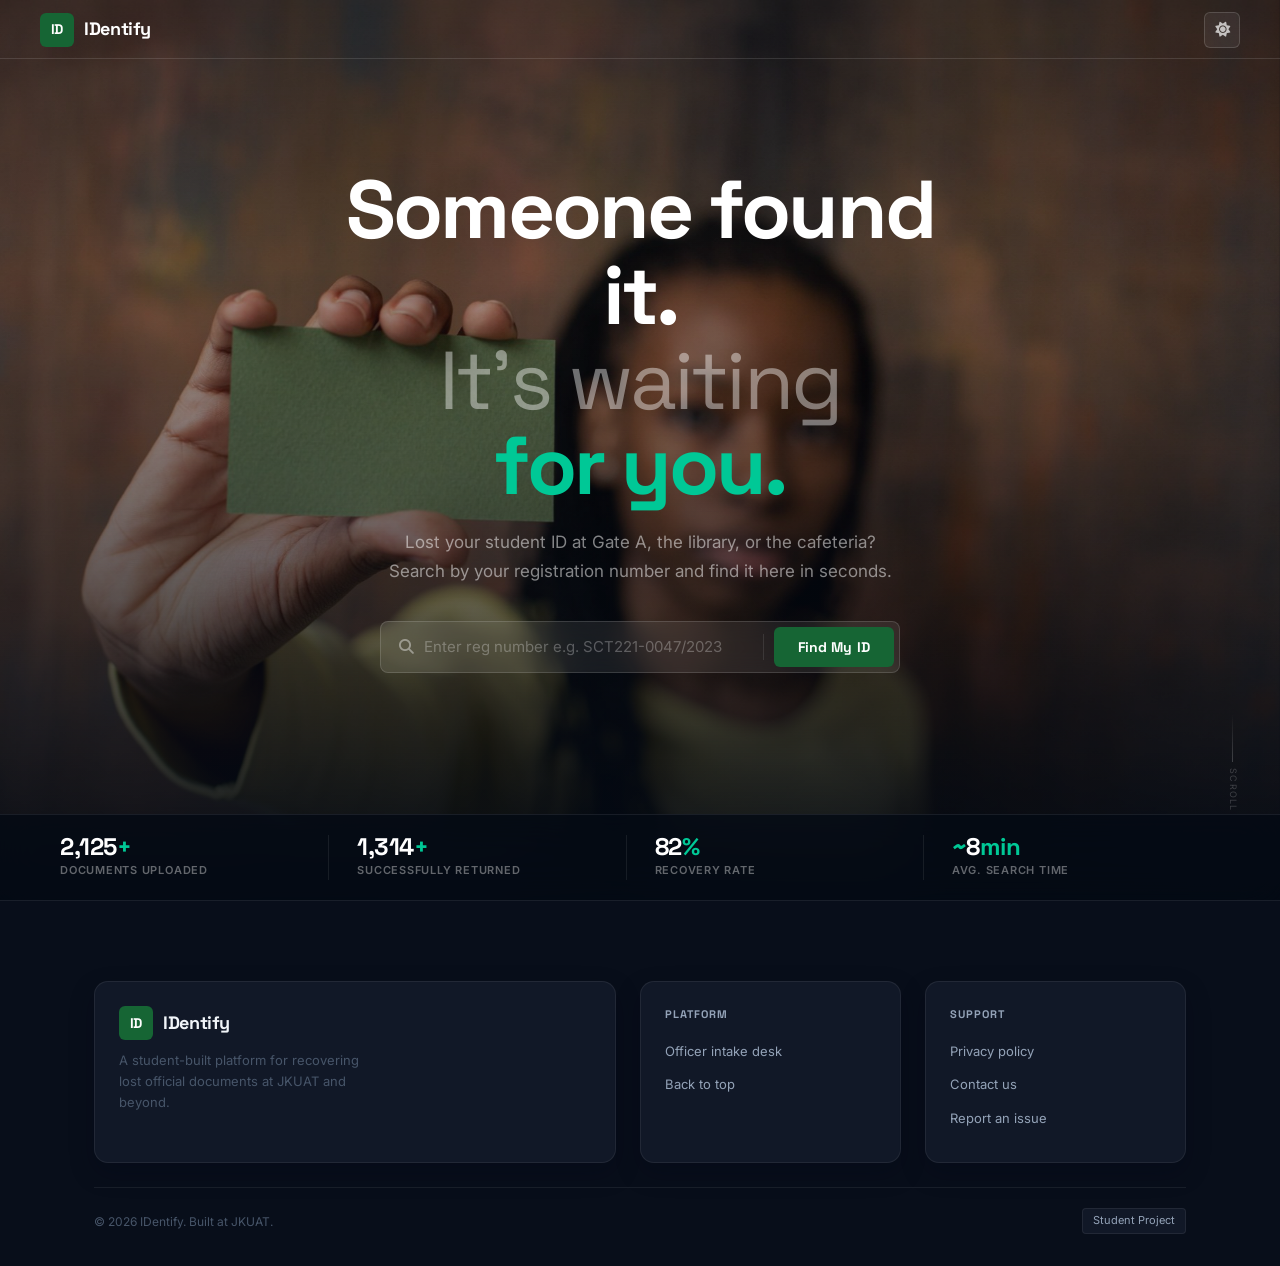
==== commit 24417aac: "Fix typo" ====
--- a/frontend/pages/index.html
+++ b/frontend/pages/index.html
@@ -1219,7 +1219,7 @@
         // Hit the real backend
         try {
           const response = await fetch(
-            "/IDentify2/backend/api/student/search-id.php?q=" +
+            "/IDentify/backend/api/student/search-id.php?q=" +
               encodeURIComponent(reg),
           );
           const result = await response.json();
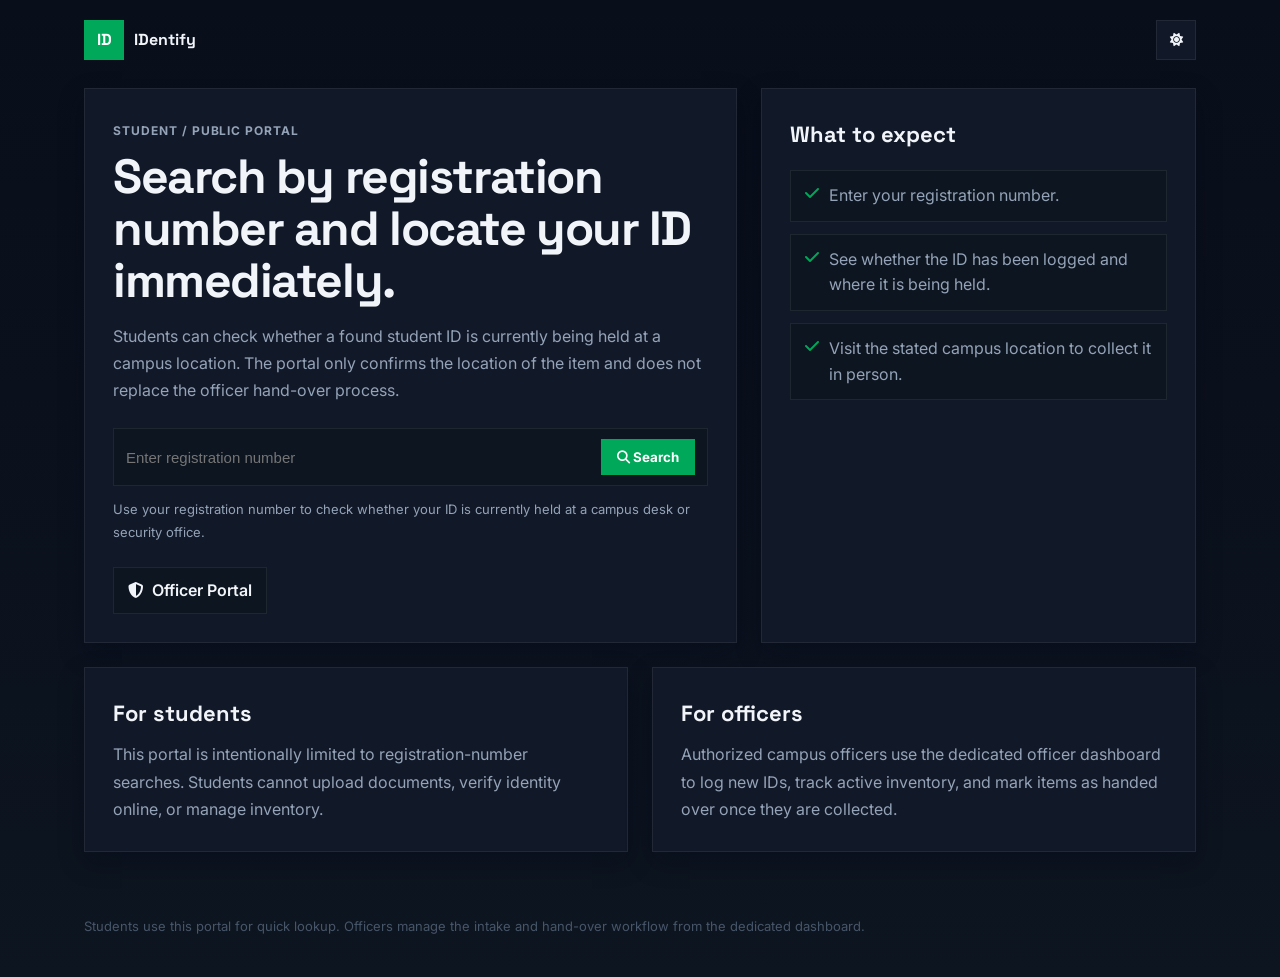
==== commit c896e989: "Add 404 page and officer login (Work ID + phone) with auth guard" ====
--- a/frontend/pages/index.html
+++ b/frontend/pages/index.html
@@ -1,1312 +1,161 @@
-<!doctype html>
+<!DOCTYPE html>
 <html lang="en" data-theme="dark">
-  <head>
-    <meta charset="UTF-8" />
-    <meta name="viewport" content="width=device-width, initial-scale=1.0" />
-    <title>IDentify - Lost Document Recovery</title>
-    <meta
-      name="description"
-      content="Recover your lost student ID, passport or official document in minutes."
-    />
-    <link rel="preconnect" href="https://fonts.googleapis.com" />
-    <link rel="preconnect" href="https://fonts.gstatic.com" crossorigin />
-    <link
-      href="https://fonts.googleapis.com/css2?family=Space+Grotesk:wght@300;400;500;600;700&family=Inter:wght@300;400;500;600&display=swap"
-      rel="stylesheet"
-    />
-    <link
-      rel="stylesheet"
-      href="https://cdnjs.cloudflare.com/ajax/libs/font-awesome/6.5.0/css/all.min.css"
-    />
-    <link rel="stylesheet" href="../css/main.css" />
-    <link rel="stylesheet" href="../css/components.css" />
-    <link rel="stylesheet" href="../css/pages.css" />
+<head>
+  <meta charset="UTF-8" />
+  <meta name="viewport" content="width=device-width, initial-scale=1.0" />
+  <title>IDentify - Student Search Portal</title>
+  <meta name="description" content="Students search for lost IDs by registration number and collect them from the correct campus location." />
+  <link rel="preconnect" href="https://fonts.googleapis.com" />
+  <link rel="preconnect" href="https://fonts.gstatic.com" crossorigin />
+  <link href="https://fonts.googleapis.com/css2?family=Space+Grotesk:wght@400;500;700&family=Inter:wght@400;500;600&display=swap" rel="stylesheet" />
+  <link rel="stylesheet" href="https://cdnjs.cloudflare.com/ajax/libs/font-awesome/6.5.0/css/all.min.css" />
+  <link rel="stylesheet" href="../css/main.css" />
+  <link rel="stylesheet" href="../css/components.css" />
+  <link rel="stylesheet" href="../css/pages.css" />
+</head>
+<body class="public-page">
+  <nav class="public-nav">
+    <a class="brand-block" href="#">
+      <span class="brand-mark">ID</span>
+      <span>IDentify</span>
+    </a>
+    <div class="nav-actions">
+      <button class="theme-toggle" id="themeToggle" aria-label="Toggle theme">
+        <i class="fa-solid fa-moon"></i>
+      </button>
+    </div>
+  </nav>
 
-    <style>
-      /* ══ GLOBAL RADIUS OVERRIDE - more square ══ */
-      :root {
-        --r-xs: 4px;
-        --r-sm: 6px;
-        --r-md: 8px;
-        --r-lg: 10px;
-        --r-xl: 14px;
-        --r-full: 6px; /* pills are now near-square too */
-      }
-
-      /* ══ NAVBAR WITH BOTTOM LINE ══ */
-      .navbar {
-        position: fixed;
-        top: 0;
-        left: 0;
-        right: 0;
-        z-index: 100;
-        padding: 0 40px;
-        height: 60px;
-        display: flex;
-        align-items: center;
-        justify-content: space-between;
-        background: transparent;
-        border-bottom: 1px solid transparent;
-        transition:
-          background 0.3s,
-          border-color 0.3s;
-      }
-      .navbar::after {
-        content: "";
-        position: absolute;
-        bottom: 0;
-        left: 0;
-        right: 0;
-        height: 1px;
-        background: rgba(255, 255, 255, 0.12);
-      }
-      .navbar.scrolled {
-        background: rgba(6, 12, 22, 0.9);
-        backdrop-filter: blur(20px);
-        -webkit-backdrop-filter: blur(20px);
-      }
-      [data-theme="light"] .navbar::after {
-        background: rgba(0, 0, 0, 0.1);
-      }
-      [data-theme="light"] .navbar.scrolled {
-        background: rgba(248, 250, 252, 0.92);
-      }
-
-      .nav-logo {
-        display: flex;
-        align-items: center;
-        gap: 10px;
-        font-family: var(--font-display);
-        font-weight: 700;
-        font-size: 18px;
-        color: #fff;
-        letter-spacing: -0.02em;
-      }
-      [data-theme="light"] .nav-logo {
-        color: var(--text-primary);
-      }
-      .nav-logo-icon {
-        width: 34px;
-        height: 34px;
-        background: var(--green-800);
-        border-radius: var(--r-sm);
-        display: flex;
-        align-items: center;
-        justify-content: center;
-        color: white;
-        font-size: 14px;
-        font-weight: 700;
-      }
-      .nav-links {
-        display: flex;
-        align-items: center;
-        gap: 4px;
-        list-style: none;
-      }
-      .nav-links a {
-        font-size: 14px;
-        font-weight: 500;
-        color: rgba(255, 255, 255, 0.65);
-        padding: 6px 14px;
-        border-radius: var(--r-sm);
-        transition:
-          color 0.2s,
-          background 0.2s;
-      }
-      .nav-links a:hover {
-        color: #fff;
-        background: rgba(255, 255, 255, 0.07);
-      }
-      [data-theme="light"] .nav-links a {
-        color: var(--text-secondary);
-      }
-      [data-theme="light"] .nav-links a:hover {
-        color: var(--text-primary);
-        background: var(--bg-secondary);
-      }
-
-      .nav-actions {
-        display: flex;
-        align-items: center;
-        gap: 10px;
-      }
-      .theme-toggle {
-        width: 36px;
-        height: 36px;
-        border-radius: var(--r-sm);
-        border: 1px solid rgba(255, 255, 255, 0.15);
-        background: rgba(255, 255, 255, 0.06);
-        color: rgba(255, 255, 255, 0.7);
-        display: flex;
-        align-items: center;
-        justify-content: center;
-        font-size: 15px;
-        cursor: pointer;
-        transition: all 0.2s;
-      }
-      .theme-toggle:hover {
-        border-color: var(--green-400);
-        color: #fff;
-      }
-      [data-theme="light"] .theme-toggle {
-        border-color: var(--border-strong);
-        background: var(--bg-card);
-        color: var(--text-secondary);
-      }
-      .btn-nav-cta {
-        display: inline-flex;
-        align-items: center;
-        gap: 7px;
-        padding: 8px 18px;
-        border-radius: var(--r-sm);
-        background: var(--green-800);
-        color: #fff;
-        font-size: 13px;
-        font-weight: 600;
-        font-family: var(--font-body);
-        border: none;
-        cursor: pointer;
-        transition: background 0.2s;
-        text-decoration: none;
-      }
-      .btn-nav-cta:hover {
-        background: var(--green-700);
-      }
-
-      /* ══ HERO ══ */
-      .hero {
-        min-height: 100vh;
-        position: relative;
-        display: flex;
-        align-items: center;
-        justify-content: center;
-        overflow: hidden;
-        padding-top: 60px;
-        background: #060c16;
-      }
-      .hero-photo {
-        position: absolute;
-        inset: 0;
-        background-image: url("../assets/images/hero.jpg");
-        background-size: cover;
-        background-position: center 28%;
-        transform: scale(1.04);
-        transition: transform 8s ease-out;
-        will-change: transform;
-      }
-      .hero-photo.loaded {
-        transform: scale(1);
-      }
-      .hero-overlay {
-        position: absolute;
-        inset: 0;
-        background: linear-gradient(
-          to bottom,
-          rgba(4, 10, 20, 0.5) 0%,
-          rgba(4, 10, 20, 0.3) 30%,
-          rgba(4, 10, 20, 0.65) 70%,
-          rgba(4, 10, 20, 1) 100%
-        );
-      }
-
-      /* CENTER aligned hero content */
-      .hero-content {
-        position: relative;
-        z-index: 3;
-        width: 100%;
-        max-width: 720px;
-        margin: 0 auto;
-        padding: 60px 24px 180px;
-        text-align: center;
-        display: flex;
-        flex-direction: column;
-        align-items: center;
-      }
-
-      .hero-title {
-        font-family: var(--font-display);
-        font-size: clamp(44px, 7vw, 82px);
-        font-weight: 700;
-        line-height: 1.04;
-        letter-spacing: -0.035em;
-        color: #fff;
-        margin-bottom: 20px;
-      }
-      .hero-title .t-dim {
-        color: rgba(255, 255, 255, 0.42);
-        font-weight: 400;
-        display: block;
-      }
-      .hero-title .t-accent {
-        display: block;
-        color: #00c896;
-      }
-
-      .hero-subtitle {
-        font-size: 17px;
-        color: rgba(255, 255, 255, 0.5);
-        max-width: 520px;
-        margin-bottom: 36px;
-        line-height: 1.65;
-        font-weight: 400;
-      }
-
-      /* Search - NO scan animation */
-      .search-widget {
-        background: rgba(255, 255, 255, 0.08);
-        border: 1px solid rgba(255, 255, 255, 0.14);
-        border-radius: var(--r-md);
-        padding: 5px 5px 5px 18px;
-        display: flex;
-        align-items: center;
-        gap: 10px;
-        width: 100%;
-        max-width: 520px;
-        backdrop-filter: blur(16px);
-        -webkit-backdrop-filter: blur(16px);
-        transition: border-color 0.2s;
-      }
-      .search-widget:focus-within {
-        border-color: rgba(0, 200, 150, 0.5);
-      }
-      .search-icon {
-        color: rgba(255, 255, 255, 0.4);
-        font-size: 15px;
-        flex-shrink: 0;
-      }
-      .search-input {
-        flex: 1;
-        border: none;
-        background: transparent;
-        font-family: var(--font-body);
-        font-size: 15px;
-        color: #fff;
-        outline: none;
-        padding: 10px 0;
-        min-width: 0;
-      }
-      .search-input::placeholder {
-        color: rgba(255, 255, 255, 0.28);
-      }
-      .search-divider {
-        width: 1px;
-        height: 26px;
-        background: rgba(255, 255, 255, 0.1);
-        flex-shrink: 0;
-      }
-      .search-btn {
-        background: var(--green-800);
-        color: #fff;
-        padding: 11px 24px;
-        border-radius: var(--r-sm);
-        font-weight: 700;
-        font-size: 14px;
-        font-family: var(--font-display);
-        border: none;
-        cursor: pointer;
-        transition: background 0.2s;
-        white-space: nowrap;
-        flex-shrink: 0;
-        letter-spacing: 0.01em;
-      }
-      .search-btn:hover {
-        background: var(--green-700);
-      }
-      .search-hint {
-        font-size: 13px;
-        color: rgba(255, 255, 255, 0.32);
-        margin-top: 12px;
-      }
-      .search-hint a {
-        color: rgba(0, 200, 150, 0.8);
-        font-weight: 600;
-      }
-      .search-hint a:hover {
-        color: #00c896;
-      }
-
-      /* Stats bar */
-      .hero-stats-bar {
-        position: absolute;
-        bottom: 0;
-        left: 0;
-        right: 0;
-        z-index: 4;
-        border-top: 1px solid rgba(255, 255, 255, 0.08);
-        background: rgba(4, 10, 20, 0.8);
-        backdrop-filter: blur(20px);
-        padding: 20px 40px;
-      }
-      .hero-stats-inner {
-        max-width: 1160px;
-        margin: 0 auto;
-        display: flex;
-        align-items: center;
-        flex-wrap: wrap;
-      }
-      .hero-stat {
-        flex: 1;
-        min-width: 100px;
-        padding: 0 28px;
-        border-right: 1px solid rgba(255, 255, 255, 0.08);
-      }
-      .hero-stat:first-child {
-        padding-left: 0;
-      }
-      .hero-stat:last-child {
-        border-right: none;
-      }
-      .hero-stat-num {
-        font-family: var(--font-display);
-        font-size: 24px;
-        font-weight: 700;
-        color: #fff;
-        letter-spacing: -0.02em;
-        line-height: 1;
-        margin-bottom: 3px;
-      }
-      .hero-stat-num .ac {
-        color: #00c896;
-      }
-      .hero-stat-label {
-        font-size: 11px;
-        color: rgba(255, 255, 255, 0.38);
-        font-weight: 600;
-        text-transform: uppercase;
-        letter-spacing: 0.07em;
-      }
-
-      /* Scroll hint */
-      .scroll-hint {
-        position: absolute;
-        bottom: 88px;
-        right: 40px;
-        z-index: 3;
-        display: flex;
-        flex-direction: column;
-        align-items: center;
-        gap: 6px;
-      }
-      .scroll-line {
-        width: 1px;
-        height: 48px;
-        background: linear-gradient(
-          to bottom,
-          transparent,
-          rgba(255, 255, 255, 0.2)
-        );
-        animation: scrollPulse 2s ease-in-out infinite;
-      }
-      @keyframes scrollPulse {
-        0%,
-        100% {
-          opacity: 0.3;
-        }
-        50% {
-          opacity: 0.8;
-        }
-      }
-      .scroll-label {
-        font-size: 9px;
-        color: rgba(255, 255, 255, 0.2);
-        text-transform: uppercase;
-        letter-spacing: 0.14em;
-        writing-mode: vertical-rl;
-      }
-
-      /* ══ FEATURES STRIP ══ */
-      .features-strip {
-        background: var(--bg-secondary);
-        border-top: 1px solid var(--border);
-        border-bottom: 1px solid var(--border);
-        padding: 4rem 0;
-      }
-      .features-grid {
-        display: grid;
-        grid-template-columns: repeat(5, 1fr);
-      }
-      .feature-item {
-        padding: 24px 20px;
-        text-align: center;
-        border-right: 1px solid var(--border);
-      }
-      .feature-item:last-child {
-        border-right: none;
-      }
-      .feature-item i {
-        font-size: 22px;
-        color: var(--green-400);
-        margin-bottom: 10px;
-        display: block;
-      }
-      .feature-label {
-        font-size: 11px;
-        font-weight: 700;
-        color: var(--text-secondary);
-        text-transform: uppercase;
-        letter-spacing: 0.07em;
-        margin-bottom: 4px;
-      }
-      .feature-desc {
-        font-size: 11px;
-        color: var(--text-muted);
-        line-height: 1.5;
-      }
-
-      /* ══ UPLOAD CTA ══ */
-      .upload-section {
-        background: var(--bg-primary);
-        padding: 5rem 0;
-      }
-      .upload-card {
-        background: var(--bg-card);
-        border: 1px solid var(--border);
-        border-radius: var(--r-xl);
-        padding: 48px;
-        display: grid;
-        grid-template-columns: 1fr 1fr;
-        gap: 56px;
-        align-items: center;
-        position: relative;
-        overflow: hidden;
-        box-shadow: var(--shadow-card);
-      }
-      .upload-card-content p {
-        color: var(--text-secondary);
-        font-size: 15px;
-        line-height: 1.7;
-        margin-bottom: 28px;
-      }
-      .upload-card-actions {
-        display: flex;
-        gap: 10px;
-        flex-wrap: wrap;
-      }
-      .btn-primary {
-        display: inline-flex;
-        align-items: center;
-        gap: 8px;
-        padding: 11px 22px;
-        background: var(--green-700);
-        color: #fff;
-        border-radius: var(--r-sm);
-        font-size: 14px;
-        font-weight: 600;
-        font-family: var(--font-body);
-        border: none;
-        cursor: pointer;
-        transition: background 0.2s;
-        text-decoration: none;
-        box-shadow: none;
-      }
-      .btn-primary:hover {
-        background: var(--green-600);
-      }
-      .btn-ghost {
-        display: inline-flex;
-        align-items: center;
-        gap: 8px;
-        padding: 11px 22px;
-        background: var(--bg-secondary);
-        color: var(--text-primary);
-        border-radius: var(--r-sm);
-        font-size: 14px;
-        font-weight: 600;
-        font-family: var(--font-body);
-        border: 1px solid var(--border-strong);
-        cursor: pointer;
-        transition: all 0.2s;
-        text-decoration: none;
-        box-shadow: none;
-      }
-      .btn-ghost:hover {
-        border-color: var(--green-400);
-        background: var(--bg-card);
-      }
-      .upload-dropzone {
-        border: 1.5px dashed var(--border-strong);
-        border-radius: var(--r-lg);
-        padding: 40px 24px;
-        text-align: center;
-        cursor: pointer;
-        background: var(--bg-secondary);
-        transition:
-          border-color 0.2s,
-          background 0.2s;
-      }
-      .upload-dropzone:hover {
-        border-color: var(--green-400);
-        background: var(--bg-card);
-      }
-      .upload-dropzone i {
-        font-size: 36px;
-        color: var(--green-400);
-        margin-bottom: 12px;
-        display: block;
-      }
-      .upload-dropzone h3 {
-        font-family: var(--font-display);
-        font-size: 15px;
-        font-weight: 600;
-        color: var(--text-primary);
-        margin-bottom: 6px;
-      }
-      .upload-dropzone p {
-        font-size: 13px;
-        color: var(--text-muted);
-        margin-bottom: 14px;
-      }
-      .file-types {
-        display: flex;
-        gap: 6px;
-        justify-content: center;
-        flex-wrap: wrap;
-      }
-      .file-type-tag {
-        padding: 2px 8px;
-        border-radius: var(--r-xs);
-        border: 1px solid var(--border);
-        font-size: 10px;
-        font-weight: 700;
-        color: var(--text-muted);
-        text-transform: uppercase;
-        letter-spacing: 0.05em;
-        background: var(--bg-card);
-      }
-
-      /* ══ SECTION LABELS ══ */
-      .section-eyebrow {
-        font-size: 11px;
-        font-weight: 700;
-        text-transform: uppercase;
-        letter-spacing: 0.1em;
-        color: var(--green-400);
-        margin-bottom: 12px;
-      }
-      .section-title {
-        font-family: var(--font-display);
-        font-size: clamp(26px, 4vw, 40px);
-        font-weight: 700;
-        letter-spacing: -0.025em;
-        color: var(--text-primary);
-        line-height: 1.15;
-        margin-bottom: 12px;
-      }
-      .section-subtitle {
-        font-size: 16px;
-        color: var(--text-secondary);
-        max-width: 480px;
-        line-height: 1.6;
-      }
-
-      /* ══ FOOTER ══ */
-      .footer {
-        background: var(--bg-primary);
-        border-top: 1px solid var(--border);
-        padding: 5rem 0 2rem;
-      }
-      .footer-inner {
-        display: grid;
-        grid-template-columns: 2fr 1fr 1fr;
-        gap: 24px;
-        margin-bottom: 24px;
-      }
-      .footer-brand,
-      .footer-col {
-        background: var(--bg-card);
-        border: 1px solid var(--border);
-        border-radius: var(--r-xl);
-        padding: 24px;
-        box-shadow: var(--shadow-card);
-      }
-      .footer-brand p {
-        font-size: 13px;
-        color: var(--text-muted);
-        margin-top: 10px;
-        max-width: 260px;
-        line-height: 1.6;
-      }
-      .footer-col h4 {
-        font-family: var(--font-display);
-        font-size: 11px;
-        font-weight: 700;
-        text-transform: uppercase;
-        letter-spacing: 0.09em;
-        color: var(--text-secondary);
-        margin-bottom: 14px;
-      }
-      .footer-col ul {
-        list-style: none;
-      }
-      .footer-col li {
-        margin-bottom: 8px;
-      }
-      .footer-col a {
-        font-size: 13px;
-        color: var(--text-secondary);
-        transition: color 0.2s;
-      }
-      .footer-col a:hover {
-        color: var(--green-400);
-      }
-      .footer-bottom {
-        border-top: 1px solid var(--border);
-        padding-top: 20px;
-        display: flex;
-        justify-content: space-between;
-        align-items: center;
-        flex-wrap: wrap;
-        gap: 10px;
-      }
-      .footer-bottom p {
-        font-size: 12px;
-        color: var(--text-muted);
-      }
-      .footer-badge {
-        font-size: 11px;
-        padding: 3px 10px;
-        border-radius: var(--r-xs);
-        border: 1px solid var(--border);
-        color: var(--text-secondary);
-        background: var(--bg-card);
-      }
-
-      /* ══ MODAL ══ */
-      .modal-overlay {
-        position: fixed;
-        inset: 0;
-        background: rgba(0, 0, 0, 0.55);
-        backdrop-filter: blur(8px);
-        z-index: 200;
-        display: flex;
-        align-items: center;
-        justify-content: center;
-        padding: 24px;
-        opacity: 0;
-        visibility: hidden;
-        transition: all 0.2s;
-      }
-      .modal-overlay.active {
-        opacity: 1;
-        visibility: visible;
-      }
-      .modal {
-        background: var(--bg-card);
-        border: 1px solid var(--border-strong);
-        border-radius: var(--r-xl);
-        width: 100%;
-        max-width: 500px;
-        transform: translateY(14px);
-        transition: transform 0.2s;
-      }
-      .modal-overlay.active .modal {
-        transform: translateY(0);
-      }
-      .modal-header {
-        padding: 20px 24px;
-        border-bottom: 1px solid var(--border);
-        display: flex;
-        align-items: center;
-        justify-content: space-between;
-      }
-      .modal-title {
-        font-family: var(--font-display);
-        font-size: 16px;
-        font-weight: 600;
-        color: var(--text-primary);
-      }
-      .modal-close {
-        width: 30px;
-        height: 30px;
-        border-radius: var(--r-xs);
-        display: flex;
-        align-items: center;
-        justify-content: center;
-        color: var(--text-muted);
-        font-size: 16px;
-        cursor: pointer;
-        background: var(--bg-secondary);
-        border: 1px solid var(--border);
-        transition: all 0.2s;
-      }
-      .modal-close:hover {
-        color: var(--text-primary);
-      }
-      .modal-body {
-        padding: 24px;
-      }
-      .result-card {
-        border: 1px solid var(--border);
-        border-radius: var(--r-md);
-        padding: 18px;
-        background: var(--bg-secondary);
-      }
-      .result-card-header {
-        display: flex;
-        align-items: center;
-        gap: 10px;
-        margin-bottom: 14px;
-      }
-      .result-avatar {
-        width: 44px;
-        height: 44px;
-        border-radius: var(--r-sm);
-        background: var(--green-800);
-        display: flex;
-        align-items: center;
-        justify-content: center;
-        font-size: 16px;
-        color: #fff;
-        font-weight: 700;
-        position: relative;
-        overflow: hidden;
-      }
-      .blur-overlay {
-        position: absolute;
-        inset: 0;
-        background: rgba(10, 92, 54, 0.65);
-        backdrop-filter: blur(5px);
-        display: flex;
-        align-items: center;
-        justify-content: center;
-        font-size: 14px;
-      }
-      .result-info {
-        flex: 1;
-      }
-      .result-name {
-        font-size: 14px;
-        font-weight: 600;
-        color: var(--text-primary);
-        margin-bottom: 2px;
-        filter: blur(5px);
-        user-select: none;
-      }
-      .result-reg {
-        font-size: 11px;
-        color: var(--text-muted);
-        font-family: monospace;
-      }
-      .result-badge {
-        font-size: 10px;
-        font-weight: 700;
-        padding: 2px 8px;
-        border-radius: var(--r-xs);
-        background: rgba(0, 200, 150, 0.1);
-        color: var(--green-400);
-        border: 1px solid rgba(0, 200, 150, 0.2);
-      }
-      .result-details {
-        display: grid;
-        grid-template-columns: 1fr 1fr;
-        gap: 8px;
-        margin-bottom: 14px;
-      }
-      .result-detail-label {
-        font-size: 10px;
-        color: var(--text-muted);
-        text-transform: uppercase;
-        letter-spacing: 0.07em;
-        margin-bottom: 2px;
-      }
-      .result-detail-value {
-        font-size: 12px;
-        color: var(--text-secondary);
-        font-weight: 500;
-      }
-      .divider {
-        height: 1px;
-        background: var(--border);
-        margin: 14px 0;
-      }
-      .verify-prompt {
-        background: rgba(0, 200, 150, 0.06);
-        border: 1px solid rgba(0, 200, 150, 0.18);
-        border-radius: var(--r-md);
-        padding: 14px;
-        text-align: center;
-      }
-      .verify-prompt p {
-        font-size: 12px;
-        color: var(--text-secondary);
-        margin-bottom: 10px;
-      }
-      .alert-info {
-        background: rgba(0, 200, 150, 0.07);
-        border: 1px solid rgba(0, 200, 150, 0.18);
-        border-radius: var(--r-sm);
-        padding: 10px 12px;
-        font-size: 12px;
-        color: var(--green-400);
-        display: flex;
-        gap: 8px;
-        margin-bottom: 14px;
-      }
-
-      /* ══ TOAST ══ */
-      .toast {
-        position: fixed;
-        bottom: 20px;
-        right: 20px;
-        z-index: 300;
-        background: var(--bg-card);
-        border: 1px solid var(--border-strong);
-        border-radius: var(--r-md);
-        padding: 12px 16px;
-        display: flex;
-        align-items: center;
-        gap: 8px;
-        font-size: 13px;
-        font-weight: 500;
-        color: var(--text-primary);
-        transform: translateY(70px);
-        opacity: 0;
-        transition: all 0.3s cubic-bezier(0.4, 0, 0.2, 1);
-        max-width: 280px;
-      }
-      .toast.show {
-        transform: translateY(0);
-        opacity: 1;
-      }
-
-      /* ══ MOBILE ══ */
-      .hamburger {
-        display: none;
-        flex-direction: column;
-        gap: 5px;
-        width: 26px;
-        cursor: pointer;
-      }
-      .hamburger span {
-        display: block;
-        height: 2px;
-        background: rgba(255, 255, 255, 0.7);
-        border-radius: 1px;
-      }
-      .mobile-menu {
-        position: fixed;
-        inset: 0;
-        background: var(--bg-primary);
-        z-index: 90;
-        display: flex;
-        flex-direction: column;
-        align-items: center;
-        justify-content: center;
-        gap: 28px;
-        transform: translateX(100%);
-        transition: transform 0.3s;
-      }
-      .mobile-menu.open {
-        transform: translateX(0);
-      }
-      .mobile-menu a {
-        font-family: var(--font-display);
-        font-size: 26px;
-        font-weight: 600;
-        color: var(--text-primary);
-      }
-
-      @media (max-width: 860px) {
-        .nav-links {
-          display: none;
-        }
-        .hamburger {
-          display: flex;
-        }
-        .lattice-slide {
-          grid-template-columns: 1fr;
-        }
-        .slide-visual {
-          display: none;
-        }
-        .lattice-tabs {
-          max-width: 100%;
-        }
-        .features-grid {
-          grid-template-columns: repeat(3, 1fr);
-        }
-        .upload-card {
-          grid-template-columns: 1fr;
-          padding: 32px 24px;
-          gap: 28px;
-        }
-        .footer-inner {
-          grid-template-columns: 1fr 1fr;
-        }
-        .footer-inner .footer-brand {
-          grid-column: 1/-1;
-        }
-      }
-      @media (max-width: 600px) {
-        .hero-title {
-          font-size: 38px;
-        }
-        .search-widget {
-          flex-wrap: wrap;
-          padding: 10px;
-        }
-        .search-divider {
-          display: none;
-        }
-        .search-btn {
-          width: 100%;
-          border-radius: var(--r-sm);
-          padding: 12px;
-          justify-content: center;
-        }
-        .hero-stats-inner {
-          flex-wrap: wrap;
-        }
-        .hero-stat {
-          min-width: 45%;
-          padding: 12px 16px;
-        }
-        .lattice-slide {
-          padding: 24px 20px;
-        }
-        .lattice-footer {
-          padding: 14px 20px 20px;
-        }
-        .features-grid {
-          grid-template-columns: 1fr 1fr;
-        }
-        .feature-item {
-          border-right: none;
-          border-bottom: 1px solid rgba(255, 255, 255, 0.07);
-        }
-        .scroll-hint {
-          display: none;
-        }
-        .footer-inner {
-          grid-template-columns: 1fr;
-        }
-      }
-    </style>
-  </head>
-
-  <body>
-    <!-- NAVBAR -->
-    <nav class="navbar" id="navbar">
-      <div class="nav-logo">
-        <div class="nav-logo-icon">ID</div>
-        IDentify
-      </div>
-      <div class="nav-actions">
-        <button class="theme-toggle" id="themeToggle" aria-label="Toggle theme">
-          <i class="fa-solid fa-moon"></i>
-        </button>
-      </div>
-    </nav>
-
-    <!-- HERO -->
-    <section class="hero" id="home">
-      <div class="hero-photo" id="heroBg"></div>
-      <div class="hero-overlay"></div>
-
-      <div class="hero-content">
-        <h1 class="hero-title">
-          Someone found it.<br />
-          <span class="t-dim">It's waiting</span>
-          <span class="t-accent">for you.</span>
-        </h1>
-        <p class="hero-subtitle">
-          Lost your student ID at Gate A, the library, or the cafeteria? Search
-          by your registration number and find it here in seconds.
-        </p>
+  <main class="public-shell">
+    <section class="public-hero">
+      <div class="public-card">
+        <p class="eyebrow">Student / Public Portal</p>
+        <h1>Search by registration number and locate your ID immediately.</h1>
+        <p>Students can check whether a found student ID is currently being held at a campus location. The portal only confirms the location of the item and does not replace the officer hand-over process.</p>
 
         <div class="search-widget">
-          <span class="search-icon"
-            ><i class="fa-solid fa-magnifying-glass"></i
-          ></span>
-          <input
-            type="text"
-            class="search-input"
-            id="mainSearchInput"
-            placeholder="Enter reg number e.g. SCT221-0047/2023"
-            autocomplete="off"
-            spellcheck="false"
-          />
-          <div class="search-divider"></div>
-          <button class="search-btn" onclick="handleSearch()">
-            Find My ID
-          </button>
+          <input id="mainSearchInput" type="text" placeholder="Enter registration number" autocomplete="off" />
+          <button type="button" id="searchButton"><i class="fa-solid fa-magnifying-glass"></i> Search</button>
+        </div>
+        <p class="public-helper">Use your registration number to check whether your ID is currently held at a campus desk or security office.</p>
+
+        <div class="public-link-row">
+         <a href="officer-login.html"><i class="fa-solid fa-shield-halved"></i> Officer Portal</a>
         </div>
       </div>
 
-      <div class="scroll-hint">
-        <div class="scroll-line"></div>
-        <span class="scroll-label">Scroll</span>
-      </div>
-
-      <div class="hero-stats-bar">
-        <div class="hero-stats-inner">
-          <div class="hero-stat">
-            <div class="hero-stat-num">
-              <span class="countup" data-target="2841" id="s1">0</span
-              ><span class="ac">+</span>
-            </div>
-            <div class="hero-stat-label">Documents uploaded</div>
-          </div>
-          <div class="hero-stat">
-            <div class="hero-stat-num">
-              <span class="countup" data-target="1934" id="s2">0</span
-              ><span class="ac">+</span>
-            </div>
-            <div class="hero-stat-label">Successfully returned</div>
-          </div>
-          <div class="hero-stat">
-            <div class="hero-stat-num">
-              <span class="countup" data-target="94" id="s3">0</span
-              ><span class="ac">%</span>
-            </div>
-            <div class="hero-stat-label">Recovery rate</div>
-          </div>
-          <div class="hero-stat">
-            <div class="hero-stat-num">
-              <span class="ac">~</span>8<span class="ac">min</span>
-            </div>
-            <div class="hero-stat-label">Avg. search time</div>
-          </div>
-        </div>
+      <div class="public-panel">
+        <h2>What to expect</h2>
+        <ul class="public-list">
+          <li><i class="fa-solid fa-check"></i><span>Enter your registration number.</span></li>
+          <li><i class="fa-solid fa-check"></i><span>See whether the ID has been logged and where it is being held.</span></li>
+          <li><i class="fa-solid fa-check"></i><span>Visit the stated campus location to collect it in person.</span></li>
+        </ul>
       </div>
     </section>
 
-    <!-- FEATURES -->
-    <!-- <div class="features-strip">
-    <div class="container">
-      <div class="features-grid">
-        <div class="feature-item"><i class="fa-solid fa-bolt"></i><div class="feature-label">Instant Search</div><div class="feature-desc">Live database results in milliseconds</div></div>
-        <div class="feature-item"><i class="fa-solid fa-mobile-screen"></i><div class="feature-label">Mobile First</div><div class="feature-desc">Built for your phone, any connection</div></div>
-         <div class="feature-item"><i class="fa-solid fa-folder-open"></i><div class="feature-label">All Doc Types</div><div class="feature-desc">IDs, passports, library cards and more</div></div> -->
-    <!-- <div class="feature-item"><i class="fa-solid fa-clock"></i><div class="feature-label">24/7 Available</div><div class="feature-desc">Search and upload any time, any day</div></div>
-      </div>
+    <section class="public-grid">
+      <article class="public-panel">
+        <h2>For students</h2>
+        <p>This portal is intentionally limited to registration-number searches. Students cannot upload documents, verify identity online, or manage inventory.</p>
+      </article>
+      <article class="public-panel">
+        <h2>For officers</h2>
+        <p>Authorized campus officers use the dedicated officer dashboard to log new IDs, track active inventory, and mark items as handed over once they are collected.</p>
+      </article>
+    </section>
+  </main>
+
+  <footer class="public-footer">
+    <p>Students use this portal for quick lookup. Officers manage the intake and hand-over workflow from the dedicated dashboard.</p>
+  </footer>
+
+  <div class="modal-overlay" id="searchModal">
+    <div class="modal-card">
+      <h3>Search result</h3>
+      <div id="modalBody"></div>
     </div>
-  </div> -->
+  </div>
 
-    <!-- FOOTER -->
-    <footer class="footer">
-      <div class="container">
-        <div class="footer-inner">
-          <div class="footer-brand">
-            <div class="nav-logo" style="color: var(--text-primary)">
-              <div class="nav-logo-icon">ID</div>
-              IDentify
-            </div>
-            <p>
-              A student-built platform for recovering lost official documents at
-              JKUAT and beyond.
-            </p>
-          </div>
-          <div class="footer-col">
-            <h4>Platform</h4>
-            <ul>
-              <li><a href="officer.html">Officer intake desk</a></li>
-              <li><a href="#home">Back to top</a></li>
-            </ul>
-          </div>
-          <div class="footer-col">
-            <h4>Support</h4>
-            <ul>
-              <li><a href="#">Privacy policy</a></li>
-              <li><a href="#">Contact us</a></li>
-              <li><a href="#">Report an issue</a></li>
-            </ul>
-          </div>
-        </div>
-        <div class="footer-bottom">
-          <p>&copy; 2026 IDentify. Built at JKUAT.</p>
-          <span class="footer-badge">Student Project</span>
-        </div>
-      </div>
-    </footer>
+  <div class="toast" id="toast">
+    <span id="toastIcon"></span>
+    <span id="toastMsg"></span>
+  </div>
 
-    <!-- MODAL -->
-    <div class="modal-overlay" id="searchModal">
-      <div class="modal">
-        <div class="modal-header">
-          <h2 class="modal-title">Search Results</h2>
-          <button class="modal-close" onclick="closeModal()">
-            <i class="fa-solid fa-xmark"></i>
-          </button>
-        </div>
-        <div class="modal-body" id="modalBody"></div>
-      </div>
-    </div>
+  <script src="../js/api.js"></script>
+  <script>
+    const html = document.documentElement;
+    const savedTheme = localStorage.getItem('identify-theme') || 'dark';
+    html.setAttribute('data-theme', savedTheme);
+    const themeButton = document.getElementById('themeToggle');
+    themeButton.innerHTML = savedTheme === 'dark' ? '<i class="fa-solid fa-sun"></i>' : '<i class="fa-solid fa-moon"></i>';
+    themeButton.addEventListener('click', () => {
+      const nextTheme = html.getAttribute('data-theme') === 'dark' ? 'light' : 'dark';
+      html.setAttribute('data-theme', nextTheme);
+      localStorage.setItem('identify-theme', nextTheme);
+      themeButton.innerHTML = nextTheme === 'dark' ? '<i class="fa-solid fa-sun"></i>' : '<i class="fa-solid fa-moon"></i>';
+    });
 
-    <!-- TOAST -->
-    <div class="toast" id="toast">
-      <span id="toastIcon"></span>
-      <span id="toastMsg"></span>
-    </div>
+    const records = [
+      { regNumber: 'SCT221-0047/2023', name: 'John Doe Karuri', location: 'Main Gate Security Office' },
+      { regNumber: 'ENG2023-014', name: 'Grace Akinyi', location: 'Admin Block Front Desk' },
+      { regNumber: 'EDU2109-009', name: 'Martin Otieno', location: 'Library Desk' }
+    ];
 
-    <script>
-      /* ── THEME ── */
-      const html = document.documentElement;
-      const saved = localStorage.getItem("identify-theme") || "dark";
-      html.setAttribute("data-theme", saved);
-      const themeBtn = document.getElementById("themeToggle");
-      themeBtn.innerHTML =
-        saved === "dark"
-          ? '<i class="fa-solid fa-sun"></i>'
-          : '<i class="fa-solid fa-moon"></i>';
-      themeBtn.addEventListener("click", () => {
-        const next =
-          html.getAttribute("data-theme") === "dark" ? "light" : "dark";
-        html.setAttribute("data-theme", next);
-        localStorage.setItem("identify-theme", next);
-        themeBtn.innerHTML =
-          next === "dark"
-            ? '<i class="fa-solid fa-sun"></i>'
-            : '<i class="fa-solid fa-moon"></i>';
-      });
+    function handleSearch() {
+      const regNumber = document.getElementById('mainSearchInput').value.trim();
+      if (!regNumber) {
+        showToast('<i class="fa-solid fa-triangle-exclamation"></i>', 'Enter a registration number to continue.');
+        return;
+      }
+      openModal(regNumber);
+    }
 
-      /* ── HERO PHOTO ── */
-      const heroBg = document.getElementById("heroBg");
-      const img = new Image();
-      img.onload = () => heroBg.classList.add("loaded");
-      img.src = "../assets/images/hero.jpg";
+    function openModal(regNumber) {
+      const match = records.find(item => item.regNumber.toLowerCase() === regNumber.toLowerCase());
+      const body = document.getElementById('modalBody');
+      const overlay = document.getElementById('searchModal');
 
-      /* ── NAVBAR ── */
-      const navbar = document.getElementById("navbar");
-      window.addEventListener("scroll", () => {
-        navbar.classList.toggle("scrolled", window.scrollY > 60);
-      });
+      body.innerHTML = '<p style="color: var(--text-secondary)">Checking the active inventory for this registration number…</p>';
+      overlay.classList.add('active');
 
-      /* ── SEARCH ── */
-      document
-        .getElementById("mainSearchInput")
-        .addEventListener("keydown", (e) => {
-          if (e.key === "Enter") handleSearch();
-        });
-      function handleSearch() {
-        const q = document.getElementById("mainSearchInput").value.trim();
-        if (!q) {
-          showToast(
-            '<i class="fa-solid fa-triangle-exclamation"></i>',
-            "Enter your registration number first.",
-          );
-          return;
+      setTimeout(() => {
+        if (match) {
+          body.innerHTML = `
+            <div class="result-pill"><i class="fa-solid fa-circle-check"></i> Found in active inventory</div>
+            <p style="margin-top: 14px;"><strong>${match.name}</strong></p>
+            <p>Your student ID was found and is currently being held at <strong>${match.location}</strong>.</p>
+            <p style="margin-top: 10px; color: var(--text-secondary);">Please visit the location above with your registration number for collection.</p>
+          `;
+        } else {
+          body.innerHTML = `
+            <div class="result-pill"><i class="fa-solid fa-circle-info"></i> No match found</div>
+            <p style="margin-top: 14px;">No matching student ID is currently listed for <strong>${regNumber}</strong>.</p>
+            <p>If you believe your ID was handed in, please visit the <strong>Main Gate Security Office</strong> for assistance.</p>
+          `;
         }
-        openModal(q);
-      }
+      }, 650);
+    }
 
-      /* ── MODAL ── */
-      function handleSearch() {
-        const q = document.getElementById("mainSearchInput").value.trim();
-        if (!q) {
-          showToast(
-            '<i class="fa-solid fa-triangle-exclamation"></i>',
-            "Enter your registration number first.",
-          );
-          return;
-        }
-        openModal(q);
-      }
+    function closeModal() {
+      document.getElementById('searchModal').classList.remove('active');
+    }
 
-      async function openModal(reg) {
-        const overlay = document.getElementById("searchModal");
-        const body = document.getElementById("modalBody");
+    document.getElementById('searchButton').addEventListener('click', handleSearch);
+    document.getElementById('mainSearchInput').addEventListener('keydown', (event) => {
+      if (event.key === 'Enter') handleSearch();
+    });
+    document.getElementById('searchModal').addEventListener('click', (event) => {
+      if (event.target.id === 'searchModal') closeModal();
+    });
 
-        // Show spinner
-        body.innerHTML = `
-        <div style="text-align:center;padding:28px 0">
-            <div style="width:40px;height:40px;border:3px solid var(--green-400);border-top-color:transparent;border-radius:50%;animation:spin .8s linear infinite;margin:0 auto 14px"></div>
-            <p style="color:var(--text-muted);font-size:13px">Searching for <strong style="color:var(--text-primary)">${reg}</strong></p>
-        </div>
-        <style>@keyframes spin{to{transform:rotate(360deg)}}</style>`;
-        overlay.classList.add("active");
-
-        // Hit the real backend
-        try {
-          const response = await fetch(
-            "/IDentify/backend/api/student/search-id.php?q=" +
-              encodeURIComponent(reg),
-          );
-          const result = await response.json();
-
-          if (!result.success || result.data.length === 0) {
-            body.innerHTML = `
-                <div style="text-align:center;padding:28px 0">
-                    <i class="fa-solid fa-circle-xmark" style="font-size:36px;color:var(--text-muted);margin-bottom:12px;display:block"></i>
-                    <p style="color:var(--text-primary);font-weight:600;margin-bottom:6px">No record found</p>
-                    <p style="color:var(--text-muted);font-size:13px">No ID matching <strong>${reg}</strong> is currently in custody.<br>Check back later or visit the nearest gate.</p>
-                </div>`;
-            return;
-          }
-
-          const item = result.data[0];
-          body.innerHTML = `
-            <div class="alert-info"><i class="fa-solid fa-circle-check"></i><span>Document found matching <strong>${reg}</strong></span></div>
-            <div class="result-card">
-                <div class="result-card-header">
-                    <div class="result-avatar">
-                        <i class="fa-solid fa-id-card"></i>
-                        <div class="blur-overlay"><i class="fa-solid fa-lock"></i></div>
-                    </div>
-                    <div class="result-info">
-                        <div class="result-name">${item.full_name}</div>
-                        <div class="result-reg">${item.reg_number}</div>
-                    </div>
-                    <span class="result-badge">Found</span>
-                </div>
-                <div class="result-details">
-                    <div><div class="result-detail-label">College</div><div class="result-detail-value">${item.college}</div></div>
-                    <div><div class="result-detail-label">Found at</div><div class="result-detail-value">${item.gate}</div></div>
-                    <div><div class="result-detail-label">Date logged</div><div class="result-detail-value">${new Date(item.date_logged).toLocaleString("en-KE", { dateStyle: "medium", timeStyle: "short" })}</div></div>
-                    <div><div class="result-detail-label">Status</div><div class="result-detail-value" style="color:var(--green-400);font-weight:700">Available</div></div>
-                </div>
-                <div class="divider"></div>
-                <div class="verify-prompt">
-                    <p>Go to ${item.gate} to collect your ID. The officer will verify your identity before handing it over.</p>
-                </div>
-            </div>
-            <p style="font-size:11px;color:var(--text-muted);text-align:center;margin-top:12px">
-                Not yours? <a href="officer.html" style="color:var(--green-400)">Report a found document</a>
-            </p>`;
-        } catch (err) {
-          body.innerHTML = `
-            <div style="text-align:center;padding:28px 0">
-                <p style="color:var(--text-muted);font-size:13px">Something went wrong. Try again.</p>
-            </div>`;
-        }
-      }
-      function closeModal() {
-        document.getElementById("searchModal").classList.remove("active");
-      }
-      document.getElementById("searchModal").addEventListener("click", (e) => {
-        if (e.target.id === "searchModal") closeModal();
-      });
-
-      /* ── COUNT-UP ── */
-      function animateCount(el, target, dur = 1800) {
-        const start = performance.now();
-        const tick = (now) => {
-          const p = Math.min((now - start) / dur, 1);
-          const eased = 1 - Math.pow(1 - p, 3);
-          el.textContent = Math.floor(eased * target).toLocaleString();
-          if (p < 1) requestAnimationFrame(tick);
-          else el.textContent = target.toLocaleString();
-        };
-        requestAnimationFrame(tick);
-      }
-      let counted = false;
-      setTimeout(() => {
-        if (!counted) {
-          counted = true;
-          animateCount(document.getElementById("s1"), 2841);
-          animateCount(document.getElementById("s2"), 1934, 2100);
-          animateCount(document.getElementById("s3"), 94, 1300);
-        }
-      }, 700);
-
-      /* ── TOAST ── */
-      function showToast(icon, msg) {
-        const t = document.getElementById("toast");
-        document.getElementById("toastIcon").innerHTML = icon;
-        document.getElementById("toastMsg").textContent = msg;
-        t.classList.add("show");
-        setTimeout(() => t.classList.remove("show"), 3200);
-      }
-    </script>
-  </body>
+    function showToast(icon, msg) {
+      const toast = document.getElementById('toast');
+      document.getElementById('toastIcon').innerHTML = icon;
+      document.getElementById('toastMsg').textContent = msg;
+      toast.classList.add('show');
+      setTimeout(() => toast.classList.remove('show'), 2800);
+    }
+  </script>
+</body>
 </html>
--- a/frontend/css/pages.css
+++ b/frontend/css/pages.css
@@ -4,537 +4,6 @@
  */
 
 /* ── OFFICER PORTAL OVERRIDES ── */
-.officer-page {
-  min-height: 100vh;
-  background: var(--bg-primary);
-  color: var(--text-primary);
-}
-.officer-shell {
-  display: grid;
-  grid-template-columns: 280px minmax(0, 1fr);
-  min-height: 100vh;
-  gap: 24px;
-  padding: 24px;
-}
-.officer-sidebar {
-  background: var(--bg-card);
-  border: 1px solid var(--border-color);
-  border-radius: 24px;
-  padding: 24px 18px;
-  display: flex;
-  flex-direction: column;
-  gap: 24px;
-  box-shadow: 0 10px 30px rgba(0,0,0,0.03);
-}
-.sidebar-section {
-  display: grid;
-  gap: 10px;
-}
-.sidebar-label {
-  font-size: 11px;
-  font-weight: 700;
-  letter-spacing: 0.16em;
-  text-transform: uppercase;
-  color: var(--text-muted);
-  padding: 0 8px;
-}
-.brand-block {
-  display: flex;
-  align-items: center;
-  gap: 12px;
-  font-family: var(--font-display);
-  font-size: 20px;
-  font-weight: 800;
-  letter-spacing: -0.03em;
-  color: var(--text-primary);
-  padding: 6px 8px 12px;
-}
-.brand-mark {
-  width: 46px;
-  height: 46px;
-  display: grid;
-  place-items: center;
-  border-radius: 16px;
-  background: linear-gradient(135deg, #0e4b33 0%, #00a859 100%);
-  color: white;
-  box-shadow: 0 10px 24px rgba(0, 168, 89, 0.18);
-}
-.officer-nav {
-  display: grid;
-  gap: 8px;
-}
-.officer-nav a {
-  display: flex;
-  align-items: center;
-  gap: 12px;
-  padding: 12px 14px;
-  border-radius: 999px;
-  color: var(--text-secondary);
-  font-weight: 600;
-  transition: all 0.2s ease;
-}
-.officer-nav a:hover,
-.officer-nav a.active {
-  background: rgba(0, 168, 89, 0.1);
-  color: #00a859;
-}
-.sidebar-card {
-  padding: 14px;
-  border-radius: 18px;
-  background: var(--bg-secondary);
-  border: 1px solid var(--border-color);
-  display: grid;
-  gap: 4px;
-}
-.sidebar-card p {
-  font-size: 12px;
-  color: var(--text-muted);
-  text-transform: uppercase;
-  letter-spacing: 0.08em;
-}
-.sidebar-card strong {
-  font-size: 13px;
-  color: var(--text-primary);
-  line-height: 1.5;
-}
-.officer-main {
-  display: grid;
-  gap: 24px;
-}
-.officer-topbar {
-  display: flex;
-  justify-content: space-between;
-  align-items: flex-start;
-  gap: 24px;
-  padding: 28px;
-  background: var(--bg-card);
-  border: 1px solid var(--border-color);
-  border-radius: 24px;
-  box-shadow: 0 10px 30px rgba(0,0,0,0.03);
-}
-.eyebrow {
-  text-transform: uppercase;
-  letter-spacing: 0.16em;
-  font-size: 12px;
-  color: var(--text-muted);
-  margin-bottom: 10px;
-}
-.officer-topbar h1 {
-  font-family: var(--font-display);
-  font-size: clamp(30px, 3.4vw, 42px);
-  line-height: 1.04;
-  margin-bottom: 8px;
-}
-.officer-topbar p {
-  color: var(--text-secondary);
-  max-width: 720px;
-}
-.metrics-row {
-  display: grid;
-  grid-template-columns: repeat(3, minmax(0, 1fr));
-  gap: 18px;
-}
-.metric-card {
-  padding: 22px 24px;
-  border-radius: 24px;
-  background: var(--bg-card);
-  border: 1px solid var(--border-color);
-  box-shadow: 0 10px 30px rgba(0,0,0,0.03);
-  display: grid;
-  gap: 10px;
-}
-.metric-card-featured {
-  background: linear-gradient(135deg, #0e4b33 0%, #00a859 100%);
-  color: white;
-  border-color: transparent;
-}
-.metric-top {
-  display: flex;
-  justify-content: space-between;
-  align-items: center;
-  gap: 12px;
-}
-.metric-label {
-  text-transform: uppercase;
-  letter-spacing: 0.12em;
-  font-size: 11px;
-  font-weight: 700;
-  color: var(--text-muted);
-}
-.metric-card-featured .metric-label,
-.metric-card-featured .metric-note {
-  color: rgba(255,255,255,0.8);
-}
-.metric-badge {
-  display: inline-flex;
-  align-items: center;
-  padding: 5px 10px;
-  border-radius: 999px;
-  background: var(--bg-secondary);
-  color: var(--text-secondary);
-  font-size: 11px;
-  font-weight: 700;
-}
-.metric-card-featured .metric-badge {
-  background: rgba(255,255,255,0.16);
-  color: white;
-}
-.metric-value {
-  font-family: var(--font-display);
-  font-size: 2.2rem;
-  font-weight: 700;
-  color: var(--text-primary);
-}
-.metric-card-featured .metric-value {
-  color: white;
-}
-.metric-note {
-  font-size: 13px;
-  color: var(--text-secondary);
-}
-.officer-grid {
-  display: grid;
-  grid-template-columns: minmax(0, 1.8fr) minmax(260px, 0.7fr);
-  gap: 24px;
-}
-.officer-card {
-  background: var(--bg-card);
-  border: 1px solid var(--border-color);
-  border-radius: 24px;
-  padding: 28px;
-  box-shadow: 0 10px 30px rgba(0,0,0,0.03);
-}
-.officer-card.form-card {
-  display: grid;
-  gap: 20px;
-}
-.card-heading {
-  display: flex;
-  justify-content: space-between;
-  align-items: flex-start;
-  gap: 16px;
-  margin-bottom: 20px;
-}
-.card-heading h2 {
-  font-family: var(--font-display);
-  font-size: clamp(20px, 2.2vw, 24px);
-  margin-bottom: 6px;
-}
-.card-heading p {
-  color: var(--text-secondary);
-  font-size: 14px;
-  max-width: 560px;
-}
-.officer-form {
-  display: grid;
-  gap: 16px;
-}
-.field-grid {
-  display: grid;
-  grid-template-columns: repeat(2, minmax(0, 1fr));
-  gap: 16px;
-}
-.field-group {
-  display: grid;
-  gap: 10px;
-}
-.field-group label {
-  font-size: 12px;
-  font-weight: 700;
-  text-transform: uppercase;
-  letter-spacing: 0.08em;
-  color: var(--text-secondary);
-}
-.input-with-icon {
-  display: grid;
-  grid-template-columns: 38px minmax(0, 1fr);
-  align-items: center;
-  gap: 10px;
-  padding: 11px 14px;
-  border-radius: 14px;
-  background: var(--bg-secondary);
-  border: 1px solid var(--border-color);
-  transition: border-color 0.2s ease, box-shadow 0.2s ease;
-}
-.input-with-icon i {
-  color: var(--text-muted);
-  font-size: 15px;
-}
-.input-with-icon input,
-.input-with-icon select,
-.input-with-icon textarea {
-  width: 100%;
-  border: none;
-  outline: none;
-  background: transparent;
-  color: var(--text-primary);
-  font-family: var(--font-body);
-  font-size: 15px;
-}
-.input-with-icon textarea {
-  min-height: 110px;
-  resize: vertical;
-}
-.textarea-icon {
-  align-items: stretch;
-}
-.input-with-icon:focus-within {
-  border-color: #00a859;
-  box-shadow: 0 0 0 4px rgba(0, 168, 89, 0.12);
-}
-.officer-form select {
-  cursor: pointer;
-}
-.submit-btn {
-  width: fit-content;
-  padding: 14px 22px;
-  border-radius: 999px;
-}
-.btn-primary {
-  background: #00a859;
-  color: white;
-  box-shadow: 0 12px 30px rgba(0, 168, 89, 0.18);
-  transition: transform 0.2s ease, box-shadow 0.2s ease, background 0.2s ease;
-}
-.btn-primary:hover {
-  background: #00974e;
-  transform: translateY(-1px);
-  box-shadow: 0 14px 34px rgba(0, 168, 89, 0.2);
-}
-.stat-card {
-  display: grid;
-  gap: 14px;
-  align-content: start;
-}
-.stat-top {
-  display: flex;
-  justify-content: space-between;
-  align-items: center;
-}
-.stat-top .pill {
-  background: rgba(0, 168, 89, 0.08);
-  color: #00a859;
-}
-.stat-value {
-  font-family: var(--font-display);
-  font-size: 4.2rem;
-  line-height: 1;
-  font-weight: 800;
-  color: #00a859;
-}
-.stat-card p {
-  color: var(--text-secondary);
-}
-.inventory-card {
-  display: grid;
-  gap: 18px;
-}
-.table-toolbar {
-  display: flex;
-  justify-content: space-between;
-  align-items: flex-end;
-  gap: 20px;
-  margin-bottom: 10px;
-}
-.table-search {
-  min-width: 240px;
-  width: 100%;
-}
-.table-search .input-label {
-  margin-bottom: 8px;
-}
-.data-table {
-  width: 100%;
-  border-collapse: collapse;
-  font-size: 14px;
-}
-.data-table thead {
-  background: var(--bg-secondary);
-}
-.data-table th,
-.data-table td {
-  padding: 14px 16px;
-  text-align: left;
-  border-bottom: 1px solid var(--border-color);
-}
-.data-table th {
-  font-size: 11px;
-  font-weight: 700;
-  text-transform: uppercase;
-  letter-spacing: 0.08em;
-  color: var(--text-muted);
-}
-.data-table tbody tr {
-  transition: background 0.2s ease;
-}
-.data-table tbody tr:hover {
-  background: rgba(0, 168, 89, 0.04);
-}
-.data-table td {
-  color: var(--text-secondary);
-}
-.status-pill {
-  display: inline-flex;
-  align-items: center;
-  justify-content: center;
-  padding: 6px 10px;
-  border-radius: 999px;
-  font-size: 12px;
-  font-weight: 700;
-}
-.status-pill.status-in-storage {
-  background: rgba(16, 185, 129, 0.12);
-  color: #00a859;
-}
-.status-pill.status-handed-over {
-  background: rgba(148, 163, 184, 0.16);
-  color: var(--text-secondary);
-}
-.btn-table {
-  padding: 10px 14px;
-  border-radius: 999px;
-  background: transparent;
-  border: 1px solid var(--border-color);
-  color: var(--text-primary);
-  transition: all 0.2s ease;
-}
-.btn-table:hover:not(:disabled) {
-  background: rgba(0, 168, 89, 0.08);
-  border-color: #00a859;
-  color: #00a859;
-  transform: translateY(-1px);
-}
-.btn-table:disabled {
-  opacity: 0.6;
-  cursor: not-allowed;
-}
-.toast {
-  position: fixed;
-  right: 24px;
-  bottom: 24px;
-  display: flex;
-  align-items: center;
-  gap: 12px;
-  padding: 14px 18px;
-  border-radius: 16px;
-  background: var(--bg-card);
-  border: 1px solid var(--border-color);
-  box-shadow: 0 10px 30px rgba(0,0,0,0.08);
-  color: var(--text-primary);
-  opacity: 0;
-  pointer-events: none;
-  transform: translateY(14px);
-  transition: opacity 0.24s ease, transform 0.24s ease;
-}
-.toast.show {
-  opacity: 1;
-  pointer-events: auto;
-  transform: translateY(0);
-}
-.toast i {
-  font-size: 16px;
-  color: #00a859;
-}
-.table-shell {
-  overflow-x: auto;
-  border: 1px solid var(--border-color);
-  border-radius: 20px;
-  background: var(--bg-card);
-  box-shadow: inset 0 0 0 1px rgba(255,255,255,0.03);
-}
-.table-empty {
-  text-align: center;
-  color: var(--text-muted);
-  padding: 28px 18px;
-}
-@media (max-width: 1100px) {
-  .metrics-row,
-  .officer-grid {
-    grid-template-columns: 1fr;
-  }
-}
-@media (max-width: 720px) {
-  .officer-shell {
-    grid-template-columns: 1fr;
-    padding: 16px;
-  }
-  .officer-topbar,
-  .officer-card {
-    padding: 20px;
-  }
-  .field-grid {
-    grid-template-columns: 1fr;
-  }
-  .table-toolbar {
-    flex-direction: column;
-    align-items: stretch;
-  }
-}
-.data-table {
-  width: 100%;
-  border-collapse: collapse;
-  font-size: 14px;
-}
-.data-table th {
-  text-align: left;
-  padding: 12px 14px;
-  font-size: 11px;
-  font-weight: 700;
-  text-transform: uppercase;
-  letter-spacing: 0.08em;
-  color: var(--text-muted);
-  background: var(--bg-secondary);
-  border-bottom: 1px solid var(--border-color);
-}
-.data-table td {
-  padding: 14px;
-  border-bottom: 1px solid var(--border-color);
-  color: var(--text-secondary);
-}
-.data-table tr:last-child td {
-  border-bottom: none;
-}
-.data-table tr:hover td {
-  background: var(--bg-secondary);
-}
-.table-empty {
-  text-align: center;
-  color: var(--text-muted);
-  padding: 24px 14px;
-}
-.toast {
-  position: fixed;
-  right: 24px;
-  bottom: 24px;
-  display: flex;
-  align-items: center;
-  gap: 10px;
-  padding: 12px 16px;
-  border-radius: var(--radius-md);
-  background: var(--card-bg);
-  border: 1px solid var(--border-color);
-  color: var(--text-primary);
-  box-shadow: var(--shadow-card);
-  opacity: 0;
-  pointer-events: none;
-  transform: translateY(10px);
-  transition: all 0.2s ease;
-}
-.toast.show {
-  opacity: 1;
-  pointer-events: auto;
-  transform: translateY(0);
-}
-@media (max-width: 960px) {
-  .officer-shell { grid-template-columns: 1fr; }
-  .officer-sidebar { border-right: none; border-bottom: 1px solid var(--border-color); }
-  .officer-grid { grid-template-columns: 1fr; }
-}
-@media (max-width: 640px) {
-  .officer-main { padding: 18px; }
-  .officer-topbar { padding: 20px; flex-direction: column; }
-  .field-grid { grid-template-columns: 1fr; }
-}
 .portal-sidebar {
   width: 240px;
   background: var(--bg-secondary);
@@ -1030,3 +499,545 @@
   .process-rail { grid-template-columns: 1fr; }
   .process-detail-card { padding: 24px; }
 }
+
+/* ── PUBLIC STUDENT PORTAL ── */
+.public-page {
+  background: linear-gradient(180deg, var(--bg-primary) 0%, var(--bg-secondary) 100%);
+}
+.public-nav {
+  position: sticky;
+  top: 0;
+  z-index: 20;
+  display: flex;
+  align-items: center;
+  justify-content: space-between;
+  padding: 20px 24px;
+  max-width: 1160px;
+  margin: 0 auto;
+}
+.brand-block {
+  display: inline-flex;
+  align-items: center;
+  gap: 10px;
+  font-family: var(--font-display);
+  font-weight: 700;
+  color: var(--text-primary);
+}
+.brand-mark {
+  width: 40px;
+  height: 40px;
+  display: grid;
+  place-items: center;
+  border-radius: var(--radius-sm);
+  background: var(--green-400);
+  color: white;
+}
+.nav-actions {
+  display: inline-flex;
+  align-items: center;
+  gap: 10px;
+}
+.theme-toggle {
+  width: 40px;
+  height: 40px;
+  display: grid;
+  place-items: center;
+  border-radius: var(--radius-sm);
+  border: 1px solid var(--border);
+  background: var(--bg-card);
+  color: var(--text-primary);
+}
+.eyebrow {
+  display: inline-flex;
+  align-items: center;
+  gap: 8px;
+  margin-bottom: 10px;
+  text-transform: uppercase;
+  letter-spacing: 0.08em;
+  font-size: 12px;
+  font-weight: 700;
+  color: var(--green-400);
+}
+.public-shell {
+  max-width: 1160px;
+  margin: 0 auto;
+  padding: 8px 24px 64px;
+}
+.public-hero {
+  display: grid;
+  grid-template-columns: 1.2fr 0.8fr;
+  gap: 24px;
+  align-items: stretch;
+  margin-bottom: 24px;
+}
+.public-card,
+.public-panel {
+  background: var(--bg-card);
+  border: 1px solid var(--border);
+  border-radius: var(--radius-xl);
+  padding: 28px;
+  box-shadow: var(--shadow-card);
+}
+.public-card h1 {
+  font-family: var(--font-display);
+  font-size: clamp(32px, 4vw, 48px);
+  line-height: 1.08;
+  letter-spacing: -0.03em;
+  margin-bottom: 16px;
+}
+.public-card p {
+  color: var(--text-secondary);
+  line-height: 1.7;
+}
+.public-link-row {
+  display: flex;
+  flex-wrap: wrap;
+  gap: 12px;
+  margin-top: 24px;
+}
+.public-link-row a {
+  display: inline-flex;
+  align-items: center;
+  gap: 8px;
+  padding: 10px 14px;
+  border-radius: var(--radius-sm);
+  border: 1px solid var(--border);
+  background: var(--bg-secondary);
+  color: var(--text-primary);
+  font-weight: 600;
+}
+.public-link-row a:hover {
+  border-color: var(--green-400);
+  color: var(--green-400);
+}
+.search-widget {
+  display: flex;
+  align-items: center;
+  gap: 10px;
+  margin-top: 24px;
+  padding: 10px 12px;
+  border: 1px solid var(--border);
+  border-radius: var(--radius-lg);
+  background: var(--bg-secondary);
+}
+.search-widget input {
+  flex: 1;
+  border: none;
+  outline: none;
+  background: transparent;
+  color: var(--text-primary);
+  font-size: 15px;
+}
+.search-widget button {
+  border: none;
+  border-radius: var(--radius-sm);
+  padding: 10px 16px;
+  background: var(--green-400);
+  color: white;
+  font-weight: 700;
+}
+.search-widget button:hover {
+  background: var(--green-500);
+}
+.public-helper {
+  margin-top: 12px;
+  font-size: 13px;
+  color: var(--text-muted);
+}
+.public-list {
+  list-style: none;
+  display: grid;
+  gap: 12px;
+  margin-top: 18px;
+}
+.public-list li {
+  display: flex;
+  align-items: flex-start;
+  gap: 10px;
+  padding: 12px 14px;
+  border: 1px solid var(--border);
+  border-radius: var(--radius-md);
+  background: var(--bg-secondary);
+  color: var(--text-secondary);
+}
+.public-list i {
+  margin-top: 2px;
+  color: var(--green-400);
+}
+.public-grid {
+  display: grid;
+  grid-template-columns: repeat(2, minmax(0, 1fr));
+  gap: 24px;
+}
+.public-panel h2 {
+  font-family: var(--font-display);
+  font-size: 22px;
+  margin-bottom: 10px;
+}
+.public-panel p {
+  color: var(--text-secondary);
+  line-height: 1.7;
+}
+.public-footer {
+  max-width: 1160px;
+  margin: 0 auto;
+  padding: 0 24px 40px;
+  color: var(--text-muted);
+  font-size: 13px;
+}
+.modal-overlay {
+  position: fixed;
+  inset: 0;
+  background: rgba(2, 6, 23, 0.62);
+  display: flex;
+  align-items: center;
+  justify-content: center;
+  padding: 24px;
+  opacity: 0;
+  pointer-events: none;
+  transition: opacity 0.2s ease;
+  z-index: 40;
+}
+.modal-overlay.active {
+  opacity: 1;
+  pointer-events: auto;
+}
+.modal-card {
+  width: min(100%, 520px);
+  background: var(--bg-card);
+  border: 1px solid var(--border);
+  border-radius: var(--radius-xl);
+  padding: 24px;
+  box-shadow: var(--shadow-card);
+}
+.modal-card h3 {
+  font-family: var(--font-display);
+  margin-bottom: 8px;
+}
+.modal-card p {
+  color: var(--text-secondary);
+  line-height: 1.7;
+}
+.result-pill {
+  display: inline-flex;
+  align-items: center;
+  gap: 8px;
+  margin-top: 16px;
+  padding: 8px 12px;
+  border-radius: 999px;
+  background: var(--accent-glow);
+  color: var(--green-400);
+  font-size: 13px;
+  font-weight: 700;
+}
+.toast {
+  position: fixed;
+  right: 24px;
+  bottom: 24px;
+  padding: 12px 16px;
+  background: var(--bg-card);
+  border: 1px solid var(--border);
+  border-radius: var(--radius-md);
+  color: var(--text-primary);
+  box-shadow: var(--shadow-md);
+  transform: translateY(12px);
+  opacity: 0;
+  pointer-events: none;
+  transition: all 0.2s ease;
+  z-index: 50;
+}
+.toast.show {
+  opacity: 1;
+  transform: translateY(0);
+}
+
+/* ── OFFICER PORTAL ── */
+.officer-page {
+  min-height: 100vh;
+  background: linear-gradient(180deg, var(--bg-primary) 0%, var(--bg-secondary) 100%);
+}
+.officer-shell {
+  display: grid;
+  grid-template-columns: 260px minmax(0, 1fr);
+  min-height: 100vh;
+}
+.officer-sidebar {
+  padding: 24px 18px;
+  border-right: 1px solid var(--border);
+  background: rgba(255,255,255,0.04);
+  backdrop-filter: blur(12px);
+}
+.officer-sidebar .brand-block {
+  margin-bottom: 24px;
+}
+.officer-nav {
+  display: grid;
+  gap: 8px;
+}
+.officer-nav a {
+  display: flex;
+  align-items: center;
+  gap: 10px;
+  padding: 10px 12px;
+  border-radius: var(--radius-md);
+  color: var(--text-secondary);
+  font-weight: 600;
+}
+.officer-nav a.active,
+.officer-nav a:hover {
+  background: var(--bg-card);
+  color: var(--text-primary);
+  border: 1px solid var(--border);
+}
+.officer-main {
+  padding: 24px;
+}
+.officer-topbar {
+  display: flex;
+  align-items: center;
+  justify-content: space-between;
+  gap: 12px;
+  margin-bottom: 24px;
+}
+.officer-topbar h1 {
+  font-family: var(--font-display);
+  font-size: 28px;
+  letter-spacing: -0.03em;
+}
+.officer-topbar p {
+  color: var(--text-secondary);
+}
+.officer-grid {
+  display: grid;
+  grid-template-columns: 1.2fr 0.6fr;
+  gap: 20px;
+  margin-bottom: 20px;
+}
+.officer-card {
+  background: var(--bg-card);
+  border: 1px solid var(--border);
+  border-radius: var(--radius-xl);
+  padding: 24px;
+  box-shadow: var(--shadow-card);
+}
+.card-heading {
+  display: flex;
+  align-items: start;
+  justify-content: space-between;
+  gap: 12px;
+  margin-bottom: 18px;
+}
+.card-heading h2 {
+  font-family: var(--font-display);
+  font-size: 20px;
+  margin-bottom: 6px;
+}
+.card-heading p {
+  color: var(--text-secondary);
+}
+.pill {
+  display: inline-flex;
+  align-items: center;
+  gap: 6px;
+  padding: 8px 10px;
+  border-radius: 999px;
+  background: var(--accent-glow);
+  color: var(--green-400);
+  font-size: 12px;
+  font-weight: 700;
+  white-space: nowrap;
+}
+.officer-form {
+  display: grid;
+  gap: 14px;
+}
+.field-grid {
+  display: grid;
+  grid-template-columns: repeat(2, minmax(0, 1fr));
+  gap: 14px;
+}
+.field-group {
+  display: grid;
+  gap: 6px;
+}
+.field-group label {
+  font-size: 13px;
+  font-weight: 700;
+  color: var(--text-secondary);
+}
+.field-group input,
+.field-group select,
+.field-group textarea {
+  width: 100%;
+  border: 1px solid var(--border);
+  border-radius: var(--radius-md);
+  padding: 11px 12px;
+  background: var(--bg-secondary);
+  color: var(--text-primary);
+  font: inherit;
+}
+.field-group textarea {
+  min-height: 100px;
+  resize: vertical;
+}
+.dropzone {
+  border: 1px dashed var(--border-strong);
+  border-radius: var(--radius-lg);
+  padding: 22px;
+  text-align: center;
+  color: var(--text-secondary);
+  background: var(--bg-secondary);
+}
+.dropzone input {
+  display: none;
+}
+.dropzone i {
+  font-size: 28px;
+  color: var(--green-400);
+  margin-bottom: 8px;
+}
+.btn-primary {
+  display: inline-flex;
+  align-items: center;
+  justify-content: center;
+  gap: 8px;
+  border-radius: var(--radius-md);
+  padding: 11px 16px;
+  background: var(--green-400);
+  color: white;
+  font-weight: 700;
+}
+.btn-primary:hover {
+  background: var(--green-500);
+}
+.stat-card {
+  display: flex;
+  flex-direction: column;
+  justify-content: center;
+  align-items: center;
+  text-align: center;
+  gap: 10px;
+}
+.stat-value {
+  font-family: var(--font-display);
+  font-size: 44px;
+  color: var(--green-400);
+}
+.data-table {
+  width: 100%;
+  border-collapse: collapse;
+  font-size: 14px;
+}
+.data-table th,
+.data-table td {
+  padding: 12px 10px;
+  border-bottom: 1px solid var(--border);
+  text-align: left;
+}
+.data-table th {
+  color: var(--text-muted);
+  font-size: 11px;
+  letter-spacing: 0.08em;
+  text-transform: uppercase;
+}
+.table-empty {
+  padding: 20px;
+  text-align: center;
+  color: var(--text-muted);
+}
+.btn-ghost {
+  display: inline-flex;
+  align-items: center;
+  justify-content: center;
+  gap: 8px;
+  border-radius: var(--radius-md);
+  padding: 9px 12px;
+  border: 1px solid var(--border);
+  background: var(--bg-secondary);
+  color: var(--text-primary);
+  font-weight: 600;
+}
+.btn-ghost:hover {
+  border-color: var(--green-400);
+  color: var(--green-400);
+}
+@media (max-width: 960px) {
+  .public-hero,
+  .public-grid,
+  .officer-grid {
+    grid-template-columns: 1fr;
+  }
+  .officer-shell {
+    grid-template-columns: 1fr;
+  }
+  .officer-sidebar {
+    border-right: none;
+    border-bottom: 1px solid var(--border);
+  }
+}
+@media (max-width: 640px) {
+  .public-nav,
+  .public-shell,
+  .public-footer,
+  .officer-main {
+    padding-left: 16px;
+    padding-right: 16px;
+  }
+  .field-grid {
+    grid-template-columns: 1fr;
+  }
+  .officer-topbar {
+    flex-direction: column;
+    align-items: flex-start;
+  }
+  .data-table th,
+  .data-table td {
+    padding: 10px 6px;
+  }
+}
+/* ── 404 PAGE ── */
+.not-found-shell {
+  min-height: calc(100vh - 160px);
+  display: flex;
+  align-items: center;
+  justify-content: center;
+}
+.not-found-card {
+  max-width: 560px;
+  text-align: center;
+}
+.not-found-card h1 {
+  font-family: var(--font-display);
+  font-size: clamp(26px, 4vw, 34px);
+  margin: 16px 0 12px;
+}
+.not-found-card p {
+  color: var(--text-secondary);
+  line-height: 1.7;
+  margin-bottom: 24px;
+}
+.not-found-card .public-link-row {
+  justify-content: center;
+  margin-top: 0;
+}
+
+/* ── OFFICER LOGIN ── */
+.officer-login-card { max-width: 440px; text-align: left; }
+.officer-login-card h1 { text-align: left; }
+.officer-login-card p { text-align: left; }
+.officer-login-submit { width: 100%; margin-top: 4px; }
+.officer-login-switch {
+  text-align: center;
+  font-size: 13.5px;
+  color: var(--text-muted);
+  margin-top: 20px;
+}
+.officer-login-switch a { color: var(--green-400); font-weight: 600; }
+/* ── AUTOFILL FIX (dark theme) ── */
+.input-field:-webkit-autofill,
+.input-field:-webkit-autofill:hover,
+.input-field:-webkit-autofill:focus {
+  -webkit-text-fill-color: var(--text-primary);
+  -webkit-box-shadow: 0 0 0px 1000px var(--bg-secondary) inset;
+  transition: background-color 9999s ease-in-out 0s;
+}
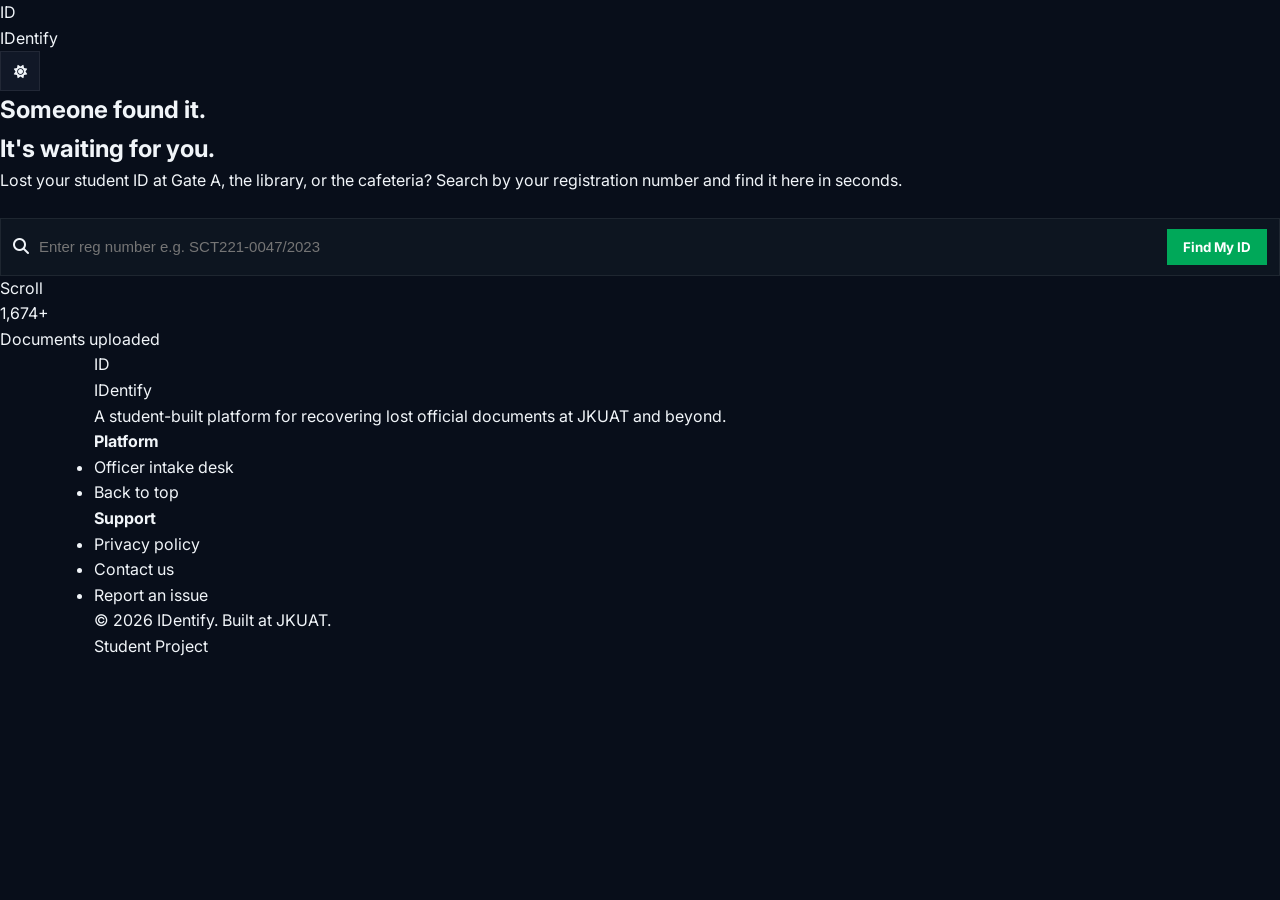
==== commit d62eede1: "Merge remote changes: dashboard redesign + landing page redesign, resolved conflicts with auth guard" ====
--- a/frontend/pages/index.html
+++ b/frontend/pages/index.html
@@ -13,12 +13,15 @@
   <link rel="stylesheet" href="../css/components.css" />
   <link rel="stylesheet" href="../css/pages.css" />
 </head>
-<body class="public-page">
-  <nav class="public-nav">
-    <a class="brand-block" href="#">
-      <span class="brand-mark">ID</span>
-      <span>IDentify</span>
-    </a>
+
+<body>
+
+  <!-- NAVBAR -->
+  <nav class="navbar" id="navbar">
+    <div class="nav-logo">
+      <div class="nav-logo-icon">ID</div>
+      IDentify
+    </div>
     <div class="nav-actions">
       <button class="theme-toggle" id="themeToggle" aria-label="Toggle theme">
         <i class="fa-solid fa-moon"></i>
@@ -26,48 +29,90 @@
     </div>
   </nav>
 
-  <main class="public-shell">
-    <section class="public-hero">
-      <div class="public-card">
-        <p class="eyebrow">Student / Public Portal</p>
-        <h1>Search by registration number and locate your ID immediately.</h1>
-        <p>Students can check whether a found student ID is currently being held at a campus location. The portal only confirms the location of the item and does not replace the officer hand-over process.</p>
-
-        <div class="search-widget">
-          <input id="mainSearchInput" type="text" placeholder="Enter registration number" autocomplete="off" />
-          <button type="button" id="searchButton"><i class="fa-solid fa-magnifying-glass"></i> Search</button>
-        </div>
-        <p class="public-helper">Use your registration number to check whether your ID is currently held at a campus desk or security office.</p>
-
-        <div class="public-link-row">
-         <a href="officer-login.html"><i class="fa-solid fa-shield-halved"></i> Officer Portal</a>
-        </div>
-      </div>
-
-      <div class="public-panel">
-        <h2>What to expect</h2>
-        <ul class="public-list">
-          <li><i class="fa-solid fa-check"></i><span>Enter your registration number.</span></li>
-          <li><i class="fa-solid fa-check"></i><span>See whether the ID has been logged and where it is being held.</span></li>
-          <li><i class="fa-solid fa-check"></i><span>Visit the stated campus location to collect it in person.</span></li>
-        </ul>
-      </div>
-    </section>
-
-    <section class="public-grid">
-      <article class="public-panel">
-        <h2>For students</h2>
-        <p>This portal is intentionally limited to registration-number searches. Students cannot upload documents, verify identity online, or manage inventory.</p>
-      </article>
-      <article class="public-panel">
-        <h2>For officers</h2>
-        <p>Authorized campus officers use the dedicated officer dashboard to log new IDs, track active inventory, and mark items as handed over once they are collected.</p>
-      </article>
-    </section>
-  </main>
-
-  <footer class="public-footer">
-    <p>Students use this portal for quick lookup. Officers manage the intake and hand-over workflow from the dedicated dashboard.</p>
+  <!-- HERO -->
+  <section class="hero" id="home">
+    <div class="hero-photo" id="heroBg"></div>
+    <div class="hero-overlay"></div>
+
+    <div class="hero-content">
+      <h1 class="hero-title">
+        Someone found it.<br/>
+        <span class="t-dim">It's waiting</span>
+        <span class="t-accent">for you.</span>
+      </h1>
+      <p class="hero-subtitle">
+        Lost your student ID at Gate A, the library, or the cafeteria?
+        Search by your registration number and find it here in seconds.
+      </p>
+
+      <div class="search-widget">
+        <span class="search-icon"><i class="fa-solid fa-magnifying-glass"></i></span>
+        <input type="text" class="search-input" id="mainSearchInput"
+          placeholder="Enter reg number e.g. SCT221-0047/2023"
+          autocomplete="off" spellcheck="false" />
+        <div class="search-divider"></div>
+        <button class="search-btn" onclick="handleSearch()">Find My ID</button>
+      </div>
+    </div>
+
+    <div class="scroll-hint">
+      <div class="scroll-line"></div>
+      <span class="scroll-label">Scroll</span>
+    </div>
+
+    <div class="hero-stats-bar">
+      <div class="hero-stats-inner">
+        <div class="hero-stat">
+          <div class="hero-stat-num"><span class="countup" data-target="2841" id="s1">0</span><span class="ac">+</span></div>
+          <div class="hero-stat-label">Documents uploaded</div>
+        </div>
+      </div>
+    </div>
+  </section>
+
+  <!-- FEATURES -->
+  <!-- <div class="features-strip">
+    <div class="container">
+      <div class="features-grid">
+        <div class="feature-item"><i class="fa-solid fa-bolt"></i><div class="feature-label">Instant Search</div><div class="feature-desc">Live database results in milliseconds</div></div>
+        <div class="feature-item"><i class="fa-solid fa-mobile-screen"></i><div class="feature-label">Mobile First</div><div class="feature-desc">Built for your phone, any connection</div></div>
+         <div class="feature-item"><i class="fa-solid fa-folder-open"></i><div class="feature-label">All Doc Types</div><div class="feature-desc">IDs, passports, library cards and more</div></div> -->
+        <!-- <div class="feature-item"><i class="fa-solid fa-clock"></i><div class="feature-label">24/7 Available</div><div class="feature-desc">Search and upload any time, any day</div></div>
+      </div>
+    </div>
+  </div> --> 
+
+  <!-- FOOTER -->
+  <footer class="footer">
+    <div class="container">
+      <div class="footer-inner">
+        <div class="footer-brand">
+          <div class="nav-logo" style="color:var(--text-primary)">
+            <div class="nav-logo-icon">ID</div> IDentify
+          </div>
+          <p>A student-built platform for recovering lost official documents at JKUAT and beyond.</p>
+        </div>
+        <div class="footer-col">
+          <h4>Platform</h4>
+          <ul>
+            <li><a href="officer-login.html">Officer intake desk</a></li>
+            <li><a href="#home">Back to top</a></li>
+          </ul>
+        </div>
+        <div class="footer-col">
+          <h4>Support</h4>
+          <ul>
+            <li><a href="#">Privacy policy</a></li>
+            <li><a href="#">Contact us</a></li>
+            <li><a href="#">Report an issue</a></li>
+          </ul>
+        </div>
+      </div>
+      <div class="footer-bottom">
+        <p>&copy; 2026 IDentify. Built at JKUAT.</p>
+        <span class="footer-badge">Student Project</span>
+      </div>
+    </div>
   </footer>
 
   <div class="modal-overlay" id="searchModal">
@@ -96,59 +141,100 @@
       themeButton.innerHTML = nextTheme === 'dark' ? '<i class="fa-solid fa-sun"></i>' : '<i class="fa-solid fa-moon"></i>';
     });
 
-    const records = [
-      { regNumber: 'SCT221-0047/2023', name: 'John Doe Karuri', location: 'Main Gate Security Office' },
-      { regNumber: 'ENG2023-014', name: 'Grace Akinyi', location: 'Admin Block Front Desk' },
-      { regNumber: 'EDU2109-009', name: 'Martin Otieno', location: 'Library Desk' }
-    ];
-
+    /* ── HERO PHOTO ── */
+    const heroBg = document.getElementById('heroBg');
+    const img = new Image();
+    img.onload = () => heroBg.classList.add('loaded');
+    img.src = '../assets/images/hero.jpg';
+
+    /* ── NAVBAR ── */
+    const navbar = document.getElementById('navbar');
+    window.addEventListener('scroll', () => {
+      navbar.classList.toggle('scrolled', window.scrollY > 60);
+    });
+
+    /* ── SEARCH ── */
+    document.getElementById('mainSearchInput').addEventListener('keydown', e => {
+      if (e.key === 'Enter') handleSearch();
+    });
     function handleSearch() {
-      const regNumber = document.getElementById('mainSearchInput').value.trim();
-      if (!regNumber) {
-        showToast('<i class="fa-solid fa-triangle-exclamation"></i>', 'Enter a registration number to continue.');
-        return;
+      const q = document.getElementById('mainSearchInput').value.trim();
+      if (!q) { showToast('<i class="fa-solid fa-triangle-exclamation"></i>', 'Enter your registration number first.'); return; }
+      openModal(q);
+    }
+
+    /* ── MODAL ── */
+    function openModal(reg) {
+      const overlay = document.getElementById('searchModal');
+      const body = document.getElementById('modalBody');
+      body.innerHTML = `
+        <div style="text-align:center;padding:28px 0">
+          <div style="width:40px;height:40px;border:3px solid var(--green-400);border-top-color:transparent;border-radius:50%;animation:spin .8s linear infinite;margin:0 auto 14px"></div>
+          <p style="color:var(--text-muted);font-size:13px">Searching for <strong style="color:var(--text-primary)">${reg}</strong></p>
+        </div>
+        <style>@keyframes spin{to{transform:rotate(360deg)}}</style>`;
+      overlay.classList.add('active');
+      setTimeout(() => renderResult(reg), 1300);
+    }
+    function renderResult(reg) {
+      document.getElementById('modalBody').innerHTML = `
+        <div class="alert-info"><i class="fa-solid fa-circle-check"></i><span>Document found matching <strong>${reg}</strong></span></div>
+        <div class="result-card">
+          <div class="result-card-header">
+            <div class="result-avatar">JD<div class="blur-overlay"><i class="fa-solid fa-lock"></i></div></div>
+            <div class="result-info">
+              <div class="result-name">John Doe Karuri</div>
+              <div class="result-reg">${reg}</div>
+            </div>
+            <span class="result-badge">Found</span>
+          </div>
+          <div class="result-details">
+            <div><div class="result-detail-label">Type</div><div class="result-detail-value">Student ID</div></div>
+            <div><div class="result-detail-label">Found at</div><div class="result-detail-value">Main Gate</div></div>
+            <div><div class="result-detail-label">Uploaded</div><div class="result-detail-value">Today, 10:42 AM</div></div>
+            <div><div class="result-detail-label">Status</div><div class="result-detail-value" style="color:var(--green-400);font-weight:700">Available</div></div>
+          </div>
+          <div class="divider"></div>
+          <div class="verify-prompt">
+            <p>Details are hidden until identity is confirmed. Face verification required.</p>
+            <a href="officer.html?reg=${encodeURIComponent(reg)}"
+               class="btn-primary" style="width:100%;justify-content:center;border-radius:var(--r-sm);padding:12px;margin-top:4px">
+              <i class="fa-solid fa-camera"></i> Verify identity to continue
+            </a>
+          </div>
+        </div>
+        <p style="font-size:11px;color:var(--text-muted);text-align:center;margin-top:12px">
+          Not yours? <a href="officer.html" style="color:var(--green-400)">Report a found document</a>
+        </p>`;
+    }
+    function closeModal() { document.getElementById('searchModal').classList.remove('active'); }
+    document.getElementById('searchModal').addEventListener('click', e => {
+      if (e.target.id === 'searchModal') closeModal();
+    });
+
+    /* ── COUNT-UP ── */
+    function animateCount(el, target, dur = 1800) {
+      const start = performance.now();
+      const tick = now => {
+        const p = Math.min((now - start) / dur, 1);
+        const eased = 1 - Math.pow(1 - p, 3);
+        el.textContent = Math.floor(eased * target).toLocaleString();
+        if (p < 1) requestAnimationFrame(tick);
+        else el.textContent = target.toLocaleString();
+      };
+      requestAnimationFrame(tick);
+    }
+    let counted = false;
+    setTimeout(() => {
+      if (!counted) {
+        counted = true;
+        animateCount(document.getElementById('s1'), 2841);
+        animateCount(document.getElementById('s2'), 1934, 2100);
+        animateCount(document.getElementById('s3'), 94, 1300);
       }
-      openModal(regNumber);
-    }
-
-    function openModal(regNumber) {
-      const match = records.find(item => item.regNumber.toLowerCase() === regNumber.toLowerCase());
-      const body = document.getElementById('modalBody');
-      const overlay = document.getElementById('searchModal');
-
-      body.innerHTML = '<p style="color: var(--text-secondary)">Checking the active inventory for this registration number…</p>';
-      overlay.classList.add('active');
-
-      setTimeout(() => {
-        if (match) {
-          body.innerHTML = `
-            <div class="result-pill"><i class="fa-solid fa-circle-check"></i> Found in active inventory</div>
-            <p style="margin-top: 14px;"><strong>${match.name}</strong></p>
-            <p>Your student ID was found and is currently being held at <strong>${match.location}</strong>.</p>
-            <p style="margin-top: 10px; color: var(--text-secondary);">Please visit the location above with your registration number for collection.</p>
-          `;
-        } else {
-          body.innerHTML = `
-            <div class="result-pill"><i class="fa-solid fa-circle-info"></i> No match found</div>
-            <p style="margin-top: 14px;">No matching student ID is currently listed for <strong>${regNumber}</strong>.</p>
-            <p>If you believe your ID was handed in, please visit the <strong>Main Gate Security Office</strong> for assistance.</p>
-          `;
-        }
-      }, 650);
-    }
-
-    function closeModal() {
-      document.getElementById('searchModal').classList.remove('active');
-    }
-
-    document.getElementById('searchButton').addEventListener('click', handleSearch);
-    document.getElementById('mainSearchInput').addEventListener('keydown', (event) => {
-      if (event.key === 'Enter') handleSearch();
-    });
-    document.getElementById('searchModal').addEventListener('click', (event) => {
-      if (event.target.id === 'searchModal') closeModal();
-    });
-
+    }, 700);
+
+    /* ── TOAST ── */
     function showToast(icon, msg) {
       const toast = document.getElementById('toast');
       document.getElementById('toastIcon').innerHTML = icon;
@@ -158,4 +244,4 @@
     }
   </script>
 </body>
-</html>
+</html>
--- a/frontend/css/pages.css
+++ b/frontend/css/pages.css
@@ -4,6 +4,537 @@
  */
 
 /* ── OFFICER PORTAL OVERRIDES ── */
+.officer-page {
+  min-height: 100vh;
+  background: var(--bg-primary);
+  color: var(--text-primary);
+}
+.officer-shell {
+  display: grid;
+  grid-template-columns: 280px minmax(0, 1fr);
+  min-height: 100vh;
+  gap: 24px;
+  padding: 24px;
+}
+.officer-sidebar {
+  background: var(--bg-card);
+  border: 1px solid var(--border-color);
+  border-radius: 24px;
+  padding: 24px 18px;
+  display: flex;
+  flex-direction: column;
+  gap: 24px;
+  box-shadow: 0 10px 30px rgba(0,0,0,0.03);
+}
+.sidebar-section {
+  display: grid;
+  gap: 10px;
+}
+.sidebar-label {
+  font-size: 11px;
+  font-weight: 700;
+  letter-spacing: 0.16em;
+  text-transform: uppercase;
+  color: var(--text-muted);
+  padding: 0 8px;
+}
+.brand-block {
+  display: flex;
+  align-items: center;
+  gap: 12px;
+  font-family: var(--font-display);
+  font-size: 20px;
+  font-weight: 800;
+  letter-spacing: -0.03em;
+  color: var(--text-primary);
+  padding: 6px 8px 12px;
+}
+.brand-mark {
+  width: 46px;
+  height: 46px;
+  display: grid;
+  place-items: center;
+  border-radius: 16px;
+  background: linear-gradient(135deg, #0e4b33 0%, #00a859 100%);
+  color: white;
+  box-shadow: 0 10px 24px rgba(0, 168, 89, 0.18);
+}
+.officer-nav {
+  display: grid;
+  gap: 8px;
+}
+.officer-nav a {
+  display: flex;
+  align-items: center;
+  gap: 12px;
+  padding: 12px 14px;
+  border-radius: 999px;
+  color: var(--text-secondary);
+  font-weight: 600;
+  transition: all 0.2s ease;
+}
+.officer-nav a:hover,
+.officer-nav a.active {
+  background: rgba(0, 168, 89, 0.1);
+  color: #00a859;
+}
+.sidebar-card {
+  padding: 14px;
+  border-radius: 18px;
+  background: var(--bg-secondary);
+  border: 1px solid var(--border-color);
+  display: grid;
+  gap: 4px;
+}
+.sidebar-card p {
+  font-size: 12px;
+  color: var(--text-muted);
+  text-transform: uppercase;
+  letter-spacing: 0.08em;
+}
+.sidebar-card strong {
+  font-size: 13px;
+  color: var(--text-primary);
+  line-height: 1.5;
+}
+.officer-main {
+  display: grid;
+  gap: 24px;
+}
+.officer-topbar {
+  display: flex;
+  justify-content: space-between;
+  align-items: flex-start;
+  gap: 24px;
+  padding: 28px;
+  background: var(--bg-card);
+  border: 1px solid var(--border-color);
+  border-radius: 24px;
+  box-shadow: 0 10px 30px rgba(0,0,0,0.03);
+}
+.eyebrow {
+  text-transform: uppercase;
+  letter-spacing: 0.16em;
+  font-size: 12px;
+  color: var(--text-muted);
+  margin-bottom: 10px;
+}
+.officer-topbar h1 {
+  font-family: var(--font-display);
+  font-size: clamp(30px, 3.4vw, 42px);
+  line-height: 1.04;
+  margin-bottom: 8px;
+}
+.officer-topbar p {
+  color: var(--text-secondary);
+  max-width: 720px;
+}
+.metrics-row {
+  display: grid;
+  grid-template-columns: repeat(3, minmax(0, 1fr));
+  gap: 18px;
+}
+.metric-card {
+  padding: 22px 24px;
+  border-radius: 24px;
+  background: var(--bg-card);
+  border: 1px solid var(--border-color);
+  box-shadow: 0 10px 30px rgba(0,0,0,0.03);
+  display: grid;
+  gap: 10px;
+}
+.metric-card-featured {
+  background: linear-gradient(135deg, #0e4b33 0%, #00a859 100%);
+  color: white;
+  border-color: transparent;
+}
+.metric-top {
+  display: flex;
+  justify-content: space-between;
+  align-items: center;
+  gap: 12px;
+}
+.metric-label {
+  text-transform: uppercase;
+  letter-spacing: 0.12em;
+  font-size: 11px;
+  font-weight: 700;
+  color: var(--text-muted);
+}
+.metric-card-featured .metric-label,
+.metric-card-featured .metric-note {
+  color: rgba(255,255,255,0.8);
+}
+.metric-badge {
+  display: inline-flex;
+  align-items: center;
+  padding: 5px 10px;
+  border-radius: 999px;
+  background: var(--bg-secondary);
+  color: var(--text-secondary);
+  font-size: 11px;
+  font-weight: 700;
+}
+.metric-card-featured .metric-badge {
+  background: rgba(255,255,255,0.16);
+  color: white;
+}
+.metric-value {
+  font-family: var(--font-display);
+  font-size: 2.2rem;
+  font-weight: 700;
+  color: var(--text-primary);
+}
+.metric-card-featured .metric-value {
+  color: white;
+}
+.metric-note {
+  font-size: 13px;
+  color: var(--text-secondary);
+}
+.officer-grid {
+  display: grid;
+  grid-template-columns: minmax(0, 1.8fr) minmax(260px, 0.7fr);
+  gap: 24px;
+}
+.officer-card {
+  background: var(--bg-card);
+  border: 1px solid var(--border-color);
+  border-radius: 24px;
+  padding: 28px;
+  box-shadow: 0 10px 30px rgba(0,0,0,0.03);
+}
+.officer-card.form-card {
+  display: grid;
+  gap: 20px;
+}
+.card-heading {
+  display: flex;
+  justify-content: space-between;
+  align-items: flex-start;
+  gap: 16px;
+  margin-bottom: 20px;
+}
+.card-heading h2 {
+  font-family: var(--font-display);
+  font-size: clamp(20px, 2.2vw, 24px);
+  margin-bottom: 6px;
+}
+.card-heading p {
+  color: var(--text-secondary);
+  font-size: 14px;
+  max-width: 560px;
+}
+.officer-form {
+  display: grid;
+  gap: 16px;
+}
+.field-grid {
+  display: grid;
+  grid-template-columns: repeat(2, minmax(0, 1fr));
+  gap: 16px;
+}
+.field-group {
+  display: grid;
+  gap: 10px;
+}
+.field-group label {
+  font-size: 12px;
+  font-weight: 700;
+  text-transform: uppercase;
+  letter-spacing: 0.08em;
+  color: var(--text-secondary);
+}
+.input-with-icon {
+  display: grid;
+  grid-template-columns: 38px minmax(0, 1fr);
+  align-items: center;
+  gap: 10px;
+  padding: 11px 14px;
+  border-radius: 14px;
+  background: var(--bg-secondary);
+  border: 1px solid var(--border-color);
+  transition: border-color 0.2s ease, box-shadow 0.2s ease;
+}
+.input-with-icon i {
+  color: var(--text-muted);
+  font-size: 15px;
+}
+.input-with-icon input,
+.input-with-icon select,
+.input-with-icon textarea {
+  width: 100%;
+  border: none;
+  outline: none;
+  background: transparent;
+  color: var(--text-primary);
+  font-family: var(--font-body);
+  font-size: 15px;
+}
+.input-with-icon textarea {
+  min-height: 110px;
+  resize: vertical;
+}
+.textarea-icon {
+  align-items: stretch;
+}
+.input-with-icon:focus-within {
+  border-color: #00a859;
+  box-shadow: 0 0 0 4px rgba(0, 168, 89, 0.12);
+}
+.officer-form select {
+  cursor: pointer;
+}
+.submit-btn {
+  width: fit-content;
+  padding: 14px 22px;
+  border-radius: 999px;
+}
+.btn-primary {
+  background: #00a859;
+  color: white;
+  box-shadow: 0 12px 30px rgba(0, 168, 89, 0.18);
+  transition: transform 0.2s ease, box-shadow 0.2s ease, background 0.2s ease;
+}
+.btn-primary:hover {
+  background: #00974e;
+  transform: translateY(-1px);
+  box-shadow: 0 14px 34px rgba(0, 168, 89, 0.2);
+}
+.stat-card {
+  display: grid;
+  gap: 14px;
+  align-content: start;
+}
+.stat-top {
+  display: flex;
+  justify-content: space-between;
+  align-items: center;
+}
+.stat-top .pill {
+  background: rgba(0, 168, 89, 0.08);
+  color: #00a859;
+}
+.stat-value {
+  font-family: var(--font-display);
+  font-size: 4.2rem;
+  line-height: 1;
+  font-weight: 800;
+  color: #00a859;
+}
+.stat-card p {
+  color: var(--text-secondary);
+}
+.inventory-card {
+  display: grid;
+  gap: 18px;
+}
+.table-toolbar {
+  display: flex;
+  justify-content: space-between;
+  align-items: flex-end;
+  gap: 20px;
+  margin-bottom: 10px;
+}
+.table-search {
+  min-width: 240px;
+  width: 100%;
+}
+.table-search .input-label {
+  margin-bottom: 8px;
+}
+.data-table {
+  width: 100%;
+  border-collapse: collapse;
+  font-size: 14px;
+}
+.data-table thead {
+  background: var(--bg-secondary);
+}
+.data-table th,
+.data-table td {
+  padding: 14px 16px;
+  text-align: left;
+  border-bottom: 1px solid var(--border-color);
+}
+.data-table th {
+  font-size: 11px;
+  font-weight: 700;
+  text-transform: uppercase;
+  letter-spacing: 0.08em;
+  color: var(--text-muted);
+}
+.data-table tbody tr {
+  transition: background 0.2s ease;
+}
+.data-table tbody tr:hover {
+  background: rgba(0, 168, 89, 0.04);
+}
+.data-table td {
+  color: var(--text-secondary);
+}
+.status-pill {
+  display: inline-flex;
+  align-items: center;
+  justify-content: center;
+  padding: 6px 10px;
+  border-radius: 999px;
+  font-size: 12px;
+  font-weight: 700;
+}
+.status-pill.status-in-storage {
+  background: rgba(16, 185, 129, 0.12);
+  color: #00a859;
+}
+.status-pill.status-handed-over {
+  background: rgba(148, 163, 184, 0.16);
+  color: var(--text-secondary);
+}
+.btn-table {
+  padding: 10px 14px;
+  border-radius: 999px;
+  background: transparent;
+  border: 1px solid var(--border-color);
+  color: var(--text-primary);
+  transition: all 0.2s ease;
+}
+.btn-table:hover:not(:disabled) {
+  background: rgba(0, 168, 89, 0.08);
+  border-color: #00a859;
+  color: #00a859;
+  transform: translateY(-1px);
+}
+.btn-table:disabled {
+  opacity: 0.6;
+  cursor: not-allowed;
+}
+.toast {
+  position: fixed;
+  right: 24px;
+  bottom: 24px;
+  display: flex;
+  align-items: center;
+  gap: 12px;
+  padding: 14px 18px;
+  border-radius: 16px;
+  background: var(--bg-card);
+  border: 1px solid var(--border-color);
+  box-shadow: 0 10px 30px rgba(0,0,0,0.08);
+  color: var(--text-primary);
+  opacity: 0;
+  pointer-events: none;
+  transform: translateY(14px);
+  transition: opacity 0.24s ease, transform 0.24s ease;
+}
+.toast.show {
+  opacity: 1;
+  pointer-events: auto;
+  transform: translateY(0);
+}
+.toast i {
+  font-size: 16px;
+  color: #00a859;
+}
+.table-shell {
+  overflow-x: auto;
+  border: 1px solid var(--border-color);
+  border-radius: 20px;
+  background: var(--bg-card);
+  box-shadow: inset 0 0 0 1px rgba(255,255,255,0.03);
+}
+.table-empty {
+  text-align: center;
+  color: var(--text-muted);
+  padding: 28px 18px;
+}
+@media (max-width: 1100px) {
+  .metrics-row,
+  .officer-grid {
+    grid-template-columns: 1fr;
+  }
+}
+@media (max-width: 720px) {
+  .officer-shell {
+    grid-template-columns: 1fr;
+    padding: 16px;
+  }
+  .officer-topbar,
+  .officer-card {
+    padding: 20px;
+  }
+  .field-grid {
+    grid-template-columns: 1fr;
+  }
+  .table-toolbar {
+    flex-direction: column;
+    align-items: stretch;
+  }
+}
+.data-table {
+  width: 100%;
+  border-collapse: collapse;
+  font-size: 14px;
+}
+.data-table th {
+  text-align: left;
+  padding: 12px 14px;
+  font-size: 11px;
+  font-weight: 700;
+  text-transform: uppercase;
+  letter-spacing: 0.08em;
+  color: var(--text-muted);
+  background: var(--bg-secondary);
+  border-bottom: 1px solid var(--border-color);
+}
+.data-table td {
+  padding: 14px;
+  border-bottom: 1px solid var(--border-color);
+  color: var(--text-secondary);
+}
+.data-table tr:last-child td {
+  border-bottom: none;
+}
+.data-table tr:hover td {
+  background: var(--bg-secondary);
+}
+.table-empty {
+  text-align: center;
+  color: var(--text-muted);
+  padding: 24px 14px;
+}
+.toast {
+  position: fixed;
+  right: 24px;
+  bottom: 24px;
+  display: flex;
+  align-items: center;
+  gap: 10px;
+  padding: 12px 16px;
+  border-radius: var(--radius-md);
+  background: var(--card-bg);
+  border: 1px solid var(--border-color);
+  color: var(--text-primary);
+  box-shadow: var(--shadow-card);
+  opacity: 0;
+  pointer-events: none;
+  transform: translateY(10px);
+  transition: all 0.2s ease;
+}
+.toast.show {
+  opacity: 1;
+  pointer-events: auto;
+  transform: translateY(0);
+}
+@media (max-width: 960px) {
+  .officer-shell { grid-template-columns: 1fr; }
+  .officer-sidebar { border-right: none; border-bottom: 1px solid var(--border-color); }
+  .officer-grid { grid-template-columns: 1fr; }
+}
+@media (max-width: 640px) {
+  .officer-main { padding: 18px; }
+  .officer-topbar { padding: 20px; flex-direction: column; }
+  .field-grid { grid-template-columns: 1fr; }
+}
 .portal-sidebar {
   width: 240px;
   background: var(--bg-secondary);
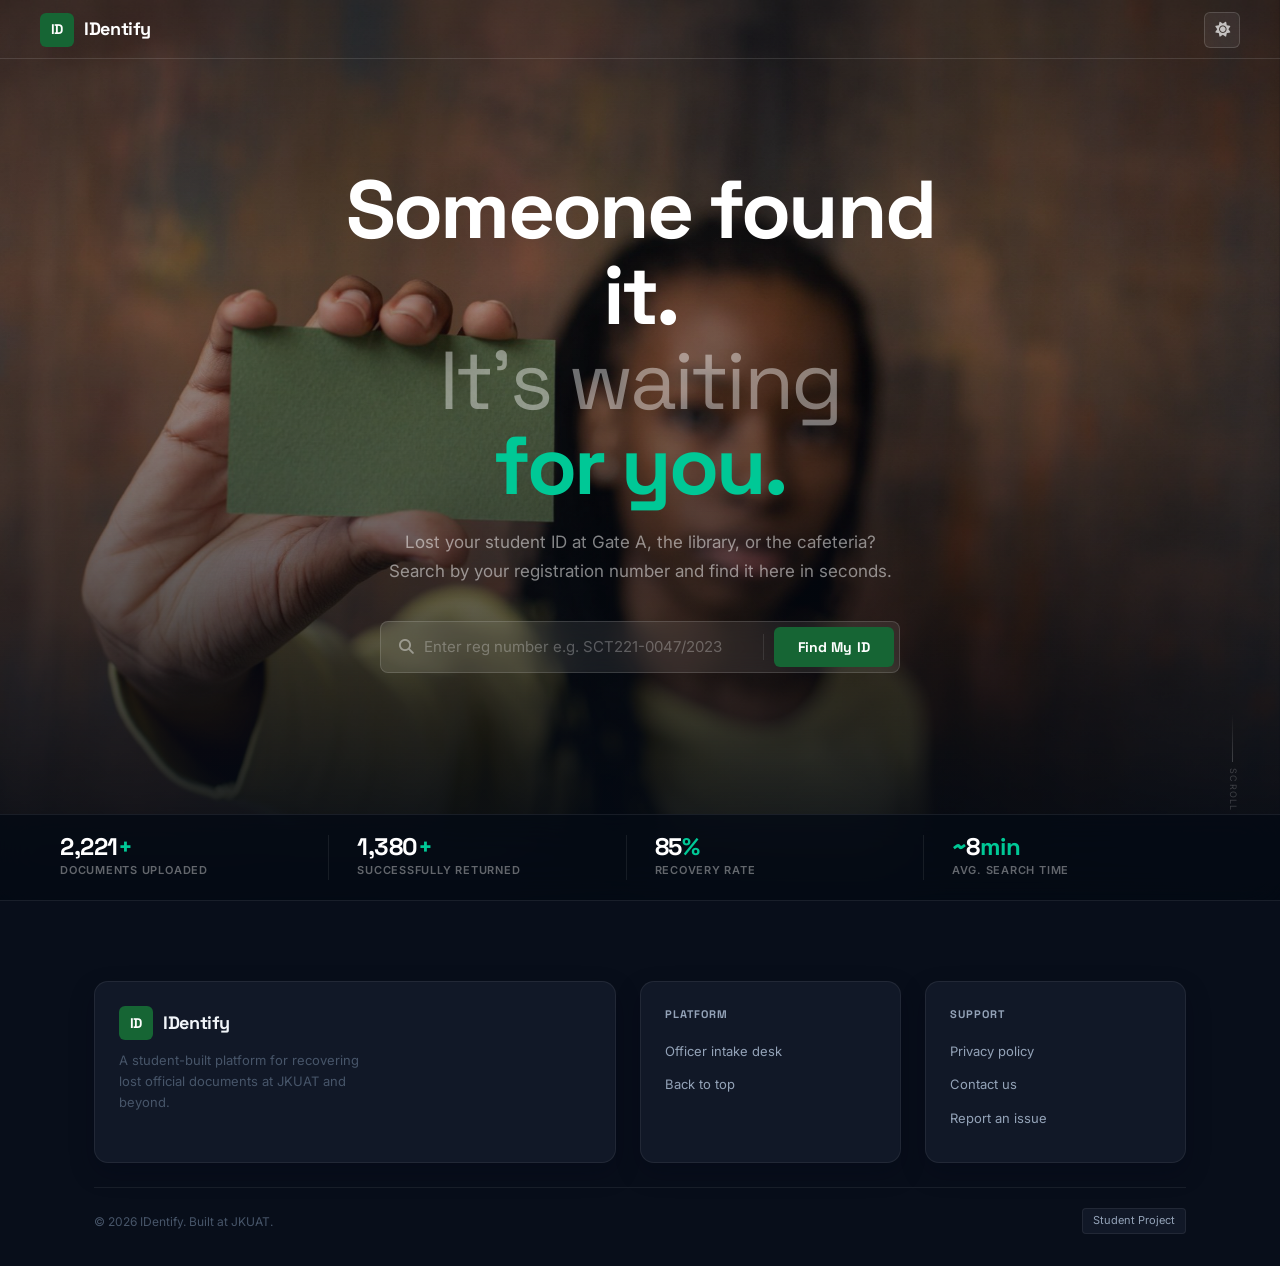
==== commit f0d81584: "Merge pull request #1 from Seline254/backend Backend implementation" ====
--- a/frontend/pages/index.html
+++ b/frontend/pages/index.html
@@ -1,247 +1,1312 @@
-<!DOCTYPE html>
+<!doctype html>
 <html lang="en" data-theme="dark">
-<head>
-  <meta charset="UTF-8" />
-  <meta name="viewport" content="width=device-width, initial-scale=1.0" />
-  <title>IDentify - Student Search Portal</title>
-  <meta name="description" content="Students search for lost IDs by registration number and collect them from the correct campus location." />
-  <link rel="preconnect" href="https://fonts.googleapis.com" />
-  <link rel="preconnect" href="https://fonts.gstatic.com" crossorigin />
-  <link href="https://fonts.googleapis.com/css2?family=Space+Grotesk:wght@400;500;700&family=Inter:wght@400;500;600&display=swap" rel="stylesheet" />
-  <link rel="stylesheet" href="https://cdnjs.cloudflare.com/ajax/libs/font-awesome/6.5.0/css/all.min.css" />
-  <link rel="stylesheet" href="../css/main.css" />
-  <link rel="stylesheet" href="../css/components.css" />
-  <link rel="stylesheet" href="../css/pages.css" />
-</head>
-
-<body>
-
-  <!-- NAVBAR -->
-  <nav class="navbar" id="navbar">
-    <div class="nav-logo">
-      <div class="nav-logo-icon">ID</div>
-      IDentify
-    </div>
-    <div class="nav-actions">
-      <button class="theme-toggle" id="themeToggle" aria-label="Toggle theme">
-        <i class="fa-solid fa-moon"></i>
-      </button>
-    </div>
-  </nav>
-
-  <!-- HERO -->
-  <section class="hero" id="home">
-    <div class="hero-photo" id="heroBg"></div>
-    <div class="hero-overlay"></div>
-
-    <div class="hero-content">
-      <h1 class="hero-title">
-        Someone found it.<br/>
-        <span class="t-dim">It's waiting</span>
-        <span class="t-accent">for you.</span>
-      </h1>
-      <p class="hero-subtitle">
-        Lost your student ID at Gate A, the library, or the cafeteria?
-        Search by your registration number and find it here in seconds.
-      </p>
-
-      <div class="search-widget">
-        <span class="search-icon"><i class="fa-solid fa-magnifying-glass"></i></span>
-        <input type="text" class="search-input" id="mainSearchInput"
-          placeholder="Enter reg number e.g. SCT221-0047/2023"
-          autocomplete="off" spellcheck="false" />
-        <div class="search-divider"></div>
-        <button class="search-btn" onclick="handleSearch()">Find My ID</button>
+  <head>
+    <meta charset="UTF-8" />
+    <meta name="viewport" content="width=device-width, initial-scale=1.0" />
+    <title>IDentify - Lost Document Recovery</title>
+    <meta
+      name="description"
+      content="Recover your lost student ID, passport or official document in minutes."
+    />
+    <link rel="preconnect" href="https://fonts.googleapis.com" />
+    <link rel="preconnect" href="https://fonts.gstatic.com" crossorigin />
+    <link
+      href="https://fonts.googleapis.com/css2?family=Space+Grotesk:wght@300;400;500;600;700&family=Inter:wght@300;400;500;600&display=swap"
+      rel="stylesheet"
+    />
+    <link
+      rel="stylesheet"
+      href="https://cdnjs.cloudflare.com/ajax/libs/font-awesome/6.5.0/css/all.min.css"
+    />
+    <link rel="stylesheet" href="../css/main.css" />
+    <link rel="stylesheet" href="../css/components.css" />
+    <link rel="stylesheet" href="../css/pages.css" />
+
+    <style>
+      /* ══ GLOBAL RADIUS OVERRIDE - more square ══ */
+      :root {
+        --r-xs: 4px;
+        --r-sm: 6px;
+        --r-md: 8px;
+        --r-lg: 10px;
+        --r-xl: 14px;
+        --r-full: 6px; /* pills are now near-square too */
+      }
+
+      /* ══ NAVBAR WITH BOTTOM LINE ══ */
+      .navbar {
+        position: fixed;
+        top: 0;
+        left: 0;
+        right: 0;
+        z-index: 100;
+        padding: 0 40px;
+        height: 60px;
+        display: flex;
+        align-items: center;
+        justify-content: space-between;
+        background: transparent;
+        border-bottom: 1px solid transparent;
+        transition:
+          background 0.3s,
+          border-color 0.3s;
+      }
+      .navbar::after {
+        content: "";
+        position: absolute;
+        bottom: 0;
+        left: 0;
+        right: 0;
+        height: 1px;
+        background: rgba(255, 255, 255, 0.12);
+      }
+      .navbar.scrolled {
+        background: rgba(6, 12, 22, 0.9);
+        backdrop-filter: blur(20px);
+        -webkit-backdrop-filter: blur(20px);
+      }
+      [data-theme="light"] .navbar::after {
+        background: rgba(0, 0, 0, 0.1);
+      }
+      [data-theme="light"] .navbar.scrolled {
+        background: rgba(248, 250, 252, 0.92);
+      }
+
+      .nav-logo {
+        display: flex;
+        align-items: center;
+        gap: 10px;
+        font-family: var(--font-display);
+        font-weight: 700;
+        font-size: 18px;
+        color: #fff;
+        letter-spacing: -0.02em;
+      }
+      [data-theme="light"] .nav-logo {
+        color: var(--text-primary);
+      }
+      .nav-logo-icon {
+        width: 34px;
+        height: 34px;
+        background: var(--green-800);
+        border-radius: var(--r-sm);
+        display: flex;
+        align-items: center;
+        justify-content: center;
+        color: white;
+        font-size: 14px;
+        font-weight: 700;
+      }
+      .nav-links {
+        display: flex;
+        align-items: center;
+        gap: 4px;
+        list-style: none;
+      }
+      .nav-links a {
+        font-size: 14px;
+        font-weight: 500;
+        color: rgba(255, 255, 255, 0.65);
+        padding: 6px 14px;
+        border-radius: var(--r-sm);
+        transition:
+          color 0.2s,
+          background 0.2s;
+      }
+      .nav-links a:hover {
+        color: #fff;
+        background: rgba(255, 255, 255, 0.07);
+      }
+      [data-theme="light"] .nav-links a {
+        color: var(--text-secondary);
+      }
+      [data-theme="light"] .nav-links a:hover {
+        color: var(--text-primary);
+        background: var(--bg-secondary);
+      }
+
+      .nav-actions {
+        display: flex;
+        align-items: center;
+        gap: 10px;
+      }
+      .theme-toggle {
+        width: 36px;
+        height: 36px;
+        border-radius: var(--r-sm);
+        border: 1px solid rgba(255, 255, 255, 0.15);
+        background: rgba(255, 255, 255, 0.06);
+        color: rgba(255, 255, 255, 0.7);
+        display: flex;
+        align-items: center;
+        justify-content: center;
+        font-size: 15px;
+        cursor: pointer;
+        transition: all 0.2s;
+      }
+      .theme-toggle:hover {
+        border-color: var(--green-400);
+        color: #fff;
+      }
+      [data-theme="light"] .theme-toggle {
+        border-color: var(--border-strong);
+        background: var(--bg-card);
+        color: var(--text-secondary);
+      }
+      .btn-nav-cta {
+        display: inline-flex;
+        align-items: center;
+        gap: 7px;
+        padding: 8px 18px;
+        border-radius: var(--r-sm);
+        background: var(--green-800);
+        color: #fff;
+        font-size: 13px;
+        font-weight: 600;
+        font-family: var(--font-body);
+        border: none;
+        cursor: pointer;
+        transition: background 0.2s;
+        text-decoration: none;
+      }
+      .btn-nav-cta:hover {
+        background: var(--green-700);
+      }
+
+      /* ══ HERO ══ */
+      .hero {
+        min-height: 100vh;
+        position: relative;
+        display: flex;
+        align-items: center;
+        justify-content: center;
+        overflow: hidden;
+        padding-top: 60px;
+        background: #060c16;
+      }
+      .hero-photo {
+        position: absolute;
+        inset: 0;
+        background-image: url("../assets/images/hero.jpg");
+        background-size: cover;
+        background-position: center 28%;
+        transform: scale(1.04);
+        transition: transform 8s ease-out;
+        will-change: transform;
+      }
+      .hero-photo.loaded {
+        transform: scale(1);
+      }
+      .hero-overlay {
+        position: absolute;
+        inset: 0;
+        background: linear-gradient(
+          to bottom,
+          rgba(4, 10, 20, 0.5) 0%,
+          rgba(4, 10, 20, 0.3) 30%,
+          rgba(4, 10, 20, 0.65) 70%,
+          rgba(4, 10, 20, 1) 100%
+        );
+      }
+
+      /* CENTER aligned hero content */
+      .hero-content {
+        position: relative;
+        z-index: 3;
+        width: 100%;
+        max-width: 720px;
+        margin: 0 auto;
+        padding: 60px 24px 180px;
+        text-align: center;
+        display: flex;
+        flex-direction: column;
+        align-items: center;
+      }
+
+      .hero-title {
+        font-family: var(--font-display);
+        font-size: clamp(44px, 7vw, 82px);
+        font-weight: 700;
+        line-height: 1.04;
+        letter-spacing: -0.035em;
+        color: #fff;
+        margin-bottom: 20px;
+      }
+      .hero-title .t-dim {
+        color: rgba(255, 255, 255, 0.42);
+        font-weight: 400;
+        display: block;
+      }
+      .hero-title .t-accent {
+        display: block;
+        color: #00c896;
+      }
+
+      .hero-subtitle {
+        font-size: 17px;
+        color: rgba(255, 255, 255, 0.5);
+        max-width: 520px;
+        margin-bottom: 36px;
+        line-height: 1.65;
+        font-weight: 400;
+      }
+
+      /* Search - NO scan animation */
+      .search-widget {
+        background: rgba(255, 255, 255, 0.08);
+        border: 1px solid rgba(255, 255, 255, 0.14);
+        border-radius: var(--r-md);
+        padding: 5px 5px 5px 18px;
+        display: flex;
+        align-items: center;
+        gap: 10px;
+        width: 100%;
+        max-width: 520px;
+        backdrop-filter: blur(16px);
+        -webkit-backdrop-filter: blur(16px);
+        transition: border-color 0.2s;
+      }
+      .search-widget:focus-within {
+        border-color: rgba(0, 200, 150, 0.5);
+      }
+      .search-icon {
+        color: rgba(255, 255, 255, 0.4);
+        font-size: 15px;
+        flex-shrink: 0;
+      }
+      .search-input {
+        flex: 1;
+        border: none;
+        background: transparent;
+        font-family: var(--font-body);
+        font-size: 15px;
+        color: #fff;
+        outline: none;
+        padding: 10px 0;
+        min-width: 0;
+      }
+      .search-input::placeholder {
+        color: rgba(255, 255, 255, 0.28);
+      }
+      .search-divider {
+        width: 1px;
+        height: 26px;
+        background: rgba(255, 255, 255, 0.1);
+        flex-shrink: 0;
+      }
+      .search-btn {
+        background: var(--green-800);
+        color: #fff;
+        padding: 11px 24px;
+        border-radius: var(--r-sm);
+        font-weight: 700;
+        font-size: 14px;
+        font-family: var(--font-display);
+        border: none;
+        cursor: pointer;
+        transition: background 0.2s;
+        white-space: nowrap;
+        flex-shrink: 0;
+        letter-spacing: 0.01em;
+      }
+      .search-btn:hover {
+        background: var(--green-700);
+      }
+      .search-hint {
+        font-size: 13px;
+        color: rgba(255, 255, 255, 0.32);
+        margin-top: 12px;
+      }
+      .search-hint a {
+        color: rgba(0, 200, 150, 0.8);
+        font-weight: 600;
+      }
+      .search-hint a:hover {
+        color: #00c896;
+      }
+
+      /* Stats bar */
+      .hero-stats-bar {
+        position: absolute;
+        bottom: 0;
+        left: 0;
+        right: 0;
+        z-index: 4;
+        border-top: 1px solid rgba(255, 255, 255, 0.08);
+        background: rgba(4, 10, 20, 0.8);
+        backdrop-filter: blur(20px);
+        padding: 20px 40px;
+      }
+      .hero-stats-inner {
+        max-width: 1160px;
+        margin: 0 auto;
+        display: flex;
+        align-items: center;
+        flex-wrap: wrap;
+      }
+      .hero-stat {
+        flex: 1;
+        min-width: 100px;
+        padding: 0 28px;
+        border-right: 1px solid rgba(255, 255, 255, 0.08);
+      }
+      .hero-stat:first-child {
+        padding-left: 0;
+      }
+      .hero-stat:last-child {
+        border-right: none;
+      }
+      .hero-stat-num {
+        font-family: var(--font-display);
+        font-size: 24px;
+        font-weight: 700;
+        color: #fff;
+        letter-spacing: -0.02em;
+        line-height: 1;
+        margin-bottom: 3px;
+      }
+      .hero-stat-num .ac {
+        color: #00c896;
+      }
+      .hero-stat-label {
+        font-size: 11px;
+        color: rgba(255, 255, 255, 0.38);
+        font-weight: 600;
+        text-transform: uppercase;
+        letter-spacing: 0.07em;
+      }
+
+      /* Scroll hint */
+      .scroll-hint {
+        position: absolute;
+        bottom: 88px;
+        right: 40px;
+        z-index: 3;
+        display: flex;
+        flex-direction: column;
+        align-items: center;
+        gap: 6px;
+      }
+      .scroll-line {
+        width: 1px;
+        height: 48px;
+        background: linear-gradient(
+          to bottom,
+          transparent,
+          rgba(255, 255, 255, 0.2)
+        );
+        animation: scrollPulse 2s ease-in-out infinite;
+      }
+      @keyframes scrollPulse {
+        0%,
+        100% {
+          opacity: 0.3;
+        }
+        50% {
+          opacity: 0.8;
+        }
+      }
+      .scroll-label {
+        font-size: 9px;
+        color: rgba(255, 255, 255, 0.2);
+        text-transform: uppercase;
+        letter-spacing: 0.14em;
+        writing-mode: vertical-rl;
+      }
+
+      /* ══ FEATURES STRIP ══ */
+      .features-strip {
+        background: var(--bg-secondary);
+        border-top: 1px solid var(--border);
+        border-bottom: 1px solid var(--border);
+        padding: 4rem 0;
+      }
+      .features-grid {
+        display: grid;
+        grid-template-columns: repeat(5, 1fr);
+      }
+      .feature-item {
+        padding: 24px 20px;
+        text-align: center;
+        border-right: 1px solid var(--border);
+      }
+      .feature-item:last-child {
+        border-right: none;
+      }
+      .feature-item i {
+        font-size: 22px;
+        color: var(--green-400);
+        margin-bottom: 10px;
+        display: block;
+      }
+      .feature-label {
+        font-size: 11px;
+        font-weight: 700;
+        color: var(--text-secondary);
+        text-transform: uppercase;
+        letter-spacing: 0.07em;
+        margin-bottom: 4px;
+      }
+      .feature-desc {
+        font-size: 11px;
+        color: var(--text-muted);
+        line-height: 1.5;
+      }
+
+      /* ══ UPLOAD CTA ══ */
+      .upload-section {
+        background: var(--bg-primary);
+        padding: 5rem 0;
+      }
+      .upload-card {
+        background: var(--bg-card);
+        border: 1px solid var(--border);
+        border-radius: var(--r-xl);
+        padding: 48px;
+        display: grid;
+        grid-template-columns: 1fr 1fr;
+        gap: 56px;
+        align-items: center;
+        position: relative;
+        overflow: hidden;
+        box-shadow: var(--shadow-card);
+      }
+      .upload-card-content p {
+        color: var(--text-secondary);
+        font-size: 15px;
+        line-height: 1.7;
+        margin-bottom: 28px;
+      }
+      .upload-card-actions {
+        display: flex;
+        gap: 10px;
+        flex-wrap: wrap;
+      }
+      .btn-primary {
+        display: inline-flex;
+        align-items: center;
+        gap: 8px;
+        padding: 11px 22px;
+        background: var(--green-700);
+        color: #fff;
+        border-radius: var(--r-sm);
+        font-size: 14px;
+        font-weight: 600;
+        font-family: var(--font-body);
+        border: none;
+        cursor: pointer;
+        transition: background 0.2s;
+        text-decoration: none;
+        box-shadow: none;
+      }
+      .btn-primary:hover {
+        background: var(--green-600);
+      }
+      .btn-ghost {
+        display: inline-flex;
+        align-items: center;
+        gap: 8px;
+        padding: 11px 22px;
+        background: var(--bg-secondary);
+        color: var(--text-primary);
+        border-radius: var(--r-sm);
+        font-size: 14px;
+        font-weight: 600;
+        font-family: var(--font-body);
+        border: 1px solid var(--border-strong);
+        cursor: pointer;
+        transition: all 0.2s;
+        text-decoration: none;
+        box-shadow: none;
+      }
+      .btn-ghost:hover {
+        border-color: var(--green-400);
+        background: var(--bg-card);
+      }
+      .upload-dropzone {
+        border: 1.5px dashed var(--border-strong);
+        border-radius: var(--r-lg);
+        padding: 40px 24px;
+        text-align: center;
+        cursor: pointer;
+        background: var(--bg-secondary);
+        transition:
+          border-color 0.2s,
+          background 0.2s;
+      }
+      .upload-dropzone:hover {
+        border-color: var(--green-400);
+        background: var(--bg-card);
+      }
+      .upload-dropzone i {
+        font-size: 36px;
+        color: var(--green-400);
+        margin-bottom: 12px;
+        display: block;
+      }
+      .upload-dropzone h3 {
+        font-family: var(--font-display);
+        font-size: 15px;
+        font-weight: 600;
+        color: var(--text-primary);
+        margin-bottom: 6px;
+      }
+      .upload-dropzone p {
+        font-size: 13px;
+        color: var(--text-muted);
+        margin-bottom: 14px;
+      }
+      .file-types {
+        display: flex;
+        gap: 6px;
+        justify-content: center;
+        flex-wrap: wrap;
+      }
+      .file-type-tag {
+        padding: 2px 8px;
+        border-radius: var(--r-xs);
+        border: 1px solid var(--border);
+        font-size: 10px;
+        font-weight: 700;
+        color: var(--text-muted);
+        text-transform: uppercase;
+        letter-spacing: 0.05em;
+        background: var(--bg-card);
+      }
+
+      /* ══ SECTION LABELS ══ */
+      .section-eyebrow {
+        font-size: 11px;
+        font-weight: 700;
+        text-transform: uppercase;
+        letter-spacing: 0.1em;
+        color: var(--green-400);
+        margin-bottom: 12px;
+      }
+      .section-title {
+        font-family: var(--font-display);
+        font-size: clamp(26px, 4vw, 40px);
+        font-weight: 700;
+        letter-spacing: -0.025em;
+        color: var(--text-primary);
+        line-height: 1.15;
+        margin-bottom: 12px;
+      }
+      .section-subtitle {
+        font-size: 16px;
+        color: var(--text-secondary);
+        max-width: 480px;
+        line-height: 1.6;
+      }
+
+      /* ══ FOOTER ══ */
+      .footer {
+        background: var(--bg-primary);
+        border-top: 1px solid var(--border);
+        padding: 5rem 0 2rem;
+      }
+      .footer-inner {
+        display: grid;
+        grid-template-columns: 2fr 1fr 1fr;
+        gap: 24px;
+        margin-bottom: 24px;
+      }
+      .footer-brand,
+      .footer-col {
+        background: var(--bg-card);
+        border: 1px solid var(--border);
+        border-radius: var(--r-xl);
+        padding: 24px;
+        box-shadow: var(--shadow-card);
+      }
+      .footer-brand p {
+        font-size: 13px;
+        color: var(--text-muted);
+        margin-top: 10px;
+        max-width: 260px;
+        line-height: 1.6;
+      }
+      .footer-col h4 {
+        font-family: var(--font-display);
+        font-size: 11px;
+        font-weight: 700;
+        text-transform: uppercase;
+        letter-spacing: 0.09em;
+        color: var(--text-secondary);
+        margin-bottom: 14px;
+      }
+      .footer-col ul {
+        list-style: none;
+      }
+      .footer-col li {
+        margin-bottom: 8px;
+      }
+      .footer-col a {
+        font-size: 13px;
+        color: var(--text-secondary);
+        transition: color 0.2s;
+      }
+      .footer-col a:hover {
+        color: var(--green-400);
+      }
+      .footer-bottom {
+        border-top: 1px solid var(--border);
+        padding-top: 20px;
+        display: flex;
+        justify-content: space-between;
+        align-items: center;
+        flex-wrap: wrap;
+        gap: 10px;
+      }
+      .footer-bottom p {
+        font-size: 12px;
+        color: var(--text-muted);
+      }
+      .footer-badge {
+        font-size: 11px;
+        padding: 3px 10px;
+        border-radius: var(--r-xs);
+        border: 1px solid var(--border);
+        color: var(--text-secondary);
+        background: var(--bg-card);
+      }
+
+      /* ══ MODAL ══ */
+      .modal-overlay {
+        position: fixed;
+        inset: 0;
+        background: rgba(0, 0, 0, 0.55);
+        backdrop-filter: blur(8px);
+        z-index: 200;
+        display: flex;
+        align-items: center;
+        justify-content: center;
+        padding: 24px;
+        opacity: 0;
+        visibility: hidden;
+        transition: all 0.2s;
+      }
+      .modal-overlay.active {
+        opacity: 1;
+        visibility: visible;
+      }
+      .modal {
+        background: var(--bg-card);
+        border: 1px solid var(--border-strong);
+        border-radius: var(--r-xl);
+        width: 100%;
+        max-width: 500px;
+        transform: translateY(14px);
+        transition: transform 0.2s;
+      }
+      .modal-overlay.active .modal {
+        transform: translateY(0);
+      }
+      .modal-header {
+        padding: 20px 24px;
+        border-bottom: 1px solid var(--border);
+        display: flex;
+        align-items: center;
+        justify-content: space-between;
+      }
+      .modal-title {
+        font-family: var(--font-display);
+        font-size: 16px;
+        font-weight: 600;
+        color: var(--text-primary);
+      }
+      .modal-close {
+        width: 30px;
+        height: 30px;
+        border-radius: var(--r-xs);
+        display: flex;
+        align-items: center;
+        justify-content: center;
+        color: var(--text-muted);
+        font-size: 16px;
+        cursor: pointer;
+        background: var(--bg-secondary);
+        border: 1px solid var(--border);
+        transition: all 0.2s;
+      }
+      .modal-close:hover {
+        color: var(--text-primary);
+      }
+      .modal-body {
+        padding: 24px;
+      }
+      .result-card {
+        border: 1px solid var(--border);
+        border-radius: var(--r-md);
+        padding: 18px;
+        background: var(--bg-secondary);
+      }
+      .result-card-header {
+        display: flex;
+        align-items: center;
+        gap: 10px;
+        margin-bottom: 14px;
+      }
+      .result-avatar {
+        width: 44px;
+        height: 44px;
+        border-radius: var(--r-sm);
+        background: var(--green-800);
+        display: flex;
+        align-items: center;
+        justify-content: center;
+        font-size: 16px;
+        color: #fff;
+        font-weight: 700;
+        position: relative;
+        overflow: hidden;
+      }
+      .blur-overlay {
+        position: absolute;
+        inset: 0;
+        background: rgba(10, 92, 54, 0.65);
+        backdrop-filter: blur(5px);
+        display: flex;
+        align-items: center;
+        justify-content: center;
+        font-size: 14px;
+      }
+      .result-info {
+        flex: 1;
+      }
+      .result-name {
+        font-size: 14px;
+        font-weight: 600;
+        color: var(--text-primary);
+        margin-bottom: 2px;
+        filter: blur(5px);
+        user-select: none;
+      }
+      .result-reg {
+        font-size: 11px;
+        color: var(--text-muted);
+        font-family: monospace;
+      }
+      .result-badge {
+        font-size: 10px;
+        font-weight: 700;
+        padding: 2px 8px;
+        border-radius: var(--r-xs);
+        background: rgba(0, 200, 150, 0.1);
+        color: var(--green-400);
+        border: 1px solid rgba(0, 200, 150, 0.2);
+      }
+      .result-details {
+        display: grid;
+        grid-template-columns: 1fr 1fr;
+        gap: 8px;
+        margin-bottom: 14px;
+      }
+      .result-detail-label {
+        font-size: 10px;
+        color: var(--text-muted);
+        text-transform: uppercase;
+        letter-spacing: 0.07em;
+        margin-bottom: 2px;
+      }
+      .result-detail-value {
+        font-size: 12px;
+        color: var(--text-secondary);
+        font-weight: 500;
+      }
+      .divider {
+        height: 1px;
+        background: var(--border);
+        margin: 14px 0;
+      }
+      .verify-prompt {
+        background: rgba(0, 200, 150, 0.06);
+        border: 1px solid rgba(0, 200, 150, 0.18);
+        border-radius: var(--r-md);
+        padding: 14px;
+        text-align: center;
+      }
+      .verify-prompt p {
+        font-size: 12px;
+        color: var(--text-secondary);
+        margin-bottom: 10px;
+      }
+      .alert-info {
+        background: rgba(0, 200, 150, 0.07);
+        border: 1px solid rgba(0, 200, 150, 0.18);
+        border-radius: var(--r-sm);
+        padding: 10px 12px;
+        font-size: 12px;
+        color: var(--green-400);
+        display: flex;
+        gap: 8px;
+        margin-bottom: 14px;
+      }
+
+      /* ══ TOAST ══ */
+      .toast {
+        position: fixed;
+        bottom: 20px;
+        right: 20px;
+        z-index: 300;
+        background: var(--bg-card);
+        border: 1px solid var(--border-strong);
+        border-radius: var(--r-md);
+        padding: 12px 16px;
+        display: flex;
+        align-items: center;
+        gap: 8px;
+        font-size: 13px;
+        font-weight: 500;
+        color: var(--text-primary);
+        transform: translateY(70px);
+        opacity: 0;
+        transition: all 0.3s cubic-bezier(0.4, 0, 0.2, 1);
+        max-width: 280px;
+      }
+      .toast.show {
+        transform: translateY(0);
+        opacity: 1;
+      }
+
+      /* ══ MOBILE ══ */
+      .hamburger {
+        display: none;
+        flex-direction: column;
+        gap: 5px;
+        width: 26px;
+        cursor: pointer;
+      }
+      .hamburger span {
+        display: block;
+        height: 2px;
+        background: rgba(255, 255, 255, 0.7);
+        border-radius: 1px;
+      }
+      .mobile-menu {
+        position: fixed;
+        inset: 0;
+        background: var(--bg-primary);
+        z-index: 90;
+        display: flex;
+        flex-direction: column;
+        align-items: center;
+        justify-content: center;
+        gap: 28px;
+        transform: translateX(100%);
+        transition: transform 0.3s;
+      }
+      .mobile-menu.open {
+        transform: translateX(0);
+      }
+      .mobile-menu a {
+        font-family: var(--font-display);
+        font-size: 26px;
+        font-weight: 600;
+        color: var(--text-primary);
+      }
+
+      @media (max-width: 860px) {
+        .nav-links {
+          display: none;
+        }
+        .hamburger {
+          display: flex;
+        }
+        .lattice-slide {
+          grid-template-columns: 1fr;
+        }
+        .slide-visual {
+          display: none;
+        }
+        .lattice-tabs {
+          max-width: 100%;
+        }
+        .features-grid {
+          grid-template-columns: repeat(3, 1fr);
+        }
+        .upload-card {
+          grid-template-columns: 1fr;
+          padding: 32px 24px;
+          gap: 28px;
+        }
+        .footer-inner {
+          grid-template-columns: 1fr 1fr;
+        }
+        .footer-inner .footer-brand {
+          grid-column: 1/-1;
+        }
+      }
+      @media (max-width: 600px) {
+        .hero-title {
+          font-size: 38px;
+        }
+        .search-widget {
+          flex-wrap: wrap;
+          padding: 10px;
+        }
+        .search-divider {
+          display: none;
+        }
+        .search-btn {
+          width: 100%;
+          border-radius: var(--r-sm);
+          padding: 12px;
+          justify-content: center;
+        }
+        .hero-stats-inner {
+          flex-wrap: wrap;
+        }
+        .hero-stat {
+          min-width: 45%;
+          padding: 12px 16px;
+        }
+        .lattice-slide {
+          padding: 24px 20px;
+        }
+        .lattice-footer {
+          padding: 14px 20px 20px;
+        }
+        .features-grid {
+          grid-template-columns: 1fr 1fr;
+        }
+        .feature-item {
+          border-right: none;
+          border-bottom: 1px solid rgba(255, 255, 255, 0.07);
+        }
+        .scroll-hint {
+          display: none;
+        }
+        .footer-inner {
+          grid-template-columns: 1fr;
+        }
+      }
+    </style>
+  </head>
+
+  <body>
+    <!-- NAVBAR -->
+    <nav class="navbar" id="navbar">
+      <div class="nav-logo">
+        <div class="nav-logo-icon">ID</div>
+        IDentify
       </div>
-    </div>
-
-    <div class="scroll-hint">
-      <div class="scroll-line"></div>
-      <span class="scroll-label">Scroll</span>
-    </div>
-
-    <div class="hero-stats-bar">
-      <div class="hero-stats-inner">
-        <div class="hero-stat">
-          <div class="hero-stat-num"><span class="countup" data-target="2841" id="s1">0</span><span class="ac">+</span></div>
-          <div class="hero-stat-label">Documents uploaded</div>
+      <div class="nav-actions">
+        <button class="theme-toggle" id="themeToggle" aria-label="Toggle theme">
+          <i class="fa-solid fa-moon"></i>
+        </button>
+      </div>
+    </nav>
+
+    <!-- HERO -->
+    <section class="hero" id="home">
+      <div class="hero-photo" id="heroBg"></div>
+      <div class="hero-overlay"></div>
+
+      <div class="hero-content">
+        <h1 class="hero-title">
+          Someone found it.<br />
+          <span class="t-dim">It's waiting</span>
+          <span class="t-accent">for you.</span>
+        </h1>
+        <p class="hero-subtitle">
+          Lost your student ID at Gate A, the library, or the cafeteria? Search
+          by your registration number and find it here in seconds.
+        </p>
+
+        <div class="search-widget">
+          <span class="search-icon"
+            ><i class="fa-solid fa-magnifying-glass"></i
+          ></span>
+          <input
+            type="text"
+            class="search-input"
+            id="mainSearchInput"
+            placeholder="Enter reg number e.g. SCT221-0047/2023"
+            autocomplete="off"
+            spellcheck="false"
+          />
+          <div class="search-divider"></div>
+          <button class="search-btn" onclick="handleSearch()">
+            Find My ID
+          </button>
         </div>
       </div>
-    </div>
-  </section>
-
-  <!-- FEATURES -->
-  <!-- <div class="features-strip">
+
+      <div class="scroll-hint">
+        <div class="scroll-line"></div>
+        <span class="scroll-label">Scroll</span>
+      </div>
+
+      <div class="hero-stats-bar">
+        <div class="hero-stats-inner">
+          <div class="hero-stat">
+            <div class="hero-stat-num">
+              <span class="countup" data-target="2841" id="s1">0</span
+              ><span class="ac">+</span>
+            </div>
+            <div class="hero-stat-label">Documents uploaded</div>
+          </div>
+          <div class="hero-stat">
+            <div class="hero-stat-num">
+              <span class="countup" data-target="1934" id="s2">0</span
+              ><span class="ac">+</span>
+            </div>
+            <div class="hero-stat-label">Successfully returned</div>
+          </div>
+          <div class="hero-stat">
+            <div class="hero-stat-num">
+              <span class="countup" data-target="94" id="s3">0</span
+              ><span class="ac">%</span>
+            </div>
+            <div class="hero-stat-label">Recovery rate</div>
+          </div>
+          <div class="hero-stat">
+            <div class="hero-stat-num">
+              <span class="ac">~</span>8<span class="ac">min</span>
+            </div>
+            <div class="hero-stat-label">Avg. search time</div>
+          </div>
+        </div>
+      </div>
+    </section>
+
+    <!-- FEATURES -->
+    <!-- <div class="features-strip">
     <div class="container">
       <div class="features-grid">
         <div class="feature-item"><i class="fa-solid fa-bolt"></i><div class="feature-label">Instant Search</div><div class="feature-desc">Live database results in milliseconds</div></div>
         <div class="feature-item"><i class="fa-solid fa-mobile-screen"></i><div class="feature-label">Mobile First</div><div class="feature-desc">Built for your phone, any connection</div></div>
          <div class="feature-item"><i class="fa-solid fa-folder-open"></i><div class="feature-label">All Doc Types</div><div class="feature-desc">IDs, passports, library cards and more</div></div> -->
-        <!-- <div class="feature-item"><i class="fa-solid fa-clock"></i><div class="feature-label">24/7 Available</div><div class="feature-desc">Search and upload any time, any day</div></div>
+    <!-- <div class="feature-item"><i class="fa-solid fa-clock"></i><div class="feature-label">24/7 Available</div><div class="feature-desc">Search and upload any time, any day</div></div>
       </div>
     </div>
-  </div> --> 
-
-  <!-- FOOTER -->
-  <footer class="footer">
-    <div class="container">
-      <div class="footer-inner">
-        <div class="footer-brand">
-          <div class="nav-logo" style="color:var(--text-primary)">
-            <div class="nav-logo-icon">ID</div> IDentify
+  </div> -->
+
+    <!-- FOOTER -->
+    <footer class="footer">
+      <div class="container">
+        <div class="footer-inner">
+          <div class="footer-brand">
+            <div class="nav-logo" style="color: var(--text-primary)">
+              <div class="nav-logo-icon">ID</div>
+              IDentify
+            </div>
+            <p>
+              A student-built platform for recovering lost official documents at
+              JKUAT and beyond.
+            </p>
           </div>
-          <p>A student-built platform for recovering lost official documents at JKUAT and beyond.</p>
+          <div class="footer-col">
+            <h4>Platform</h4>
+            <ul>
+              <li><a href="officer.html">Officer intake desk</a></li>
+              <li><a href="#home">Back to top</a></li>
+            </ul>
+          </div>
+          <div class="footer-col">
+            <h4>Support</h4>
+            <ul>
+              <li><a href="#">Privacy policy</a></li>
+              <li><a href="#">Contact us</a></li>
+              <li><a href="#">Report an issue</a></li>
+            </ul>
+          </div>
         </div>
-        <div class="footer-col">
-          <h4>Platform</h4>
-          <ul>
-            <li><a href="officer-login.html">Officer intake desk</a></li>
-            <li><a href="#home">Back to top</a></li>
-          </ul>
-        </div>
-        <div class="footer-col">
-          <h4>Support</h4>
-          <ul>
-            <li><a href="#">Privacy policy</a></li>
-            <li><a href="#">Contact us</a></li>
-            <li><a href="#">Report an issue</a></li>
-          </ul>
+        <div class="footer-bottom">
+          <p>&copy; 2026 IDentify. Built at JKUAT.</p>
+          <span class="footer-badge">Student Project</span>
         </div>
       </div>
-      <div class="footer-bottom">
-        <p>&copy; 2026 IDentify. Built at JKUAT.</p>
-        <span class="footer-badge">Student Project</span>
+    </footer>
+
+    <!-- MODAL -->
+    <div class="modal-overlay" id="searchModal">
+      <div class="modal">
+        <div class="modal-header">
+          <h2 class="modal-title">Search Results</h2>
+          <button class="modal-close" onclick="closeModal()">
+            <i class="fa-solid fa-xmark"></i>
+          </button>
+        </div>
+        <div class="modal-body" id="modalBody"></div>
       </div>
     </div>
-  </footer>
-
-  <div class="modal-overlay" id="searchModal">
-    <div class="modal-card">
-      <h3>Search result</h3>
-      <div id="modalBody"></div>
+
+    <!-- TOAST -->
+    <div class="toast" id="toast">
+      <span id="toastIcon"></span>
+      <span id="toastMsg"></span>
     </div>
-  </div>
-
-  <div class="toast" id="toast">
-    <span id="toastIcon"></span>
-    <span id="toastMsg"></span>
-  </div>
-
-  <script src="../js/api.js"></script>
-  <script>
-    const html = document.documentElement;
-    const savedTheme = localStorage.getItem('identify-theme') || 'dark';
-    html.setAttribute('data-theme', savedTheme);
-    const themeButton = document.getElementById('themeToggle');
-    themeButton.innerHTML = savedTheme === 'dark' ? '<i class="fa-solid fa-sun"></i>' : '<i class="fa-solid fa-moon"></i>';
-    themeButton.addEventListener('click', () => {
-      const nextTheme = html.getAttribute('data-theme') === 'dark' ? 'light' : 'dark';
-      html.setAttribute('data-theme', nextTheme);
-      localStorage.setItem('identify-theme', nextTheme);
-      themeButton.innerHTML = nextTheme === 'dark' ? '<i class="fa-solid fa-sun"></i>' : '<i class="fa-solid fa-moon"></i>';
-    });
-
-    /* ── HERO PHOTO ── */
-    const heroBg = document.getElementById('heroBg');
-    const img = new Image();
-    img.onload = () => heroBg.classList.add('loaded');
-    img.src = '../assets/images/hero.jpg';
-
-    /* ── NAVBAR ── */
-    const navbar = document.getElementById('navbar');
-    window.addEventListener('scroll', () => {
-      navbar.classList.toggle('scrolled', window.scrollY > 60);
-    });
-
-    /* ── SEARCH ── */
-    document.getElementById('mainSearchInput').addEventListener('keydown', e => {
-      if (e.key === 'Enter') handleSearch();
-    });
-    function handleSearch() {
-      const q = document.getElementById('mainSearchInput').value.trim();
-      if (!q) { showToast('<i class="fa-solid fa-triangle-exclamation"></i>', 'Enter your registration number first.'); return; }
-      openModal(q);
-    }
-
-    /* ── MODAL ── */
-    function openModal(reg) {
-      const overlay = document.getElementById('searchModal');
-      const body = document.getElementById('modalBody');
-      body.innerHTML = `
+
+    <script>
+      /* ── THEME ── */
+      const html = document.documentElement;
+      const saved = localStorage.getItem("identify-theme") || "dark";
+      html.setAttribute("data-theme", saved);
+      const themeBtn = document.getElementById("themeToggle");
+      themeBtn.innerHTML =
+        saved === "dark"
+          ? '<i class="fa-solid fa-sun"></i>'
+          : '<i class="fa-solid fa-moon"></i>';
+      themeBtn.addEventListener("click", () => {
+        const next =
+          html.getAttribute("data-theme") === "dark" ? "light" : "dark";
+        html.setAttribute("data-theme", next);
+        localStorage.setItem("identify-theme", next);
+        themeBtn.innerHTML =
+          next === "dark"
+            ? '<i class="fa-solid fa-sun"></i>'
+            : '<i class="fa-solid fa-moon"></i>';
+      });
+
+      /* ── HERO PHOTO ── */
+      const heroBg = document.getElementById("heroBg");
+      const img = new Image();
+      img.onload = () => heroBg.classList.add("loaded");
+      img.src = "../assets/images/hero.jpg";
+
+      /* ── NAVBAR ── */
+      const navbar = document.getElementById("navbar");
+      window.addEventListener("scroll", () => {
+        navbar.classList.toggle("scrolled", window.scrollY > 60);
+      });
+
+      /* ── SEARCH ── */
+      document
+        .getElementById("mainSearchInput")
+        .addEventListener("keydown", (e) => {
+          if (e.key === "Enter") handleSearch();
+        });
+      function handleSearch() {
+        const q = document.getElementById("mainSearchInput").value.trim();
+        if (!q) {
+          showToast(
+            '<i class="fa-solid fa-triangle-exclamation"></i>',
+            "Enter your registration number first.",
+          );
+          return;
+        }
+        openModal(q);
+      }
+
+      /* ── MODAL ── */
+      function handleSearch() {
+        const q = document.getElementById("mainSearchInput").value.trim();
+        if (!q) {
+          showToast(
+            '<i class="fa-solid fa-triangle-exclamation"></i>',
+            "Enter your registration number first.",
+          );
+          return;
+        }
+        openModal(q);
+      }
+
+      async function openModal(reg) {
+        const overlay = document.getElementById("searchModal");
+        const body = document.getElementById("modalBody");
+
+        // Show spinner
+        body.innerHTML = `
         <div style="text-align:center;padding:28px 0">
-          <div style="width:40px;height:40px;border:3px solid var(--green-400);border-top-color:transparent;border-radius:50%;animation:spin .8s linear infinite;margin:0 auto 14px"></div>
-          <p style="color:var(--text-muted);font-size:13px">Searching for <strong style="color:var(--text-primary)">${reg}</strong></p>
+            <div style="width:40px;height:40px;border:3px solid var(--green-400);border-top-color:transparent;border-radius:50%;animation:spin .8s linear infinite;margin:0 auto 14px"></div>
+            <p style="color:var(--text-muted);font-size:13px">Searching for <strong style="color:var(--text-primary)">${reg}</strong></p>
         </div>
         <style>@keyframes spin{to{transform:rotate(360deg)}}</style>`;
-      overlay.classList.add('active');
-      setTimeout(() => renderResult(reg), 1300);
-    }
-    function renderResult(reg) {
-      document.getElementById('modalBody').innerHTML = `
-        <div class="alert-info"><i class="fa-solid fa-circle-check"></i><span>Document found matching <strong>${reg}</strong></span></div>
-        <div class="result-card">
-          <div class="result-card-header">
-            <div class="result-avatar">JD<div class="blur-overlay"><i class="fa-solid fa-lock"></i></div></div>
-            <div class="result-info">
-              <div class="result-name">John Doe Karuri</div>
-              <div class="result-reg">${reg}</div>
+        overlay.classList.add("active");
+
+        // Hit the real backend
+        try {
+          const response = await fetch(
+            "/IDentify/backend/api/student/search-id.php?q=" +
+              encodeURIComponent(reg),
+          );
+          const result = await response.json();
+
+          if (!result.success || result.data.length === 0) {
+            body.innerHTML = `
+                <div style="text-align:center;padding:28px 0">
+                    <i class="fa-solid fa-circle-xmark" style="font-size:36px;color:var(--text-muted);margin-bottom:12px;display:block"></i>
+                    <p style="color:var(--text-primary);font-weight:600;margin-bottom:6px">No record found</p>
+                    <p style="color:var(--text-muted);font-size:13px">No ID matching <strong>${reg}</strong> is currently in custody.<br>Check back later or visit the nearest gate.</p>
+                </div>`;
+            return;
+          }
+
+          const item = result.data[0];
+          body.innerHTML = `
+            <div class="alert-info"><i class="fa-solid fa-circle-check"></i><span>Document found matching <strong>${reg}</strong></span></div>
+            <div class="result-card">
+                <div class="result-card-header">
+                    <div class="result-avatar">
+                        <i class="fa-solid fa-id-card"></i>
+                        <div class="blur-overlay"><i class="fa-solid fa-lock"></i></div>
+                    </div>
+                    <div class="result-info">
+                        <div class="result-name">${item.full_name}</div>
+                        <div class="result-reg">${item.reg_number}</div>
+                    </div>
+                    <span class="result-badge">Found</span>
+                </div>
+                <div class="result-details">
+                    <div><div class="result-detail-label">College</div><div class="result-detail-value">${item.college}</div></div>
+                    <div><div class="result-detail-label">Found at</div><div class="result-detail-value">${item.gate}</div></div>
+                    <div><div class="result-detail-label">Date logged</div><div class="result-detail-value">${new Date(item.date_logged).toLocaleString("en-KE", { dateStyle: "medium", timeStyle: "short" })}</div></div>
+                    <div><div class="result-detail-label">Status</div><div class="result-detail-value" style="color:var(--green-400);font-weight:700">Available</div></div>
+                </div>
+                <div class="divider"></div>
+                <div class="verify-prompt">
+                    <p>Go to ${item.gate} to collect your ID. The officer will verify your identity before handing it over.</p>
+                </div>
             </div>
-            <span class="result-badge">Found</span>
-          </div>
-          <div class="result-details">
-            <div><div class="result-detail-label">Type</div><div class="result-detail-value">Student ID</div></div>
-            <div><div class="result-detail-label">Found at</div><div class="result-detail-value">Main Gate</div></div>
-            <div><div class="result-detail-label">Uploaded</div><div class="result-detail-value">Today, 10:42 AM</div></div>
-            <div><div class="result-detail-label">Status</div><div class="result-detail-value" style="color:var(--green-400);font-weight:700">Available</div></div>
-          </div>
-          <div class="divider"></div>
-          <div class="verify-prompt">
-            <p>Details are hidden until identity is confirmed. Face verification required.</p>
-            <a href="officer.html?reg=${encodeURIComponent(reg)}"
-               class="btn-primary" style="width:100%;justify-content:center;border-radius:var(--r-sm);padding:12px;margin-top:4px">
-              <i class="fa-solid fa-camera"></i> Verify identity to continue
-            </a>
-          </div>
-        </div>
-        <p style="font-size:11px;color:var(--text-muted);text-align:center;margin-top:12px">
-          Not yours? <a href="officer.html" style="color:var(--green-400)">Report a found document</a>
-        </p>`;
-    }
-    function closeModal() { document.getElementById('searchModal').classList.remove('active'); }
-    document.getElementById('searchModal').addEventListener('click', e => {
-      if (e.target.id === 'searchModal') closeModal();
-    });
-
-    /* ── COUNT-UP ── */
-    function animateCount(el, target, dur = 1800) {
-      const start = performance.now();
-      const tick = now => {
-        const p = Math.min((now - start) / dur, 1);
-        const eased = 1 - Math.pow(1 - p, 3);
-        el.textContent = Math.floor(eased * target).toLocaleString();
-        if (p < 1) requestAnimationFrame(tick);
-        else el.textContent = target.toLocaleString();
-      };
-      requestAnimationFrame(tick);
-    }
-    let counted = false;
-    setTimeout(() => {
-      if (!counted) {
-        counted = true;
-        animateCount(document.getElementById('s1'), 2841);
-        animateCount(document.getElementById('s2'), 1934, 2100);
-        animateCount(document.getElementById('s3'), 94, 1300);
-      }
-    }, 700);
-
-    /* ── TOAST ── */
-    function showToast(icon, msg) {
-      const toast = document.getElementById('toast');
-      document.getElementById('toastIcon').innerHTML = icon;
-      document.getElementById('toastMsg').textContent = msg;
-      toast.classList.add('show');
-      setTimeout(() => toast.classList.remove('show'), 2800);
-    }
-  </script>
-</body>
-</html>+            <p style="font-size:11px;color:var(--text-muted);text-align:center;margin-top:12px">
+                Not yours? <a href="officer.html" style="color:var(--green-400)">Report a found document</a>
+            </p>`;
+        } catch (err) {
+          body.innerHTML = `
+            <div style="text-align:center;padding:28px 0">
+                <p style="color:var(--text-muted);font-size:13px">Something went wrong. Try again.</p>
+            </div>`;
+        }
+      }
+      function closeModal() {
+        document.getElementById("searchModal").classList.remove("active");
+      }
+      document.getElementById("searchModal").addEventListener("click", (e) => {
+        if (e.target.id === "searchModal") closeModal();
+      });
+
+      /* ── COUNT-UP ── */
+      function animateCount(el, target, dur = 1800) {
+        const start = performance.now();
+        const tick = (now) => {
+          const p = Math.min((now - start) / dur, 1);
+          const eased = 1 - Math.pow(1 - p, 3);
+          el.textContent = Math.floor(eased * target).toLocaleString();
+          if (p < 1) requestAnimationFrame(tick);
+          else el.textContent = target.toLocaleString();
+        };
+        requestAnimationFrame(tick);
+      }
+      let counted = false;
+      setTimeout(() => {
+        if (!counted) {
+          counted = true;
+          animateCount(document.getElementById("s1"), 2841);
+          animateCount(document.getElementById("s2"), 1934, 2100);
+          animateCount(document.getElementById("s3"), 94, 1300);
+        }
+      }, 700);
+
+      /* ── TOAST ── */
+      function showToast(icon, msg) {
+        const t = document.getElementById("toast");
+        document.getElementById("toastIcon").innerHTML = icon;
+        document.getElementById("toastMsg").textContent = msg;
+        t.classList.add("show");
+        setTimeout(() => t.classList.remove("show"), 3200);
+      }
+    </script>
+  </body>
+</html>
--- a/frontend/css/pages.css
+++ b/frontend/css/pages.css
@@ -1030,545 +1030,3 @@
   .process-rail { grid-template-columns: 1fr; }
   .process-detail-card { padding: 24px; }
 }
-
-/* ── PUBLIC STUDENT PORTAL ── */
-.public-page {
-  background: linear-gradient(180deg, var(--bg-primary) 0%, var(--bg-secondary) 100%);
-}
-.public-nav {
-  position: sticky;
-  top: 0;
-  z-index: 20;
-  display: flex;
-  align-items: center;
-  justify-content: space-between;
-  padding: 20px 24px;
-  max-width: 1160px;
-  margin: 0 auto;
-}
-.brand-block {
-  display: inline-flex;
-  align-items: center;
-  gap: 10px;
-  font-family: var(--font-display);
-  font-weight: 700;
-  color: var(--text-primary);
-}
-.brand-mark {
-  width: 40px;
-  height: 40px;
-  display: grid;
-  place-items: center;
-  border-radius: var(--radius-sm);
-  background: var(--green-400);
-  color: white;
-}
-.nav-actions {
-  display: inline-flex;
-  align-items: center;
-  gap: 10px;
-}
-.theme-toggle {
-  width: 40px;
-  height: 40px;
-  display: grid;
-  place-items: center;
-  border-radius: var(--radius-sm);
-  border: 1px solid var(--border);
-  background: var(--bg-card);
-  color: var(--text-primary);
-}
-.eyebrow {
-  display: inline-flex;
-  align-items: center;
-  gap: 8px;
-  margin-bottom: 10px;
-  text-transform: uppercase;
-  letter-spacing: 0.08em;
-  font-size: 12px;
-  font-weight: 700;
-  color: var(--green-400);
-}
-.public-shell {
-  max-width: 1160px;
-  margin: 0 auto;
-  padding: 8px 24px 64px;
-}
-.public-hero {
-  display: grid;
-  grid-template-columns: 1.2fr 0.8fr;
-  gap: 24px;
-  align-items: stretch;
-  margin-bottom: 24px;
-}
-.public-card,
-.public-panel {
-  background: var(--bg-card);
-  border: 1px solid var(--border);
-  border-radius: var(--radius-xl);
-  padding: 28px;
-  box-shadow: var(--shadow-card);
-}
-.public-card h1 {
-  font-family: var(--font-display);
-  font-size: clamp(32px, 4vw, 48px);
-  line-height: 1.08;
-  letter-spacing: -0.03em;
-  margin-bottom: 16px;
-}
-.public-card p {
-  color: var(--text-secondary);
-  line-height: 1.7;
-}
-.public-link-row {
-  display: flex;
-  flex-wrap: wrap;
-  gap: 12px;
-  margin-top: 24px;
-}
-.public-link-row a {
-  display: inline-flex;
-  align-items: center;
-  gap: 8px;
-  padding: 10px 14px;
-  border-radius: var(--radius-sm);
-  border: 1px solid var(--border);
-  background: var(--bg-secondary);
-  color: var(--text-primary);
-  font-weight: 600;
-}
-.public-link-row a:hover {
-  border-color: var(--green-400);
-  color: var(--green-400);
-}
-.search-widget {
-  display: flex;
-  align-items: center;
-  gap: 10px;
-  margin-top: 24px;
-  padding: 10px 12px;
-  border: 1px solid var(--border);
-  border-radius: var(--radius-lg);
-  background: var(--bg-secondary);
-}
-.search-widget input {
-  flex: 1;
-  border: none;
-  outline: none;
-  background: transparent;
-  color: var(--text-primary);
-  font-size: 15px;
-}
-.search-widget button {
-  border: none;
-  border-radius: var(--radius-sm);
-  padding: 10px 16px;
-  background: var(--green-400);
-  color: white;
-  font-weight: 700;
-}
-.search-widget button:hover {
-  background: var(--green-500);
-}
-.public-helper {
-  margin-top: 12px;
-  font-size: 13px;
-  color: var(--text-muted);
-}
-.public-list {
-  list-style: none;
-  display: grid;
-  gap: 12px;
-  margin-top: 18px;
-}
-.public-list li {
-  display: flex;
-  align-items: flex-start;
-  gap: 10px;
-  padding: 12px 14px;
-  border: 1px solid var(--border);
-  border-radius: var(--radius-md);
-  background: var(--bg-secondary);
-  color: var(--text-secondary);
-}
-.public-list i {
-  margin-top: 2px;
-  color: var(--green-400);
-}
-.public-grid {
-  display: grid;
-  grid-template-columns: repeat(2, minmax(0, 1fr));
-  gap: 24px;
-}
-.public-panel h2 {
-  font-family: var(--font-display);
-  font-size: 22px;
-  margin-bottom: 10px;
-}
-.public-panel p {
-  color: var(--text-secondary);
-  line-height: 1.7;
-}
-.public-footer {
-  max-width: 1160px;
-  margin: 0 auto;
-  padding: 0 24px 40px;
-  color: var(--text-muted);
-  font-size: 13px;
-}
-.modal-overlay {
-  position: fixed;
-  inset: 0;
-  background: rgba(2, 6, 23, 0.62);
-  display: flex;
-  align-items: center;
-  justify-content: center;
-  padding: 24px;
-  opacity: 0;
-  pointer-events: none;
-  transition: opacity 0.2s ease;
-  z-index: 40;
-}
-.modal-overlay.active {
-  opacity: 1;
-  pointer-events: auto;
-}
-.modal-card {
-  width: min(100%, 520px);
-  background: var(--bg-card);
-  border: 1px solid var(--border);
-  border-radius: var(--radius-xl);
-  padding: 24px;
-  box-shadow: var(--shadow-card);
-}
-.modal-card h3 {
-  font-family: var(--font-display);
-  margin-bottom: 8px;
-}
-.modal-card p {
-  color: var(--text-secondary);
-  line-height: 1.7;
-}
-.result-pill {
-  display: inline-flex;
-  align-items: center;
-  gap: 8px;
-  margin-top: 16px;
-  padding: 8px 12px;
-  border-radius: 999px;
-  background: var(--accent-glow);
-  color: var(--green-400);
-  font-size: 13px;
-  font-weight: 700;
-}
-.toast {
-  position: fixed;
-  right: 24px;
-  bottom: 24px;
-  padding: 12px 16px;
-  background: var(--bg-card);
-  border: 1px solid var(--border);
-  border-radius: var(--radius-md);
-  color: var(--text-primary);
-  box-shadow: var(--shadow-md);
-  transform: translateY(12px);
-  opacity: 0;
-  pointer-events: none;
-  transition: all 0.2s ease;
-  z-index: 50;
-}
-.toast.show {
-  opacity: 1;
-  transform: translateY(0);
-}
-
-/* ── OFFICER PORTAL ── */
-.officer-page {
-  min-height: 100vh;
-  background: linear-gradient(180deg, var(--bg-primary) 0%, var(--bg-secondary) 100%);
-}
-.officer-shell {
-  display: grid;
-  grid-template-columns: 260px minmax(0, 1fr);
-  min-height: 100vh;
-}
-.officer-sidebar {
-  padding: 24px 18px;
-  border-right: 1px solid var(--border);
-  background: rgba(255,255,255,0.04);
-  backdrop-filter: blur(12px);
-}
-.officer-sidebar .brand-block {
-  margin-bottom: 24px;
-}
-.officer-nav {
-  display: grid;
-  gap: 8px;
-}
-.officer-nav a {
-  display: flex;
-  align-items: center;
-  gap: 10px;
-  padding: 10px 12px;
-  border-radius: var(--radius-md);
-  color: var(--text-secondary);
-  font-weight: 600;
-}
-.officer-nav a.active,
-.officer-nav a:hover {
-  background: var(--bg-card);
-  color: var(--text-primary);
-  border: 1px solid var(--border);
-}
-.officer-main {
-  padding: 24px;
-}
-.officer-topbar {
-  display: flex;
-  align-items: center;
-  justify-content: space-between;
-  gap: 12px;
-  margin-bottom: 24px;
-}
-.officer-topbar h1 {
-  font-family: var(--font-display);
-  font-size: 28px;
-  letter-spacing: -0.03em;
-}
-.officer-topbar p {
-  color: var(--text-secondary);
-}
-.officer-grid {
-  display: grid;
-  grid-template-columns: 1.2fr 0.6fr;
-  gap: 20px;
-  margin-bottom: 20px;
-}
-.officer-card {
-  background: var(--bg-card);
-  border: 1px solid var(--border);
-  border-radius: var(--radius-xl);
-  padding: 24px;
-  box-shadow: var(--shadow-card);
-}
-.card-heading {
-  display: flex;
-  align-items: start;
-  justify-content: space-between;
-  gap: 12px;
-  margin-bottom: 18px;
-}
-.card-heading h2 {
-  font-family: var(--font-display);
-  font-size: 20px;
-  margin-bottom: 6px;
-}
-.card-heading p {
-  color: var(--text-secondary);
-}
-.pill {
-  display: inline-flex;
-  align-items: center;
-  gap: 6px;
-  padding: 8px 10px;
-  border-radius: 999px;
-  background: var(--accent-glow);
-  color: var(--green-400);
-  font-size: 12px;
-  font-weight: 700;
-  white-space: nowrap;
-}
-.officer-form {
-  display: grid;
-  gap: 14px;
-}
-.field-grid {
-  display: grid;
-  grid-template-columns: repeat(2, minmax(0, 1fr));
-  gap: 14px;
-}
-.field-group {
-  display: grid;
-  gap: 6px;
-}
-.field-group label {
-  font-size: 13px;
-  font-weight: 700;
-  color: var(--text-secondary);
-}
-.field-group input,
-.field-group select,
-.field-group textarea {
-  width: 100%;
-  border: 1px solid var(--border);
-  border-radius: var(--radius-md);
-  padding: 11px 12px;
-  background: var(--bg-secondary);
-  color: var(--text-primary);
-  font: inherit;
-}
-.field-group textarea {
-  min-height: 100px;
-  resize: vertical;
-}
-.dropzone {
-  border: 1px dashed var(--border-strong);
-  border-radius: var(--radius-lg);
-  padding: 22px;
-  text-align: center;
-  color: var(--text-secondary);
-  background: var(--bg-secondary);
-}
-.dropzone input {
-  display: none;
-}
-.dropzone i {
-  font-size: 28px;
-  color: var(--green-400);
-  margin-bottom: 8px;
-}
-.btn-primary {
-  display: inline-flex;
-  align-items: center;
-  justify-content: center;
-  gap: 8px;
-  border-radius: var(--radius-md);
-  padding: 11px 16px;
-  background: var(--green-400);
-  color: white;
-  font-weight: 700;
-}
-.btn-primary:hover {
-  background: var(--green-500);
-}
-.stat-card {
-  display: flex;
-  flex-direction: column;
-  justify-content: center;
-  align-items: center;
-  text-align: center;
-  gap: 10px;
-}
-.stat-value {
-  font-family: var(--font-display);
-  font-size: 44px;
-  color: var(--green-400);
-}
-.data-table {
-  width: 100%;
-  border-collapse: collapse;
-  font-size: 14px;
-}
-.data-table th,
-.data-table td {
-  padding: 12px 10px;
-  border-bottom: 1px solid var(--border);
-  text-align: left;
-}
-.data-table th {
-  color: var(--text-muted);
-  font-size: 11px;
-  letter-spacing: 0.08em;
-  text-transform: uppercase;
-}
-.table-empty {
-  padding: 20px;
-  text-align: center;
-  color: var(--text-muted);
-}
-.btn-ghost {
-  display: inline-flex;
-  align-items: center;
-  justify-content: center;
-  gap: 8px;
-  border-radius: var(--radius-md);
-  padding: 9px 12px;
-  border: 1px solid var(--border);
-  background: var(--bg-secondary);
-  color: var(--text-primary);
-  font-weight: 600;
-}
-.btn-ghost:hover {
-  border-color: var(--green-400);
-  color: var(--green-400);
-}
-@media (max-width: 960px) {
-  .public-hero,
-  .public-grid,
-  .officer-grid {
-    grid-template-columns: 1fr;
-  }
-  .officer-shell {
-    grid-template-columns: 1fr;
-  }
-  .officer-sidebar {
-    border-right: none;
-    border-bottom: 1px solid var(--border);
-  }
-}
-@media (max-width: 640px) {
-  .public-nav,
-  .public-shell,
-  .public-footer,
-  .officer-main {
-    padding-left: 16px;
-    padding-right: 16px;
-  }
-  .field-grid {
-    grid-template-columns: 1fr;
-  }
-  .officer-topbar {
-    flex-direction: column;
-    align-items: flex-start;
-  }
-  .data-table th,
-  .data-table td {
-    padding: 10px 6px;
-  }
-}
-/* ── 404 PAGE ── */
-.not-found-shell {
-  min-height: calc(100vh - 160px);
-  display: flex;
-  align-items: center;
-  justify-content: center;
-}
-.not-found-card {
-  max-width: 560px;
-  text-align: center;
-}
-.not-found-card h1 {
-  font-family: var(--font-display);
-  font-size: clamp(26px, 4vw, 34px);
-  margin: 16px 0 12px;
-}
-.not-found-card p {
-  color: var(--text-secondary);
-  line-height: 1.7;
-  margin-bottom: 24px;
-}
-.not-found-card .public-link-row {
-  justify-content: center;
-  margin-top: 0;
-}
-
-/* ── OFFICER LOGIN ── */
-.officer-login-card { max-width: 440px; text-align: left; }
-.officer-login-card h1 { text-align: left; }
-.officer-login-card p { text-align: left; }
-.officer-login-submit { width: 100%; margin-top: 4px; }
-.officer-login-switch {
-  text-align: center;
-  font-size: 13.5px;
-  color: var(--text-muted);
-  margin-top: 20px;
-}
-.officer-login-switch a { color: var(--green-400); font-weight: 600; }
-/* ── AUTOFILL FIX (dark theme) ── */
-.input-field:-webkit-autofill,
-.input-field:-webkit-autofill:hover,
-.input-field:-webkit-autofill:focus {
-  -webkit-text-fill-color: var(--text-primary);
-  -webkit-box-shadow: 0 0 0px 1000px var(--bg-secondary) inset;
-  transition: background-color 9999s ease-in-out 0s;
-}
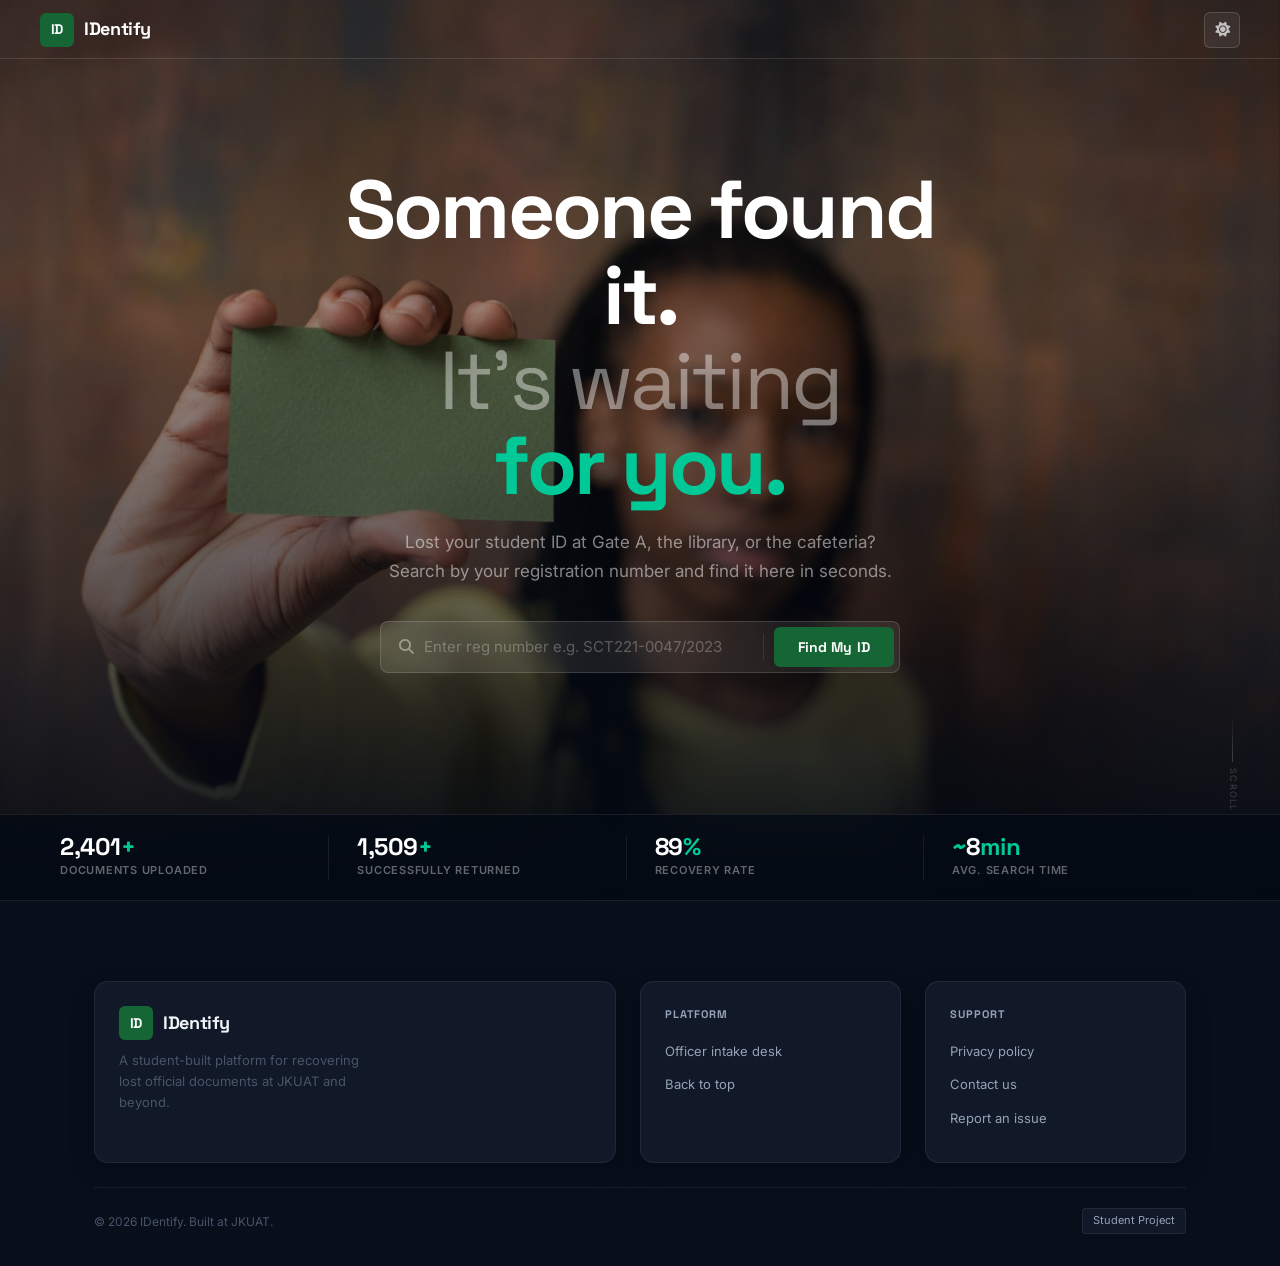
==== commit 9762d027: "fix index path" ====
--- a/frontend/pages/index.html
+++ b/frontend/pages/index.html
@@ -1219,7 +1219,7 @@
         // Hit the real backend
         try {
           const response = await fetch(
-            "/IDentify/backend/api/student/search-id.php?q=" +
+            "/backend/api/student/search-id.php?q=" +
               encodeURIComponent(reg),
           );
           const result = await response.json();
